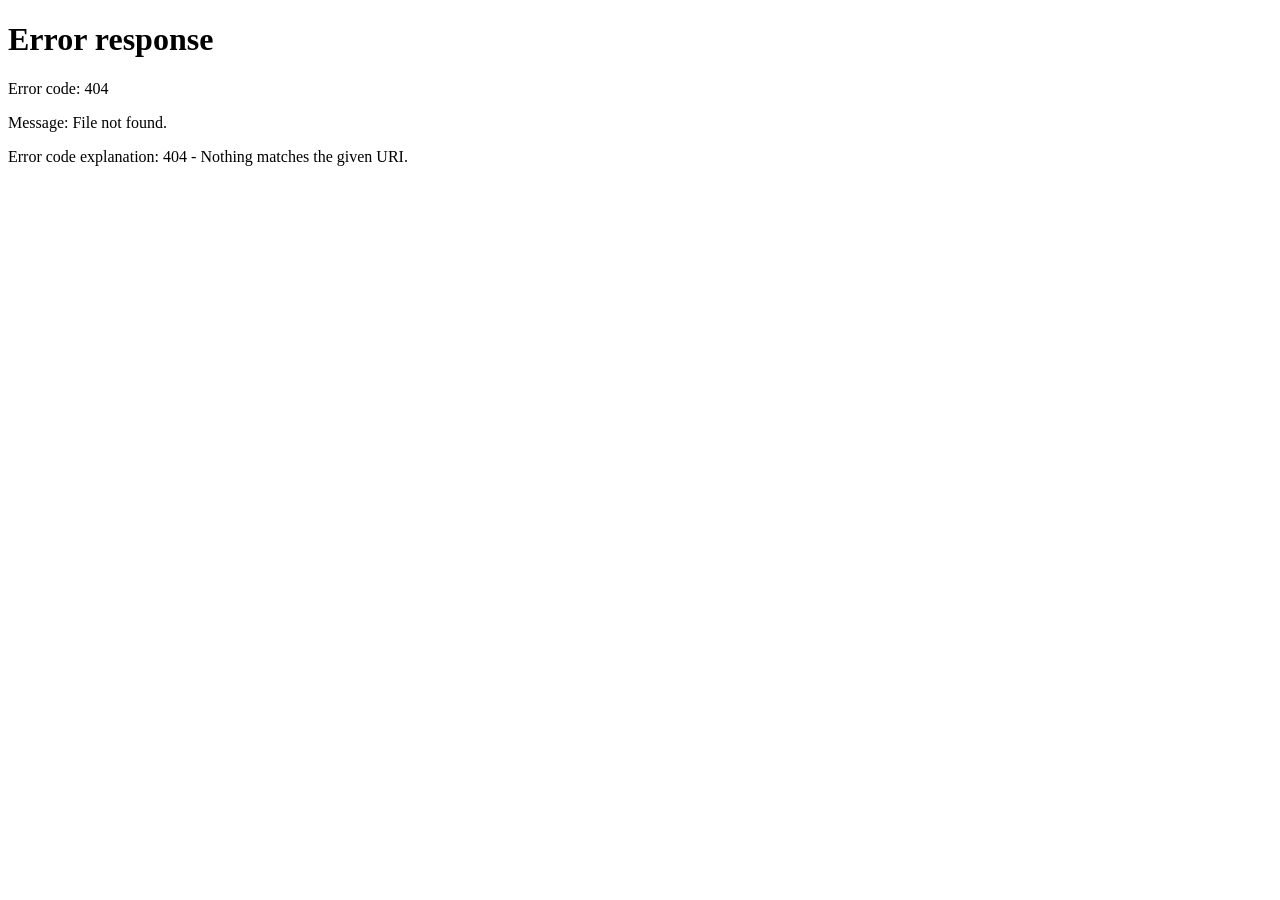
==== index.html @ bc697026 "1231" ====
﻿<!DOCTYPE html>
<html>
  <head>
    <title>index</title>
    <meta http-equiv="X-UA-Compatible" content="IE=edge"/>
    <meta http-equiv="content-type" content="text/html; charset=utf-8"/>
    <meta name="viewport" content="width=device-width,initial-scale=1.0, minimum-scale=1.0, maximum-scale=1.0, user-scalable=no"/>
    <link href="resources/css/axure_rp_page.css" type="text/css" rel="stylesheet"/>
    <link href="data/styles.css" type="text/css" rel="stylesheet"/>
    <link href="files/index/styles.css" type="text/css" rel="stylesheet"/>
    <script src="resources/scripts/jquery-3.2.1.min.js"></script>
    <script src="resources/scripts/axure/axQuery.js"></script>
    <script src="resources/scripts/axure/globals.js"></script>
    <script src="resources/scripts/axutils.js"></script>
    <script src="resources/scripts/axure/annotation.js"></script>
    <script src="resources/scripts/axure/axQuery.std.js"></script>
    <script src="resources/scripts/axure/doc.js"></script>
    <script src="resources/scripts/messagecenter.js"></script>
    <script src="resources/scripts/axure/events.js"></script>
    <script src="resources/scripts/axure/recording.js"></script>
    <script src="resources/scripts/axure/action.js"></script>
    <script src="resources/scripts/axure/expr.js"></script>
    <script src="resources/scripts/axure/geometry.js"></script>
    <script src="resources/scripts/axure/flyout.js"></script>
    <script src="resources/scripts/axure/model.js"></script>
    <script src="resources/scripts/axure/repeater.js"></script>
    <script src="resources/scripts/axure/sto.js"></script>
    <script src="resources/scripts/axure/utils.temp.js"></script>
    <script src="resources/scripts/axure/variables.js"></script>
    <script src="resources/scripts/axure/drag.js"></script>
    <script src="resources/scripts/axure/move.js"></script>
    <script src="resources/scripts/axure/visibility.js"></script>
    <script src="resources/scripts/axure/style.js"></script>
    <script src="resources/scripts/axure/adaptive.js"></script>
    <script src="resources/scripts/axure/tree.js"></script>
    <script src="resources/scripts/axure/init.temp.js"></script>
    <script src="resources/scripts/axure/legacy.js"></script>
    <script src="resources/scripts/axure/viewer.js"></script>
    <script src="resources/scripts/axure/math.js"></script>
    <script src="resources/scripts/axure/jquery.nicescroll.min.js"></script>
    <script src="data/document.js"></script>
    <script src="files/index/data.js"></script>
    <script type="text/javascript">
      $axure.utils.getTransparentGifPath = function() { return 'resources/images/transparent.gif'; };
      $axure.utils.getOtherPath = function() { return 'resources/Other.html'; };
      $axure.utils.getReloadPath = function() { return 'resources/reload.html'; };
    </script>
  </head>
  <body>
    <div id="base" class="">

      <!-- 背景面板 (动态面板) -->
      <div id="u0" class="ax_default" data-label="背景面板">
        <div id="u0_state0" class="panel_state" data-label="State1" style="">
          <div id="u0_state0_content" class="panel_state_content">

            <!-- Unnamed (图片 ) -->
            <div id="u1" class="ax_default _图片_">
              <img id="u1_img" class="img " src="images/index/u1.png"/>
              <div id="u1_text" class="text " style="display:none; visibility: hidden">
                <p></p>
              </div>
            </div>

            <!-- Unnamed (图片 ) -->
            <div id="u2" class="ax_default _图片_">
              <img id="u2_img" class="img " src="images/index/u2.png"/>
              <div id="u2_text" class="text " style="display:none; visibility: hidden">
                <p></p>
              </div>
            </div>

            <!-- Unnamed (图片 ) -->
            <div id="u3" class="ax_default _图片_">
              <img id="u3_img" class="img " src="images/index/u3.png"/>
              <div id="u3_text" class="text " style="display:none; visibility: hidden">
                <p></p>
              </div>
            </div>

            <!-- 智慧教育 (热区) -->
            <div id="u4" class="ax_default" data-label="智慧教育">
            </div>

            <!-- 缴付通 (热区) -->
            <div id="u5" class="ax_default" data-label="缴付通">
            </div>

            <!-- 校园智享 (热区) -->
            <div id="u6" class="ax_default" data-label="校园智享">
            </div>

            <!-- 高考专题 (热区) -->
            <div id="u7" class="ax_default" data-label="高考专题">
            </div>

            <!-- 近视防控 (热区) -->
            <div id="u8" class="ax_default" data-label="近视防控">
            </div>

            <!-- 课后服务 (热区) -->
            <div id="u9" class="ax_default" data-label="课后服务">
            </div>

            <!-- 桂康码 (热区) -->
            <div id="u10" class="ax_default" data-label="桂康码">
            </div>

            <!-- 桂众安 (热区) -->
            <div id="u11" class="ax_default" data-label="桂众安">
            </div>

            <!-- 桂原测 (热区) -->
            <div id="u12" class="ax_default" data-label="桂原测">
            </div>

            <!-- 疫情动态 (热区) -->
            <div id="u13" class="ax_default" data-label="疫情动态">
            </div>

            <!-- 桂核酸 (热区) -->
            <div id="u14" class="ax_default" data-label="桂核酸">
            </div>

            <!-- 考试服务 (热区) -->
            <div id="u15" class="ax_default" data-label="考试服务">
            </div>

            <!-- 惠民商城 (热区) -->
            <div id="u16" class="ax_default" data-label="惠民商城">
            </div>

            <!-- 广西人才网 (热区) -->
            <div id="u17" class="ax_default" data-label="广西人才网">
            </div>

            <!-- 桂原测 (热区) -->
            <div id="u18" class="ax_default" data-label="桂原测">
            </div>

            <!-- 食药商街 (热区) -->
            <div id="u19" class="ax_default" data-label="食药商街">
            </div>
          </div>
        </div>
      </div>

      <!-- banner (动态面板) -->
      <div id="u20" class="ax_default" data-label="banner">
        <div id="u20_state0" class="panel_state" data-label="State3" style="">
          <div id="u20_state0_content" class="panel_state_content">

            <!-- Unnamed (图片 ) -->
            <div id="u21" class="ax_default _图片_">
              <img id="u21_img" class="img " src="images/index/u21.png"/>
              <div id="u21_text" class="text " style="display:none; visibility: hidden">
                <p></p>
              </div>
            </div>

            <!-- 罗城文化馆 (热区) -->
            <div id="u22" class="ax_default" data-label="罗城文化馆">
            </div>

            <!-- 罗城图书馆 (热区) -->
            <div id="u23" class="ax_default" data-label="罗城图书馆">
            </div>

            <!-- 梧州市图书馆 (热区) -->
            <div id="u24" class="ax_default" data-label="梧州市图书馆">
            </div>
          </div>
        </div>
        <div id="u20_state1" class="panel_state" data-label="State1" style="visibility: hidden;">
          <div id="u20_state1_content" class="panel_state_content">

            <!-- Unnamed (组合) -->
            <div id="u25" class="ax_default" data-left="0" data-top="0" data-width="500" data-height="362">

              <!-- Unnamed (矩形) -->
              <div id="u26" class="ax_default box_1">
                <div id="u26_div" class=""></div>
                <div id="u26_text" class="text " style="display:none; visibility: hidden">
                  <p></p>
                </div>
              </div>

              <!-- Unnamed (图片 ) -->
              <div id="u27" class="ax_default _图片_">
                <img id="u27_img" class="img " src="images/index/u27.png"/>
                <div id="u27_text" class="text " style="display:none; visibility: hidden">
                  <p></p>
                </div>
              </div>

              <!-- 柳州教育学区查询 (热区) -->
              <div id="u28" class="ax_default" data-label="柳州教育学区查询">
              </div>

              <!-- 防城港市图书馆 (热区) -->
              <div id="u29" class="ax_default" data-label="防城港市图书馆">
              </div>
            </div>
          </div>
        </div>
      </div>
    </div>
    <script src="resources/scripts/axure/ios.js"></script>
  </body>
</html>
---- resources/css/axure_rp_page.css ----
﻿/* so the window resize fires within a frame in IE7 */
html, body {
    height: 100%;
}

.mobileFrameCursor div * {
    cursor: inherit !important;
}

a {
    color: inherit;
}

p {
    margin: 0px;
    text-rendering: optimizeLegibility;
    font-feature-settings: "kern" 1;
    -webkit-font-feature-settings: "kern";
    -moz-font-feature-settings: "kern";
    -moz-font-feature-settings: "kern=1";
    font-kerning: normal;
}

ul {
    margin:0px;
}

iframe {
    background: #FFFFFF;
}

/* to match IE with C, FF */
input {
    padding: 1px 0px 1px 0px;
    box-sizing: border-box;
    -moz-box-sizing: border-box;
}

input[type=text]::-ms-clear {
    width: 0;
    height: 0;
    display: none;
}

textarea {
    margin: 0px;
    box-sizing: border-box;
    -moz-box-sizing: border-box;
}

.focused:focus, .selectedFocused:focus {
    outline: none;
}

div.intcases {
    font-family: arial; 
    font-size: 12px;
    text-align:left; 
    border:1px solid #AAA; 
    background:#FFF none repeat scroll 0% 0%; 
    z-index:9999; 
    visibility:hidden; 
    position:absolute;
    padding: 0px;
    border-radius: 3px;
    white-space: nowrap;
}

div.intcaselink {
    cursor: pointer;
    padding: 3px 8px 3px 8px;
    margin: 5px;
    background:#EEE none repeat scroll 0% 0%; 
    border:1px solid #AAA;
    border-radius: 3px;
}

div.refpageimage {
    position: absolute;
    left: 0px;
    top: 0px;
    font-size: 0px;
    width: 16px;
    height: 16px;
    cursor: pointer;
    background-image: url(images/newwindow.gif);
    background-repeat: no-repeat;
}

div.annnoteimage {
    position: absolute;
    left: 0px;
    top: 0px;
    font-size: 0px;
    /*width: 16px;
    height: 12px;*/
    cursor: help;
    /*background-image: url(images/note.gif);*/
    /*background-repeat: no-repeat;*/
    width: 13px;
    height: 12px;
    padding-top: 1px;
    text-align: center;
    background-color: #138CDD;
    -moz-box-shadow: 1px 1px 3px #aaa;
    -webkit-box-shadow: 1px 1px 3px #aaa;
    box-shadow: 1px 1px 3px #aaa;
}

div.annnoteline {
    display: inline-block;
    width: 9px;
    height: 1px;
    border-bottom: 1px solid white;
    margin-top: 1px;
}

div.annnotelabel {
    /*position: absolute;
    left: 0px;
    top: 0px;*/
    font-family: Helvetica,Arial;
    white-space: nowrap;
    
    padding-top: 1px;
    background-color: #fff849;
    font-size: 10px;
    font-weight: bold;
    line-height: 14px;
    margin-right: 3px;
    padding: 0px 4px;
    color: #000;

    -moz-box-shadow: 1px 1px 3px #aaa;
    -webkit-box-shadow: 1px 1px 3px #aaa;
    box-shadow: 1px 1px 3px #aaa;
}

div.annnote {
    display: flex;
    position: absolute;
    cursor: help;
    line-height: 14px;
}

.annotation {
    font-size: 12px;
    padding-left: 2px;
    margin-bottom: 5px;
}

.annotationName {
    /*font-size: 13px;
    font-weight: bold;
    margin-bottom: 3px;
    white-space: nowrap;*/

    font-family: 'Trebuchet MS';
    font-size: 14px;
    font-weight: bold;
    margin-bottom: 5px;
    white-space: nowrap;
}

.annotationValue {
    font-family: Arial, Helvetica, Sans-Serif;
    font-size: 12px;
    color: #4a4a4a;
    line-height: 21px;
    margin-bottom: 20px;
}

.noteLink {
    text-decoration: inherit;
    color: inherit;
}

.noteLink:hover {
    background-color: white;
}

/* this is a fix for the issue where dialogs jump around and takes the text-align from the body */
.dialogFix {
    position:absolute;
    text-align:left;
    border: 1px solid #8f949a;
}


@keyframes pulsate {
  from {
    box-shadow: 0 0 10px #15d6ba;
  }
  to {
    box-shadow: 0 0 20px #15d6ba;
  }
}

@-webkit-keyframes pulsate {
  from {
    -webkit-box-shadow: 0 0 10px #15d6ba;
    box-shadow: 0 0 10px #15d6ba;
  }
  to {
    -webkit-box-shadow: 0 0 20px #15d6ba;
    box-shadow: 0 0 20px #15d6ba;
  }
}
 
@-moz-keyframes pulsate {
  from {
    -moz-box-shadow: 0 0 10px #15d6ba;
    box-shadow: 0 0 10px #15d6ba;
  }
  to {
    -moz-box-shadow: 0 0 20px #15d6ba;
    box-shadow: 0 0 20px #15d6ba;
  }
}

.legacyPulsateBorder {
    /*border: 5px solid #15d6ba;
    margin: -5px;*/
    -moz-box-shadow: 0 0 10px 3px #15d6ba;
    box-shadow: 0 0 10px 3px #15d6ba;
}

.pulsateBorder {
  animation-name: pulsate;
  animation-timing-function: ease-in-out;
  animation-duration: 0.9s;
  animation-iteration-count: infinite;
  animation-direction: alternate;
  
  -webkit-animation-name: pulsate;
  -webkit-animation-timing-function: ease-in-out;
  -webkit-animation-duration: 0.9s;
  -webkit-animation-iteration-count: infinite;
  -webkit-animation-direction: alternate;

  -moz-animation-name: pulsate;
  -moz-animation-timing-function: ease-in-out;
  -moz-animation-duration: 0.9s;
  -moz-animation-iteration-count: infinite;
  -moz-animation-direction: alternate;
}

.ax_default_hidden, .ax_default_unplaced{
    display: none;
    visibility: hidden;
}

.widgetNoteSelected {
    -moz-box-shadow: 0 0 10px 3px #138CDD;
    box-shadow: 0 0 10px 3px #138CDD;
    /*-moz-box-shadow: 0 0 20px #3915d6;
    box-shadow: 0 0 20px #3915d6;*/
    /*border: 3px solid #3915d6;*/
    /*margin: -3px;*/
}


.singleImg {
    display: none;
    visibility: hidden;
}

#ios-safari {
    overflow: auto;
    -webkit-overflow-scrolling: touch;
}

#ios-safari-html {
    display: block;
    overflow: auto;
    -webkit-overflow-scrolling: touch;
    position: absolute;
    top: 0;
    left: 0;
    right: 0;
    bottom: 0;
}

#ios-safari-fixed {
    position: absolute;
    pointer-events: none;
    width: initial;
}

#ios-safari-fixed div {
    pointer-events: auto;
}
---- data/styles.css ----
﻿.ax_default {
  font-family:'ArialMT', 'Arial', sans-serif;
  font-weight:400;
  font-style:normal;
  font-size:13px;
  letter-spacing:normal;
  color:#333333;
  vertical-align:none;
  text-align:center;
  line-height:normal;
  text-transform:none;
}
.box_1 {
}
.box_3 {
}
._图片_ {
}
.primary_button {
  color:#FFFFFF;
}
._一级标题 {
  font-family:'ArialMT', 'Arial', sans-serif;
  font-weight:bold;
  font-style:normal;
  font-size:32px;
  text-align:left;
}
._二级标题 {
  font-family:'ArialMT', 'Arial', sans-serif;
  font-weight:bold;
  font-style:normal;
  font-size:24px;
  text-align:left;
}
._三级标题 {
  font-family:'ArialMT', 'Arial', sans-serif;
  font-weight:bold;
  font-style:normal;
  font-size:18px;
  text-align:left;
}
._四级标题 {
  font-family:'ArialMT', 'Arial', sans-serif;
  font-weight:bold;
  font-style:normal;
  font-size:14px;
  text-align:left;
}
._五级标题 {
  font-family:'ArialMT', 'Arial', sans-serif;
  font-weight:bold;
  font-style:normal;
  text-align:left;
}
._六级标题 {
  font-family:'ArialMT', 'Arial', sans-serif;
  font-weight:bold;
  font-style:normal;
  font-size:10px;
  text-align:left;
}
._文本段落 {
  text-align:left;
}
._表单提示 {
  color:#999999;
}
._表单禁用 {
}
textarea, select, input, button { outline: none; }
---- files/index/styles.css ----
﻿body {
  margin:0px;
  background-image:none;
  position:relative;
  left:0px;
  width:500px;
  margin-left:auto;
  margin-right:auto;
  text-align:left;
}
.form_sketch {
  border-color:transparent;
  background-color:transparent;
}
#base {
  position:absolute;
  z-index:0;
}
#u0 {
  border-width:0px;
  position:absolute;
  left:0px;
  top:0px;
  width:500px;
  height:2443px;
}
#u0_state0 {
  border-width:0px;
  position:absolute;
  left:0px;
  top:0px;
  width:500px;
  height:2443px;
  -ms-overflow-x:hidden;
  overflow-x:hidden;
  -ms-overflow-y:hidden;
  overflow-y:hidden;
  background-image:none;
  border:none;
  border-radius:0px;
  -moz-box-shadow:none;
  -webkit-box-shadow:none;
  box-shadow:none;
}
#u0_state0_content {
  border-width:0px;
  position:absolute;
  left:0px;
  top:0px;
  width:1px;
  height:1px;
}
#u1_img {
  border-width:0px;
  position:absolute;
  left:0px;
  top:0px;
  width:500px;
  height:817px;
}
#u1 {
  border-width:0px;
  position:absolute;
  left:0px;
  top:0px;
  width:500px;
  height:817px;
  display:flex;
}
#u1 .text {
  position:absolute;
  align-self:center;
  padding:2px 2px 2px 2px;
  box-sizing:border-box;
  width:100%;
}
#u1_text {
  border-width:0px;
  word-wrap:break-word;
  text-transform:none;
  visibility:hidden;
}
#u2_img {
  border-width:0px;
  position:absolute;
  left:0px;
  top:0px;
  width:500px;
  height:560px;
}
#u2 {
  border-width:0px;
  position:absolute;
  left:0px;
  top:817px;
  width:500px;
  height:560px;
  display:flex;
}
#u2 .text {
  position:absolute;
  align-self:center;
  padding:2px 2px 2px 2px;
  box-sizing:border-box;
  width:100%;
}
#u2_text {
  border-width:0px;
  word-wrap:break-word;
  text-transform:none;
  visibility:hidden;
}
#u3_img {
  border-width:0px;
  position:absolute;
  left:0px;
  top:0px;
  width:500px;
  height:713px;
}
#u3 {
  border-width:0px;
  position:absolute;
  left:0px;
  top:1730px;
  width:500px;
  height:713px;
  display:flex;
}
#u3 .text {
  position:absolute;
  align-self:center;
  padding:2px 2px 2px 2px;
  box-sizing:border-box;
  width:100%;
}
#u3_text {
  border-width:0px;
  word-wrap:break-word;
  text-transform:none;
  visibility:hidden;
}
#u4 {
  border-width:0px;
  position:absolute;
  left:19px;
  top:394px;
  width:144px;
  height:70px;
  overflow:hidden;
  background-image:url('../../resources/images/transparent.gif');
}
#u5 {
  border-width:0px;
  position:absolute;
  left:183px;
  top:393px;
  width:144px;
  height:70px;
  overflow:hidden;
  background-image:url('../../resources/images/transparent.gif');
}
#u6 {
  border-width:0px;
  position:absolute;
  left:337px;
  top:393px;
  width:144px;
  height:70px;
  overflow:hidden;
  background-image:url('../../resources/images/transparent.gif');
}
#u7 {
  border-width:0px;
  position:absolute;
  left:14px;
  top:474px;
  width:144px;
  height:70px;
  overflow:hidden;
  background-image:url('../../resources/images/transparent.gif');
}
#u8 {
  border-width:0px;
  position:absolute;
  left:176px;
  top:472px;
  width:144px;
  height:70px;
  overflow:hidden;
  background-image:url('../../resources/images/transparent.gif');
}
#u9 {
  border-width:0px;
  position:absolute;
  left:337px;
  top:472px;
  width:144px;
  height:70px;
  overflow:hidden;
  background-image:url('../../resources/images/transparent.gif');
}
#u10 {
  border-width:0px;
  position:absolute;
  left:20px;
  top:696px;
  width:88px;
  height:104px;
  overflow:hidden;
  background-image:url('../../resources/images/transparent.gif');
}
#u11 {
  border-width:0px;
  position:absolute;
  left:114px;
  top:696px;
  width:88px;
  height:104px;
  overflow:hidden;
  background-image:url('../../resources/images/transparent.gif');
}
#u12 {
  border-width:0px;
  position:absolute;
  left:207px;
  top:696px;
  width:88px;
  height:104px;
  overflow:hidden;
  background-image:url('../../resources/images/transparent.gif');
}
#u13 {
  border-width:0px;
  position:absolute;
  left:301px;
  top:696px;
  width:88px;
  height:104px;
  overflow:hidden;
  background-image:url('../../resources/images/transparent.gif');
}
#u14 {
  border-width:0px;
  position:absolute;
  left:394px;
  top:696px;
  width:88px;
  height:104px;
  overflow:hidden;
  background-image:url('../../resources/images/transparent.gif');
}
#u15 {
  border-width:0px;
  position:absolute;
  left:0px;
  top:832px;
  width:500px;
  height:497px;
  overflow:hidden;
  background-image:url('../../resources/images/transparent.gif');
}
#u16 {
  border-width:0px;
  position:absolute;
  left:14px;
  top:1782px;
  width:467px;
  height:158px;
  overflow:hidden;
  background-image:url('../../resources/images/transparent.gif');
}
#u17 {
  border-width:0px;
  position:absolute;
  left:14px;
  top:1940px;
  width:233px;
  height:325px;
  overflow:hidden;
  background-image:url('../../resources/images/transparent.gif');
}
#u18 {
  border-width:0px;
  position:absolute;
  left:255px;
  top:1940px;
  width:226px;
  height:325px;
  overflow:hidden;
  background-image:url('../../resources/images/transparent.gif');
}
#u19 {
  border-width:0px;
  position:absolute;
  left:14px;
  top:2265px;
  width:467px;
  height:168px;
  overflow:hidden;
  background-image:url('../../resources/images/transparent.gif');
}
#u20 {
  border-width:0px;
  position:absolute;
  left:0px;
  top:1370px;
  width:500px;
  height:362px;
  touch-action:pan-y;
}
#u20_state0 {
  border-width:0px;
  position:absolute;
  left:0px;
  top:0px;
  width:500px;
  height:362px;
  overflow:auto;
  -webkit-overflow-scrolling:touch;
  -ms-overflow-y:hidden;
  overflow-y:hidden;
  background-image:none;
  border:none;
  border-radius:0px;
  -moz-box-shadow:none;
  -webkit-box-shadow:none;
  box-shadow:none;
}
#u20_state0_content {
  border-width:0px;
  position:absolute;
  left:0px;
  top:0px;
  width:1px;
  height:1px;
}
#u21_img {
  border-width:0px;
  position:absolute;
  left:0px;
  top:0px;
  width:500px;
  height:362px;
}
#u21 {
  border-width:0px;
  position:absolute;
  left:0px;
  top:0px;
  width:500px;
  height:362px;
  display:flex;
}
#u21 .text {
  position:absolute;
  align-self:center;
  padding:2px 2px 2px 2px;
  box-sizing:border-box;
  width:100%;
}
#u21_text {
  border-width:0px;
  word-wrap:break-word;
  text-transform:none;
  visibility:hidden;
}
#u22 {
  border-width:0px;
  position:absolute;
  left:28px;
  top:9px;
  width:444px;
  height:102px;
  overflow:hidden;
  background-image:url('../../resources/images/transparent.gif');
}
#u23 {
  border-width:0px;
  position:absolute;
  left:20px;
  top:135px;
  width:444px;
  height:102px;
  overflow:hidden;
  background-image:url('../../resources/images/transparent.gif');
}
#u24 {
  border-width:0px;
  position:absolute;
  left:20px;
  top:249px;
  width:444px;
  height:102px;
  overflow:hidden;
  background-image:url('../../resources/images/transparent.gif');
}
#u20_state1 {
  border-width:0px;
  position:absolute;
  left:0px;
  top:0px;
  width:500px;
  height:362px;
  overflow:auto;
  -webkit-overflow-scrolling:touch;
  -ms-overflow-y:hidden;
  overflow-y:hidden;
  background-image:none;
  border:none;
  border-radius:0px;
  -moz-box-shadow:none;
  -webkit-box-shadow:none;
  box-shadow:none;
  visibility:hidden;
}
#u20_state1_content {
  border-width:0px;
  position:absolute;
  left:0px;
  top:0px;
  width:1px;
  height:1px;
}
#u25 {
  border-width:0px;
  position:absolute;
  left:0px;
  top:0px;
  width:0px;
  height:0px;
}
#u26_div {
  border-width:0px;
  position:absolute;
  left:0px;
  top:0px;
  width:500px;
  height:362px;
  background:inherit;
  background-color:rgba(244, 245, 249, 1);
  border:none;
  border-radius:0px;
  -moz-box-shadow:none;
  -webkit-box-shadow:none;
  box-shadow:none;
}
#u26 {
  border-width:0px;
  position:absolute;
  left:0px;
  top:0px;
  width:500px;
  height:362px;
  display:flex;
}
#u26 .text {
  position:absolute;
  align-self:center;
  padding:2px 2px 2px 2px;
  box-sizing:border-box;
  width:100%;
}
#u26_text {
  border-width:0px;
  word-wrap:break-word;
  text-transform:none;
  visibility:hidden;
}
#u27_img {
  border-width:0px;
  position:absolute;
  left:0px;
  top:0px;
  width:500px;
  height:247px;
}
#u27 {
  border-width:0px;
  position:absolute;
  left:0px;
  top:0px;
  width:500px;
  height:247px;
  display:flex;
}
#u27 .text {
  position:absolute;
  align-self:center;
  padding:2px 2px 2px 2px;
  box-sizing:border-box;
  width:100%;
}
#u27_text {
  border-width:0px;
  word-wrap:break-word;
  text-transform:none;
  visibility:hidden;
}
#u28 {
  border-width:0px;
  position:absolute;
  left:21px;
  top:11px;
  width:458px;
  height:100px;
  overflow:hidden;
  background-image:url('../../resources/images/transparent.gif');
}
#u29 {
  border-width:0px;
  position:absolute;
  left:21px;
  top:131px;
  width:458px;
  height:100px;
  overflow:hidden;
  background-image:url('../../resources/images/transparent.gif');
}
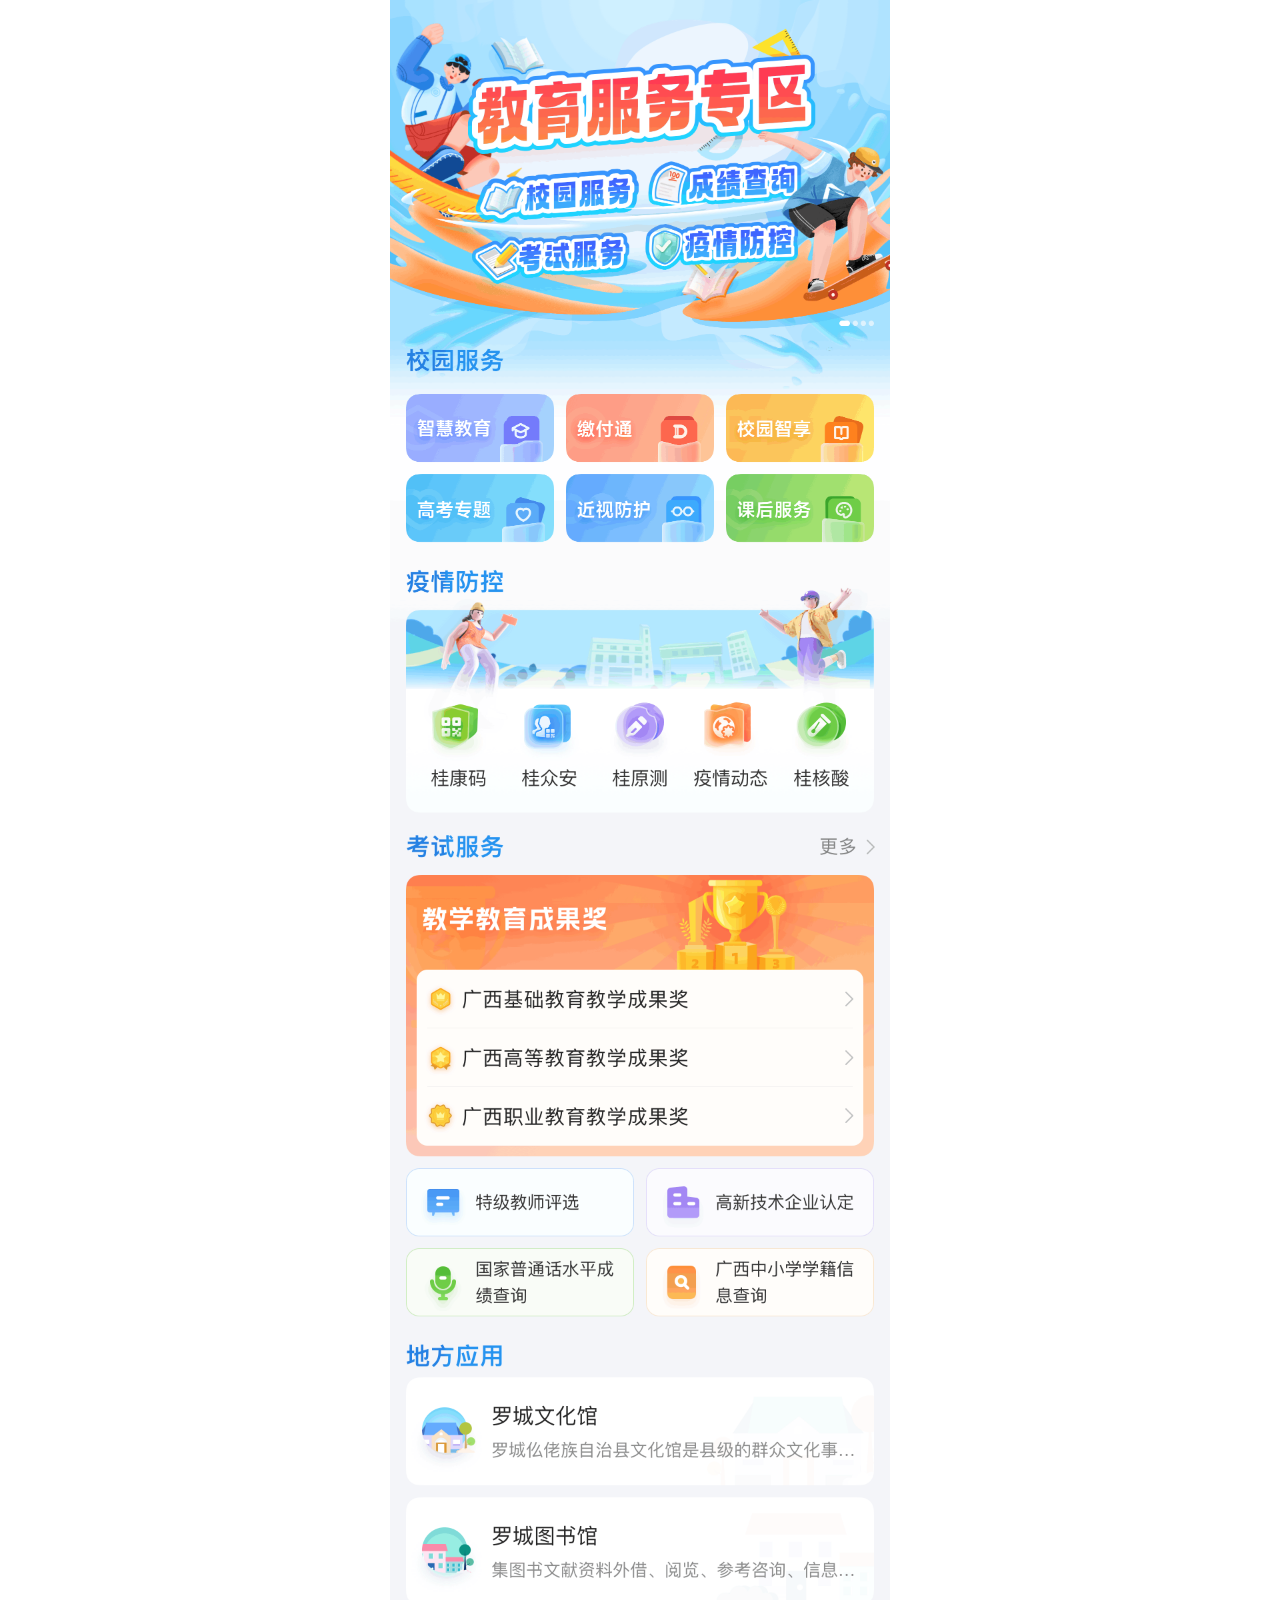
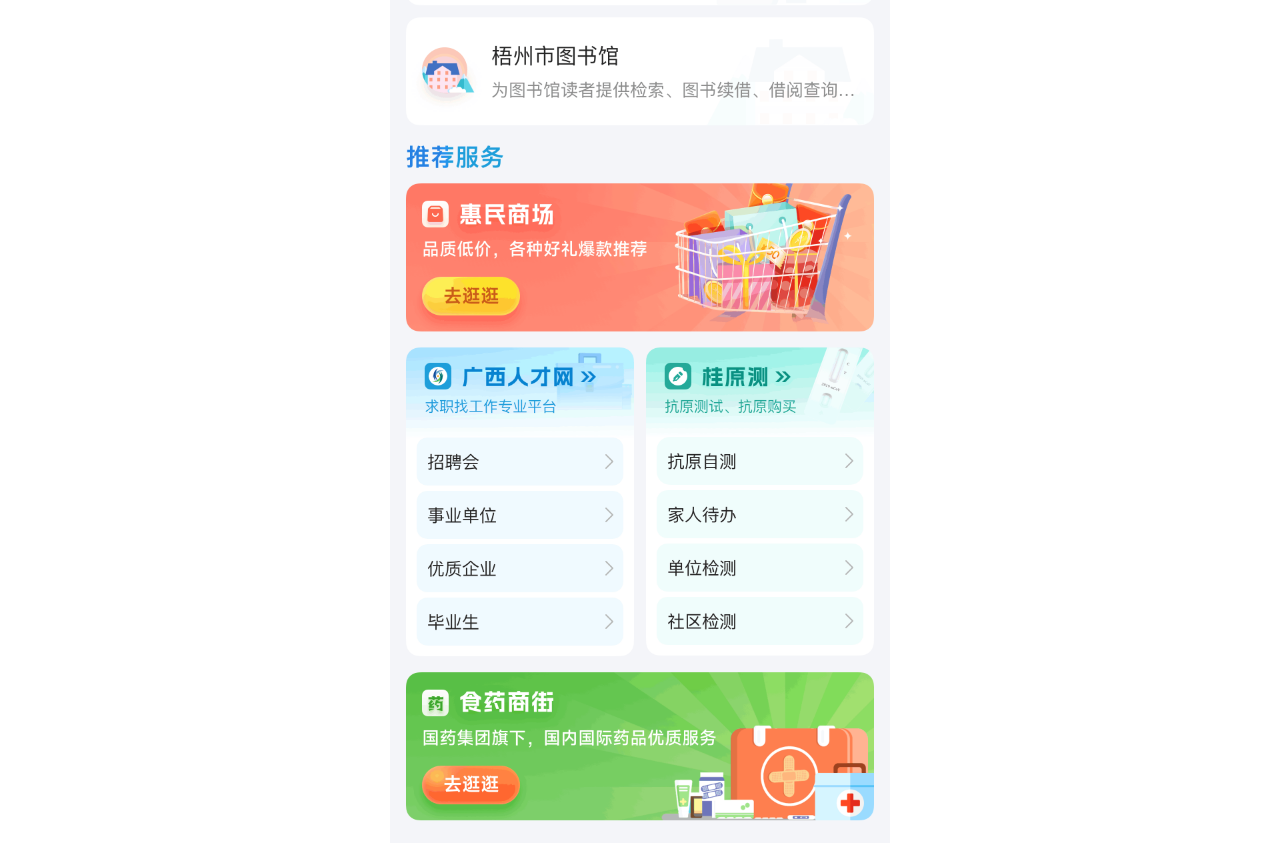
==== commit 8be4dc53: "11" ====
--- a/index.html
+++ b/index.html
@@ -4,7 +4,6 @@
     <title>index</title>
     <meta http-equiv="X-UA-Compatible" content="IE=edge"/>
     <meta http-equiv="content-type" content="text/html; charset=utf-8"/>
-    <meta name="viewport" content="width=device-width,initial-scale=1.0, minimum-scale=1.0, maximum-scale=1.0, user-scalable=no"/>
     <link href="resources/css/axure_rp_page.css" type="text/css" rel="stylesheet"/>
     <link href="data/styles.css" type="text/css" rel="stylesheet"/>
     <link href="files/index/styles.css" type="text/css" rel="stylesheet"/>
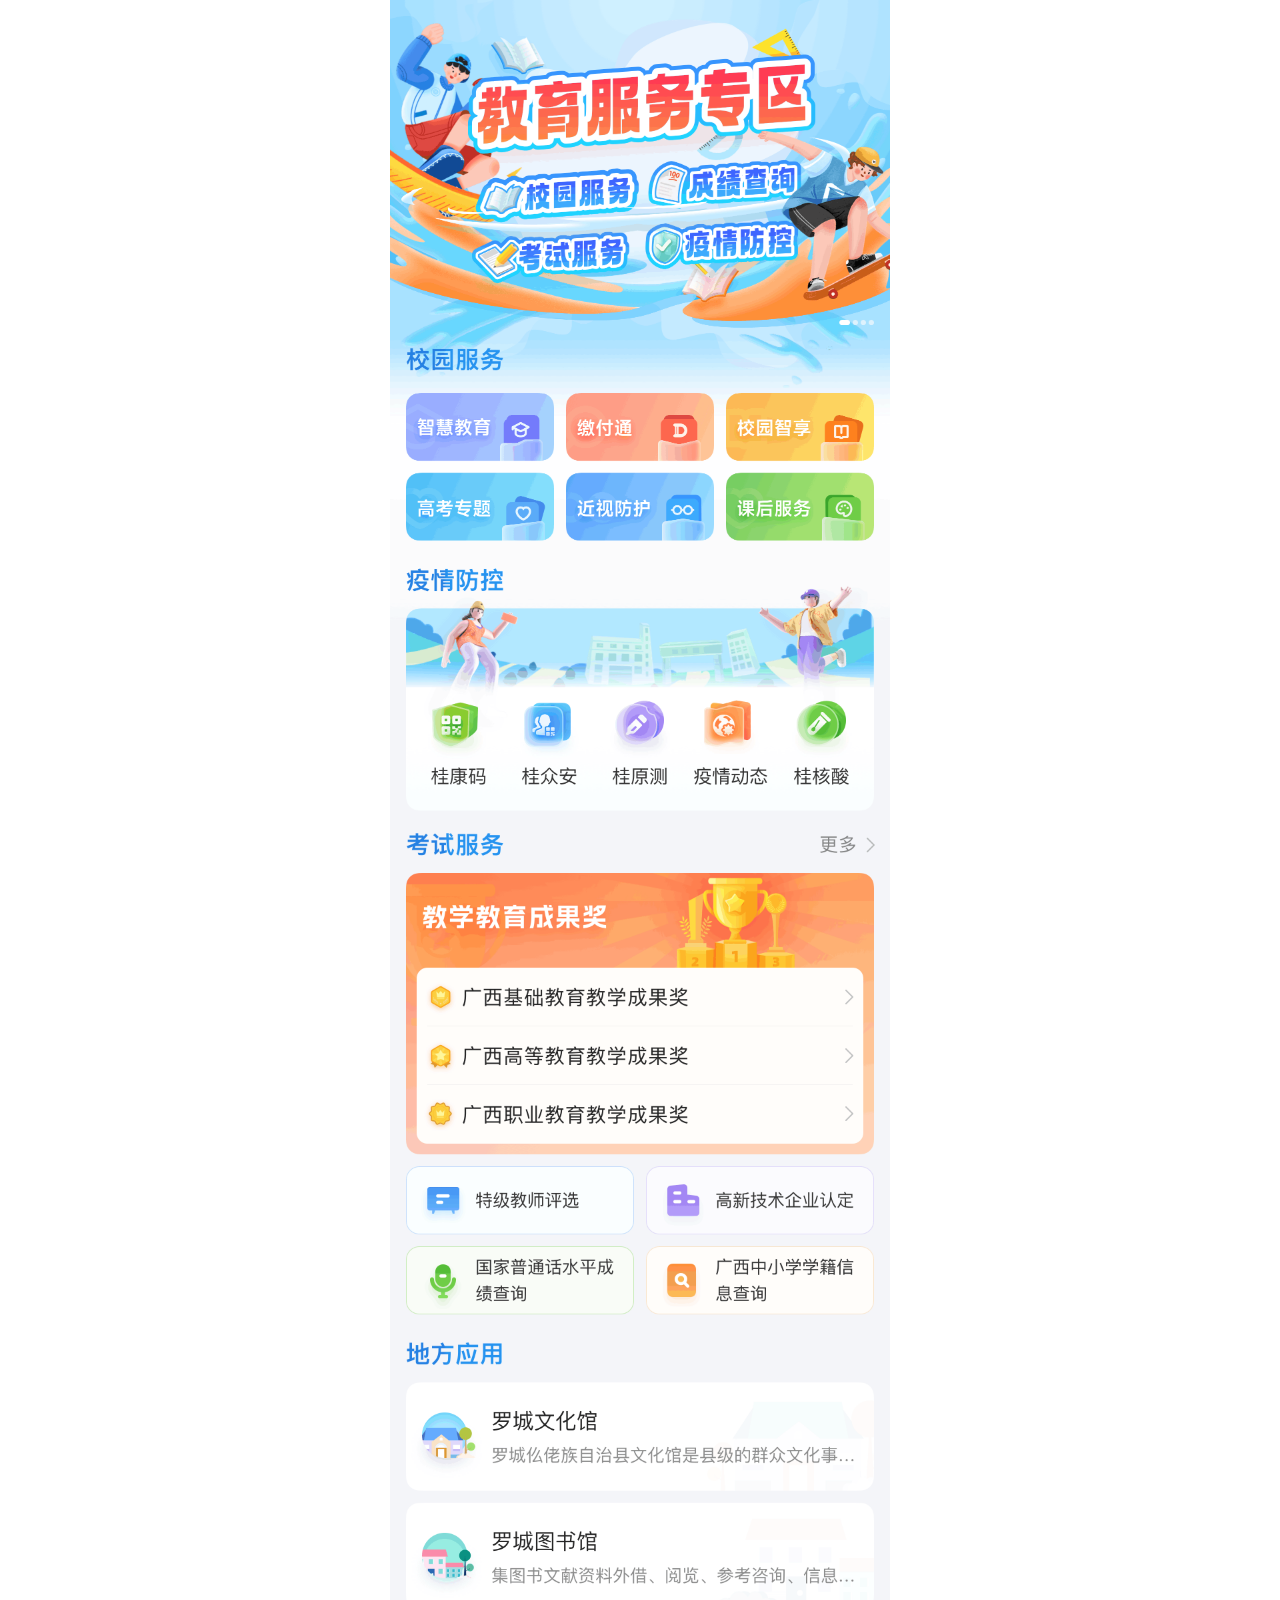
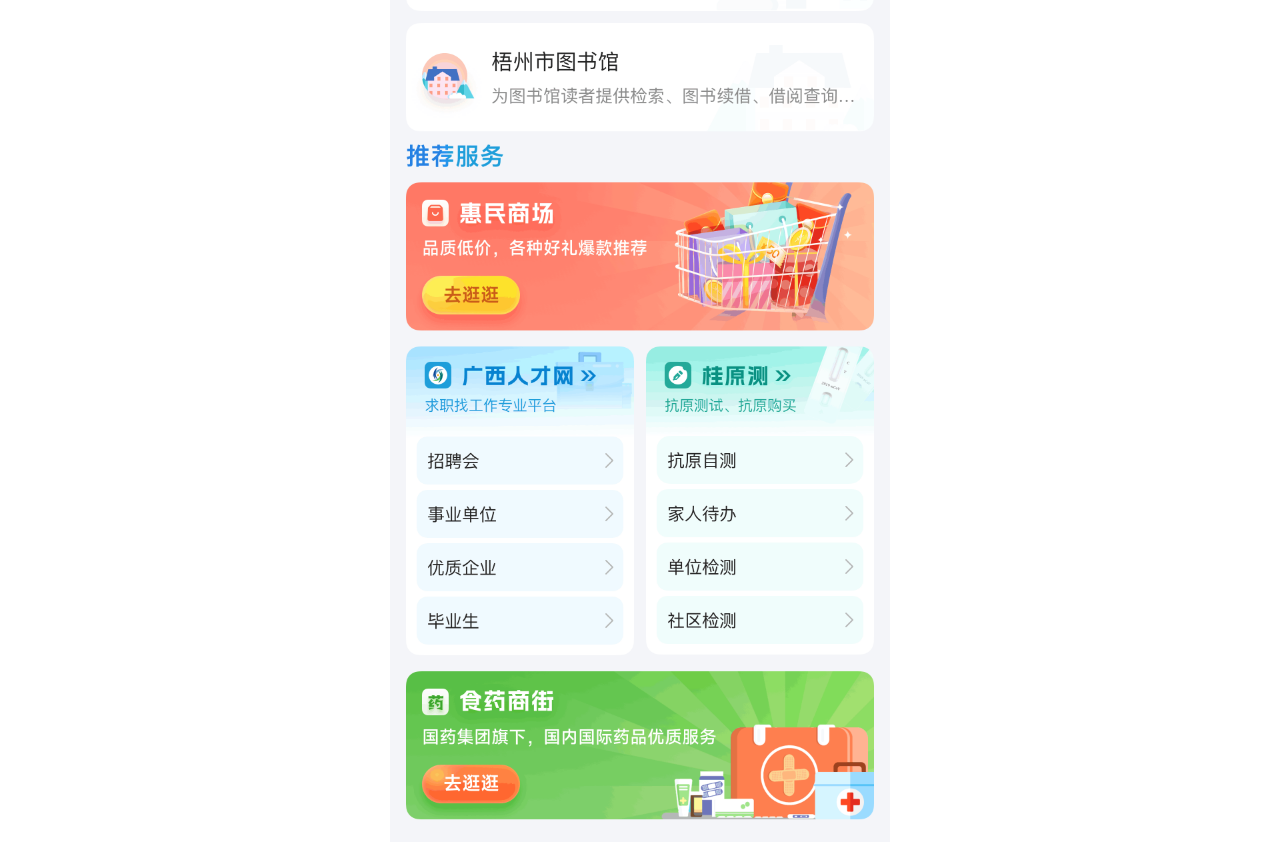
==== commit 07e3d7fd: "11" ====
--- a/index.html
+++ b/index.html
@@ -48,156 +48,312 @@
   <body>
     <div id="base" class="">
 
-      <!-- 背景面板 (动态面板) -->
-      <div id="u0" class="ax_default" data-label="背景面板">
-        <div id="u0_state0" class="panel_state" data-label="State1" style="">
-          <div id="u0_state0_content" class="panel_state_content">
-
-            <!-- Unnamed (图片 ) -->
-            <div id="u1" class="ax_default _图片_">
-              <img id="u1_img" class="img " src="images/index/u1.png"/>
-              <div id="u1_text" class="text " style="display:none; visibility: hidden">
-                <p></p>
+      <!-- Unnamed (组合) -->
+      <div id="u0" class="ax_default" data-left="0" data-top="0" data-width="500" data-height="2442">
+
+        <!-- Unnamed (图片 ) -->
+        <div id="u1" class="ax_default _图片_">
+          <img id="u1_img" class="img " src="images/index/u1.png"/>
+          <div id="u1_text" class="text " style="display:none; visibility: hidden">
+            <p></p>
+          </div>
+        </div>
+
+        <!-- Unnamed (图片 ) -->
+        <div id="u2" class="ax_default _图片_">
+          <img id="u2_img" class="img " src="images/index/u2.png"/>
+          <div id="u2_text" class="text " style="display:none; visibility: hidden">
+            <p></p>
+          </div>
+        </div>
+
+        <!-- Unnamed (图片 ) -->
+        <div id="u3" class="ax_default _图片_">
+          <img id="u3_img" class="img " src="images/index/u3.png"/>
+          <div id="u3_text" class="text " style="display:none; visibility: hidden">
+            <p></p>
+          </div>
+        </div>
+
+        <!-- 智慧教育 (热区) -->
+        <div id="u4" class="ax_default" data-label="智慧教育">
+        </div>
+
+        <!-- 缴付通 (热区) -->
+        <div id="u5" class="ax_default" data-label="缴付通">
+        </div>
+
+        <!-- 校园智享 (热区) -->
+        <div id="u6" class="ax_default" data-label="校园智享">
+        </div>
+
+        <!-- 高考专题 (热区) -->
+        <div id="u7" class="ax_default" data-label="高考专题">
+        </div>
+
+        <!-- 近视防控 (热区) -->
+        <div id="u8" class="ax_default" data-label="近视防控">
+        </div>
+
+        <!-- 课后服务 (热区) -->
+        <div id="u9" class="ax_default" data-label="课后服务">
+        </div>
+
+        <!-- 桂康码 (热区) -->
+        <div id="u10" class="ax_default" data-label="桂康码">
+        </div>
+
+        <!-- 桂众安 (热区) -->
+        <div id="u11" class="ax_default" data-label="桂众安">
+        </div>
+
+        <!-- 桂原测 (热区) -->
+        <div id="u12" class="ax_default" data-label="桂原测">
+        </div>
+
+        <!-- 疫情动态 (热区) -->
+        <div id="u13" class="ax_default" data-label="疫情动态">
+        </div>
+
+        <!-- 桂核酸 (热区) -->
+        <div id="u14" class="ax_default" data-label="桂核酸">
+        </div>
+
+        <!-- 考试服务 (热区) -->
+        <div id="u15" class="ax_default" data-label="考试服务">
+        </div>
+
+        <!-- 惠民商城 (热区) -->
+        <div id="u16" class="ax_default" data-label="惠民商城">
+        </div>
+
+        <!-- 广西人才网 (热区) -->
+        <div id="u17" class="ax_default" data-label="广西人才网">
+        </div>
+
+        <!-- 桂原测 (热区) -->
+        <div id="u18" class="ax_default" data-label="桂原测">
+        </div>
+
+        <!-- 食药商街 (热区) -->
+        <div id="u19" class="ax_default" data-label="食药商街">
+        </div>
+
+        <!-- banner (动态面板) -->
+        <div id="u20" class="ax_default" data-label="banner">
+          <div id="u20_state0" class="panel_state" data-label="State1" style="">
+            <div id="u20_state0_content" class="panel_state_content">
+
+              <!-- Unnamed (组合) -->
+              <div id="u21" class="ax_default" data-left="0" data-top="0" data-width="500" data-height="363">
+
+                <!-- Unnamed (图片 ) -->
+                <div id="u22" class="ax_default _图片_">
+                  <img id="u22_img" class="img " src="images/index/u22.png"/>
+                  <div id="u22_text" class="text " style="display:none; visibility: hidden">
+                    <p></p>
+                  </div>
+                </div>
+
+                <!-- 罗城文化馆 (热区) -->
+                <div id="u23" class="ax_default" data-label="罗城文化馆">
+                </div>
+
+                <!-- 罗城图书馆 (热区) -->
+                <div id="u24" class="ax_default" data-label="罗城图书馆">
+                </div>
+
+                <!-- 梧州市图书馆 (热区) -->
+                <div id="u25" class="ax_default" data-label="梧州市图书馆">
+                </div>
               </div>
             </div>
-
-            <!-- Unnamed (图片 ) -->
-            <div id="u2" class="ax_default _图片_">
-              <img id="u2_img" class="img " src="images/index/u2.png"/>
-              <div id="u2_text" class="text " style="display:none; visibility: hidden">
-                <p></p>
+          </div>
+          <div id="u20_state1" class="panel_state" data-label="State2" style="visibility: hidden;">
+            <div id="u20_state1_content" class="panel_state_content">
+
+              <!-- Unnamed (组合) -->
+              <div id="u26" class="ax_default" data-left="0" data-top="0" data-width="500" data-height="363">
+
+                <!-- Unnamed (矩形) -->
+                <div id="u27" class="ax_default box_1">
+                  <div id="u27_div" class=""></div>
+                  <div id="u27_text" class="text " style="display:none; visibility: hidden">
+                    <p></p>
+                  </div>
+                </div>
+
+                <!-- Unnamed (图片 ) -->
+                <div id="u28" class="ax_default _图片_">
+                  <img id="u28_img" class="img " src="images/index/u28.png"/>
+                  <div id="u28_text" class="text " style="display:none; visibility: hidden">
+                    <p></p>
+                  </div>
+                </div>
+
+                <!-- 柳州教育学区查询 (热区) -->
+                <div id="u29" class="ax_default" data-label="柳州教育学区查询">
+                </div>
+
+                <!-- 防城港市图书馆 (热区) -->
+                <div id="u30" class="ax_default" data-label="防城港市图书馆">
+                </div>
               </div>
             </div>
-
-            <!-- Unnamed (图片 ) -->
-            <div id="u3" class="ax_default _图片_">
-              <img id="u3_img" class="img " src="images/index/u3.png"/>
-              <div id="u3_text" class="text " style="display:none; visibility: hidden">
-                <p></p>
+          </div>
+        </div>
+      </div>
+
+      <!-- Unnamed (组合) -->
+      <div id="u31" class="ax_default ax_default_unplaced" style="display:none; visibility: hidden" data-left="0" data-top="0" data-width="0" data-height="0">
+
+        <!-- Unnamed (图片 ) -->
+        <div id="u32" class="ax_default _图片_ ax_default_unplaced" style="display:none; visibility: hidden">
+          <img id="u32_img" class="img " src="resources/images/transparent.gif"/>
+          <div id="u32_text" class="text " style="display:none; visibility: hidden">
+            <p></p>
+          </div>
+        </div>
+
+        <!-- Unnamed (图片 ) -->
+        <div id="u33" class="ax_default _图片_ ax_default_unplaced" style="display:none; visibility: hidden">
+          <img id="u33_img" class="img " src="resources/images/transparent.gif"/>
+          <div id="u33_text" class="text " style="display:none; visibility: hidden">
+            <p></p>
+          </div>
+        </div>
+
+        <!-- Unnamed (图片 ) -->
+        <div id="u34" class="ax_default _图片_ ax_default_unplaced" style="display:none; visibility: hidden">
+          <img id="u34_img" class="img " src="resources/images/transparent.gif"/>
+          <div id="u34_text" class="text " style="display:none; visibility: hidden">
+            <p></p>
+          </div>
+        </div>
+
+        <!-- 智慧教育 (热区) -->
+        <div id="u35" class="ax_default ax_default_unplaced" data-label="智慧教育" style="display:none; visibility: hidden">
+        </div>
+
+        <!-- 缴付通 (热区) -->
+        <div id="u36" class="ax_default ax_default_unplaced" data-label="缴付通" style="display:none; visibility: hidden">
+        </div>
+
+        <!-- 校园智享 (热区) -->
+        <div id="u37" class="ax_default ax_default_unplaced" data-label="校园智享" style="display:none; visibility: hidden">
+        </div>
+
+        <!-- 高考专题 (热区) -->
+        <div id="u38" class="ax_default ax_default_unplaced" data-label="高考专题" style="display:none; visibility: hidden">
+        </div>
+
+        <!-- 近视防控 (热区) -->
+        <div id="u39" class="ax_default ax_default_unplaced" data-label="近视防控" style="display:none; visibility: hidden">
+        </div>
+
+        <!-- 课后服务 (热区) -->
+        <div id="u40" class="ax_default ax_default_unplaced" data-label="课后服务" style="display:none; visibility: hidden">
+        </div>
+
+        <!-- 桂康码 (热区) -->
+        <div id="u41" class="ax_default ax_default_unplaced" data-label="桂康码" style="display:none; visibility: hidden">
+        </div>
+
+        <!-- 桂众安 (热区) -->
+        <div id="u42" class="ax_default ax_default_unplaced" data-label="桂众安" style="display:none; visibility: hidden">
+        </div>
+
+        <!-- 桂原测 (热区) -->
+        <div id="u43" class="ax_default ax_default_unplaced" data-label="桂原测" style="display:none; visibility: hidden">
+        </div>
+
+        <!-- 疫情动态 (热区) -->
+        <div id="u44" class="ax_default ax_default_unplaced" data-label="疫情动态" style="display:none; visibility: hidden">
+        </div>
+
+        <!-- 桂核酸 (热区) -->
+        <div id="u45" class="ax_default ax_default_unplaced" data-label="桂核酸" style="display:none; visibility: hidden">
+        </div>
+
+        <!-- 考试服务 (热区) -->
+        <div id="u46" class="ax_default ax_default_unplaced" data-label="考试服务" style="display:none; visibility: hidden">
+        </div>
+
+        <!-- 惠民商城 (热区) -->
+        <div id="u47" class="ax_default ax_default_unplaced" data-label="惠民商城" style="display:none; visibility: hidden">
+        </div>
+
+        <!-- 广西人才网 (热区) -->
+        <div id="u48" class="ax_default ax_default_unplaced" data-label="广西人才网" style="display:none; visibility: hidden">
+        </div>
+
+        <!-- 桂原测 (热区) -->
+        <div id="u49" class="ax_default ax_default_unplaced" data-label="桂原测" style="display:none; visibility: hidden">
+        </div>
+
+        <!-- 食药商街 (热区) -->
+        <div id="u50" class="ax_default ax_default_unplaced" data-label="食药商街" style="display:none; visibility: hidden">
+        </div>
+
+        <!-- banner (动态面板) -->
+        <div id="u51" class="ax_default ax_default_unplaced" data-label="banner" style="display:none; visibility: hidden">
+          <div id="u51_state0" class="panel_state" data-label="State1" style="">
+            <div id="u51_state0_content" class="panel_state_content">
+
+              <!-- Unnamed (组合) -->
+              <div id="u52" class="ax_default" data-left="0" data-top="0" data-width="375" data-height="272">
+
+                <!-- Unnamed (图片 ) -->
+                <div id="u53" class="ax_default _图片_">
+                  <img id="u53_img" class="img " src="images/index/u22.png"/>
+                  <div id="u53_text" class="text " style="display:none; visibility: hidden">
+                    <p></p>
+                  </div>
+                </div>
+
+                <!-- 罗城文化馆 (热区) -->
+                <div id="u54" class="ax_default" data-label="罗城文化馆">
+                </div>
+
+                <!-- 罗城图书馆 (热区) -->
+                <div id="u55" class="ax_default" data-label="罗城图书馆">
+                </div>
+
+                <!-- 梧州市图书馆 (热区) -->
+                <div id="u56" class="ax_default" data-label="梧州市图书馆">
+                </div>
               </div>
             </div>
-
-            <!-- 智慧教育 (热区) -->
-            <div id="u4" class="ax_default" data-label="智慧教育">
-            </div>
-
-            <!-- 缴付通 (热区) -->
-            <div id="u5" class="ax_default" data-label="缴付通">
-            </div>
-
-            <!-- 校园智享 (热区) -->
-            <div id="u6" class="ax_default" data-label="校园智享">
-            </div>
-
-            <!-- 高考专题 (热区) -->
-            <div id="u7" class="ax_default" data-label="高考专题">
-            </div>
-
-            <!-- 近视防控 (热区) -->
-            <div id="u8" class="ax_default" data-label="近视防控">
-            </div>
-
-            <!-- 课后服务 (热区) -->
-            <div id="u9" class="ax_default" data-label="课后服务">
-            </div>
-
-            <!-- 桂康码 (热区) -->
-            <div id="u10" class="ax_default" data-label="桂康码">
-            </div>
-
-            <!-- 桂众安 (热区) -->
-            <div id="u11" class="ax_default" data-label="桂众安">
-            </div>
-
-            <!-- 桂原测 (热区) -->
-            <div id="u12" class="ax_default" data-label="桂原测">
-            </div>
-
-            <!-- 疫情动态 (热区) -->
-            <div id="u13" class="ax_default" data-label="疫情动态">
-            </div>
-
-            <!-- 桂核酸 (热区) -->
-            <div id="u14" class="ax_default" data-label="桂核酸">
-            </div>
-
-            <!-- 考试服务 (热区) -->
-            <div id="u15" class="ax_default" data-label="考试服务">
-            </div>
-
-            <!-- 惠民商城 (热区) -->
-            <div id="u16" class="ax_default" data-label="惠民商城">
-            </div>
-
-            <!-- 广西人才网 (热区) -->
-            <div id="u17" class="ax_default" data-label="广西人才网">
-            </div>
-
-            <!-- 桂原测 (热区) -->
-            <div id="u18" class="ax_default" data-label="桂原测">
-            </div>
-
-            <!-- 食药商街 (热区) -->
-            <div id="u19" class="ax_default" data-label="食药商街">
-            </div>
-          </div>
-        </div>
-      </div>
-
-      <!-- banner (动态面板) -->
-      <div id="u20" class="ax_default" data-label="banner">
-        <div id="u20_state0" class="panel_state" data-label="State3" style="">
-          <div id="u20_state0_content" class="panel_state_content">
-
-            <!-- Unnamed (图片 ) -->
-            <div id="u21" class="ax_default _图片_">
-              <img id="u21_img" class="img " src="images/index/u21.png"/>
-              <div id="u21_text" class="text " style="display:none; visibility: hidden">
-                <p></p>
-              </div>
-            </div>
-
-            <!-- 罗城文化馆 (热区) -->
-            <div id="u22" class="ax_default" data-label="罗城文化馆">
-            </div>
-
-            <!-- 罗城图书馆 (热区) -->
-            <div id="u23" class="ax_default" data-label="罗城图书馆">
-            </div>
-
-            <!-- 梧州市图书馆 (热区) -->
-            <div id="u24" class="ax_default" data-label="梧州市图书馆">
-            </div>
-          </div>
-        </div>
-        <div id="u20_state1" class="panel_state" data-label="State1" style="visibility: hidden;">
-          <div id="u20_state1_content" class="panel_state_content">
-
-            <!-- Unnamed (组合) -->
-            <div id="u25" class="ax_default" data-left="0" data-top="0" data-width="500" data-height="362">
-
-              <!-- Unnamed (矩形) -->
-              <div id="u26" class="ax_default box_1">
-                <div id="u26_div" class=""></div>
-                <div id="u26_text" class="text " style="display:none; visibility: hidden">
-                  <p></p>
-                </div>
-              </div>
-
-              <!-- Unnamed (图片 ) -->
-              <div id="u27" class="ax_default _图片_">
-                <img id="u27_img" class="img " src="images/index/u27.png"/>
-                <div id="u27_text" class="text " style="display:none; visibility: hidden">
-                  <p></p>
-                </div>
-              </div>
-
-              <!-- 柳州教育学区查询 (热区) -->
-              <div id="u28" class="ax_default" data-label="柳州教育学区查询">
-              </div>
-
-              <!-- 防城港市图书馆 (热区) -->
-              <div id="u29" class="ax_default" data-label="防城港市图书馆">
+          </div>
+          <div id="u51_state1" class="panel_state" data-label="State2" style="visibility: hidden;">
+            <div id="u51_state1_content" class="panel_state_content">
+
+              <!-- Unnamed (组合) -->
+              <div id="u57" class="ax_default" data-left="0" data-top="0" data-width="360" data-height="261">
+
+                <!-- Unnamed (矩形) -->
+                <div id="u58" class="ax_default box_1">
+                  <div id="u58_div" class=""></div>
+                  <div id="u58_text" class="text " style="display:none; visibility: hidden">
+                    <p></p>
+                  </div>
+                </div>
+
+                <!-- Unnamed (图片 ) -->
+                <div id="u59" class="ax_default _图片_">
+                  <img id="u59_img" class="img " src="images/index/u28.png"/>
+                  <div id="u59_text" class="text " style="display:none; visibility: hidden">
+                    <p></p>
+                  </div>
+                </div>
+
+                <!-- 柳州教育学区查询 (热区) -->
+                <div id="u60" class="ax_default" data-label="柳州教育学区查询">
+                </div>
+
+                <!-- 防城港市图书馆 (热区) -->
+                <div id="u61" class="ax_default" data-label="防城港市图书馆">
+                </div>
               </div>
             </div>
           </div>
--- a/files/index/styles.css
+++ b/files/index/styles.css
@@ -21,50 +21,24 @@
   position:absolute;
   left:0px;
   top:0px;
+  width:0px;
+  height:0px;
+}
+#u1_img {
+  border-width:0px;
+  position:absolute;
+  left:0px;
+  top:0px;
   width:500px;
-  height:2443px;
-}
-#u0_state0 {
+  height:815px;
+}
+#u1 {
   border-width:0px;
   position:absolute;
   left:0px;
   top:0px;
   width:500px;
-  height:2443px;
-  -ms-overflow-x:hidden;
-  overflow-x:hidden;
-  -ms-overflow-y:hidden;
-  overflow-y:hidden;
-  background-image:none;
-  border:none;
-  border-radius:0px;
-  -moz-box-shadow:none;
-  -webkit-box-shadow:none;
-  box-shadow:none;
-}
-#u0_state0_content {
-  border-width:0px;
-  position:absolute;
-  left:0px;
-  top:0px;
-  width:1px;
-  height:1px;
-}
-#u1_img {
-  border-width:0px;
-  position:absolute;
-  left:0px;
-  top:0px;
-  width:500px;
-  height:817px;
-}
-#u1 {
-  border-width:0px;
-  position:absolute;
-  left:0px;
-  top:0px;
-  width:500px;
-  height:817px;
+  height:815px;
   display:flex;
 }
 #u1 .text {
@@ -92,7 +66,7 @@
   border-width:0px;
   position:absolute;
   left:0px;
-  top:817px;
+  top:815px;
   width:500px;
   height:560px;
   display:flex;
@@ -122,7 +96,7 @@
   border-width:0px;
   position:absolute;
   left:0px;
-  top:1730px;
+  top:1729px;
   width:500px;
   height:713px;
   display:flex;
@@ -143,30 +117,30 @@
 #u4 {
   border-width:0px;
   position:absolute;
-  left:19px;
-  top:394px;
-  width:144px;
-  height:70px;
-  overflow:hidden;
-  background-image:url('../../resources/images/transparent.gif');
-}
-#u5 {
-  border-width:0px;
-  position:absolute;
-  left:183px;
+  left:18px;
   top:393px;
   width:144px;
-  height:70px;
+  height:71px;
+  overflow:hidden;
+  background-image:url('../../resources/images/transparent.gif');
+}
+#u5 {
+  border-width:0px;
+  position:absolute;
+  left:185px;
+  top:390px;
+  width:144px;
+  height:71px;
   overflow:hidden;
   background-image:url('../../resources/images/transparent.gif');
 }
 #u6 {
   border-width:0px;
   position:absolute;
-  left:337px;
-  top:393px;
-  width:144px;
-  height:70px;
+  left:338px;
+  top:390px;
+  width:143px;
+  height:71px;
   overflow:hidden;
   background-image:url('../../resources/images/transparent.gif');
 }
@@ -176,7 +150,7 @@
   left:14px;
   top:474px;
   width:144px;
-  height:70px;
+  height:71px;
   overflow:hidden;
   background-image:url('../../resources/images/transparent.gif');
 }
@@ -185,27 +159,27 @@
   position:absolute;
   left:176px;
   top:472px;
-  width:144px;
-  height:70px;
+  width:143px;
+  height:71px;
   overflow:hidden;
   background-image:url('../../resources/images/transparent.gif');
 }
 #u9 {
   border-width:0px;
   position:absolute;
-  left:337px;
+  left:338px;
   top:472px;
-  width:144px;
-  height:70px;
+  width:143px;
+  height:71px;
   overflow:hidden;
   background-image:url('../../resources/images/transparent.gif');
 }
 #u10 {
   border-width:0px;
   position:absolute;
-  left:20px;
+  left:19px;
   top:696px;
-  width:88px;
+  width:86px;
   height:104px;
   overflow:hidden;
   background-image:url('../../resources/images/transparent.gif');
@@ -215,7 +189,7 @@
   position:absolute;
   left:114px;
   top:696px;
-  width:88px;
+  width:86px;
   height:104px;
   overflow:hidden;
   background-image:url('../../resources/images/transparent.gif');
@@ -223,9 +197,9 @@
 #u12 {
   border-width:0px;
   position:absolute;
-  left:207px;
+  left:208px;
   top:696px;
-  width:88px;
+  width:86px;
   height:104px;
   overflow:hidden;
   background-image:url('../../resources/images/transparent.gif');
@@ -235,7 +209,7 @@
   position:absolute;
   left:301px;
   top:696px;
-  width:88px;
+  width:86px;
   height:104px;
   overflow:hidden;
   background-image:url('../../resources/images/transparent.gif');
@@ -243,9 +217,9 @@
 #u14 {
   border-width:0px;
   position:absolute;
-  left:394px;
+  left:393px;
   top:696px;
-  width:88px;
+  width:86px;
   height:104px;
   overflow:hidden;
   background-image:url('../../resources/images/transparent.gif');
@@ -256,7 +230,7 @@
   left:0px;
   top:832px;
   width:500px;
-  height:497px;
+  height:496px;
   overflow:hidden;
   background-image:url('../../resources/images/transparent.gif');
 }
@@ -264,9 +238,9 @@
   border-width:0px;
   position:absolute;
   left:14px;
-  top:1782px;
-  width:467px;
-  height:158px;
+  top:1783px;
+  width:468px;
+  height:160px;
   overflow:hidden;
   background-image:url('../../resources/images/transparent.gif');
 }
@@ -283,9 +257,9 @@
 #u18 {
   border-width:0px;
   position:absolute;
-  left:255px;
+  left:253px;
   top:1940px;
-  width:226px;
+  width:224px;
   height:325px;
   overflow:hidden;
   background-image:url('../../resources/images/transparent.gif');
@@ -294,9 +268,9 @@
   border-width:0px;
   position:absolute;
   left:14px;
-  top:2265px;
-  width:467px;
-  height:168px;
+  top:2263px;
+  width:468px;
+  height:169px;
   overflow:hidden;
   background-image:url('../../resources/images/transparent.gif');
 }
@@ -304,9 +278,9 @@
   border-width:0px;
   position:absolute;
   left:0px;
-  top:1370px;
+  top:1375px;
   width:500px;
-  height:362px;
+  height:363px;
   touch-action:pan-y;
 }
 #u20_state0 {
@@ -315,7 +289,7 @@
   left:0px;
   top:0px;
   width:500px;
-  height:362px;
+  height:363px;
   overflow:auto;
   -webkit-overflow-scrolling:touch;
   -ms-overflow-y:hidden;
@@ -335,63 +309,71 @@
   width:1px;
   height:1px;
 }
-#u21_img {
+#u21 {
+  border-width:0px;
+  position:absolute;
+  left:0px;
+  top:0px;
+  width:0px;
+  height:0px;
+}
+#u22_img {
   border-width:0px;
   position:absolute;
   left:0px;
   top:0px;
   width:500px;
-  height:362px;
-}
-#u21 {
+  height:363px;
+}
+#u22 {
   border-width:0px;
   position:absolute;
   left:0px;
   top:0px;
   width:500px;
-  height:362px;
+  height:363px;
   display:flex;
 }
-#u21 .text {
+#u22 .text {
   position:absolute;
   align-self:center;
   padding:2px 2px 2px 2px;
   box-sizing:border-box;
   width:100%;
 }
-#u21_text {
+#u22_text {
   border-width:0px;
   word-wrap:break-word;
   text-transform:none;
   visibility:hidden;
 }
-#u22 {
+#u23 {
   border-width:0px;
   position:absolute;
   left:28px;
-  top:9px;
-  width:444px;
-  height:102px;
-  overflow:hidden;
-  background-image:url('../../resources/images/transparent.gif');
-}
-#u23 {
-  border-width:0px;
-  position:absolute;
-  left:20px;
+  top:8px;
+  width:443px;
+  height:103px;
+  overflow:hidden;
+  background-image:url('../../resources/images/transparent.gif');
+}
+#u24 {
+  border-width:0px;
+  position:absolute;
+  left:18px;
   top:135px;
-  width:444px;
-  height:102px;
-  overflow:hidden;
-  background-image:url('../../resources/images/transparent.gif');
-}
-#u24 {
-  border-width:0px;
-  position:absolute;
-  left:20px;
-  top:249px;
-  width:444px;
-  height:102px;
+  width:443px;
+  height:103px;
+  overflow:hidden;
+  background-image:url('../../resources/images/transparent.gif');
+}
+#u25 {
+  border-width:0px;
+  position:absolute;
+  left:18px;
+  top:250px;
+  width:443px;
+  height:103px;
   overflow:hidden;
   background-image:url('../../resources/images/transparent.gif');
 }
@@ -401,7 +383,7 @@
   left:0px;
   top:0px;
   width:500px;
-  height:362px;
+  height:363px;
   overflow:auto;
   -webkit-overflow-scrolling:touch;
   -ms-overflow-y:hidden;
@@ -422,7 +404,7 @@
   width:1px;
   height:1px;
 }
-#u25 {
+#u26 {
   border-width:0px;
   position:absolute;
   left:0px;
@@ -430,13 +412,13 @@
   width:0px;
   height:0px;
 }
-#u26_div {
+#u27_div {
   border-width:0px;
   position:absolute;
   left:0px;
   top:0px;
   width:500px;
-  height:362px;
+  height:363px;
   background:inherit;
   background-color:rgba(244, 245, 249, 1);
   border:none;
@@ -445,75 +427,2871 @@
   -webkit-box-shadow:none;
   box-shadow:none;
 }
-#u26 {
+#u27 {
   border-width:0px;
   position:absolute;
   left:0px;
   top:0px;
   width:500px;
-  height:362px;
+  height:363px;
   display:flex;
 }
-#u26 .text {
+#u27 .text {
   position:absolute;
   align-self:center;
   padding:2px 2px 2px 2px;
   box-sizing:border-box;
   width:100%;
 }
-#u26_text {
+#u27_text {
   border-width:0px;
   word-wrap:break-word;
   text-transform:none;
   visibility:hidden;
 }
-#u27_img {
+#u28_img {
   border-width:0px;
   position:absolute;
   left:0px;
   top:0px;
   width:500px;
-  height:247px;
-}
-#u27 {
+  height:249px;
+}
+#u28 {
   border-width:0px;
   position:absolute;
   left:0px;
   top:0px;
   width:500px;
-  height:247px;
+  height:249px;
   display:flex;
 }
-#u27 .text {
+#u28 .text {
   position:absolute;
   align-self:center;
   padding:2px 2px 2px 2px;
   box-sizing:border-box;
   width:100%;
 }
-#u27_text {
+#u28_text {
   border-width:0px;
   word-wrap:break-word;
   text-transform:none;
   visibility:hidden;
 }
-#u28 {
-  border-width:0px;
-  position:absolute;
-  left:21px;
+#u29 {
+  border-width:0px;
+  position:absolute;
+  left:18px;
   top:11px;
   width:458px;
   height:100px;
   overflow:hidden;
   background-image:url('../../resources/images/transparent.gif');
 }
-#u29 {
-  border-width:0px;
-  position:absolute;
-  left:21px;
-  top:131px;
+#u30 {
+  border-width:0px;
+  position:absolute;
+  left:18px;
+  top:132px;
   width:458px;
   height:100px;
   overflow:hidden;
   background-image:url('../../resources/images/transparent.gif');
 }
+#u31 {
+  border-width:0px;
+  position:absolute;
+  left:0px;
+  top:0px;
+  width:0px;
+  height:0px;
+}
+#u32_img {
+  border-width:0px;
+  position:absolute;
+  left:0px;
+  top:0px;
+  width:375px;
+  height:611px;
+}
+#u32 {
+  border-width:0px;
+  position:absolute;
+  left:10px;
+  top:10px;
+  width:375px;
+  height:611px;
+  display:flex;
+}
+#u32 .text {
+  position:absolute;
+  align-self:center;
+  padding:2px 2px 2px 2px;
+  box-sizing:border-box;
+  width:100%;
+}
+#u32_text {
+  border-width:0px;
+  word-wrap:break-word;
+  text-transform:none;
+  visibility:hidden;
+}
+#u33_img {
+  border-width:0px;
+  position:absolute;
+  left:0px;
+  top:0px;
+  width:375px;
+  height:420px;
+}
+#u33 {
+  border-width:0px;
+  position:absolute;
+  left:10px;
+  top:621px;
+  width:375px;
+  height:420px;
+  display:flex;
+}
+#u33 .text {
+  position:absolute;
+  align-self:center;
+  padding:2px 2px 2px 2px;
+  box-sizing:border-box;
+  width:100%;
+}
+#u33_text {
+  border-width:0px;
+  word-wrap:break-word;
+  text-transform:none;
+  visibility:hidden;
+}
+#u34_img {
+  border-width:0px;
+  position:absolute;
+  left:0px;
+  top:0px;
+  width:375px;
+  height:534px;
+}
+#u34 {
+  border-width:0px;
+  position:absolute;
+  left:10px;
+  top:1307px;
+  width:375px;
+  height:534px;
+  display:flex;
+}
+#u34 .text {
+  position:absolute;
+  align-self:center;
+  padding:2px 2px 2px 2px;
+  box-sizing:border-box;
+  width:100%;
+}
+#u34_text {
+  border-width:0px;
+  word-wrap:break-word;
+  text-transform:none;
+  visibility:hidden;
+}
+#u35 {
+  border-width:0px;
+  position:absolute;
+  left:24px;
+  top:304px;
+  width:108px;
+  height:53px;
+  overflow:hidden;
+  background-image:url('../../resources/images/transparent.gif');
+}
+#u36 {
+  border-width:0px;
+  position:absolute;
+  left:149px;
+  top:303px;
+  width:108px;
+  height:53px;
+  overflow:hidden;
+  background-image:url('../../resources/images/transparent.gif');
+}
+#u37 {
+  border-width:0px;
+  position:absolute;
+  left:263px;
+  top:303px;
+  width:107px;
+  height:53px;
+  overflow:hidden;
+  background-image:url('../../resources/images/transparent.gif');
+}
+#u38 {
+  border-width:0px;
+  position:absolute;
+  left:20px;
+  top:365px;
+  width:108px;
+  height:53px;
+  overflow:hidden;
+  background-image:url('../../resources/images/transparent.gif');
+}
+#u39 {
+  border-width:0px;
+  position:absolute;
+  left:142px;
+  top:364px;
+  width:107px;
+  height:53px;
+  overflow:hidden;
+  background-image:url('../../resources/images/transparent.gif');
+}
+#u40 {
+  border-width:0px;
+  position:absolute;
+  left:263px;
+  top:364px;
+  width:107px;
+  height:53px;
+  overflow:hidden;
+  background-image:url('../../resources/images/transparent.gif');
+}
+#u41 {
+  border-width:0px;
+  position:absolute;
+  left:24px;
+  top:532px;
+  width:65px;
+  height:78px;
+  overflow:hidden;
+  background-image:url('../../resources/images/transparent.gif');
+}
+#u42 {
+  border-width:0px;
+  position:absolute;
+  left:95px;
+  top:532px;
+  width:65px;
+  height:78px;
+  overflow:hidden;
+  background-image:url('../../resources/images/transparent.gif');
+}
+#u43 {
+  border-width:0px;
+  position:absolute;
+  left:167px;
+  top:532px;
+  width:65px;
+  height:78px;
+  overflow:hidden;
+  background-image:url('../../resources/images/transparent.gif');
+}
+#u44 {
+  border-width:0px;
+  position:absolute;
+  left:236px;
+  top:532px;
+  width:65px;
+  height:78px;
+  overflow:hidden;
+  background-image:url('../../resources/images/transparent.gif');
+}
+#u45 {
+  border-width:0px;
+  position:absolute;
+  left:304px;
+  top:532px;
+  width:65px;
+  height:78px;
+  overflow:hidden;
+  background-image:url('../../resources/images/transparent.gif');
+}
+#u46 {
+  border-width:0px;
+  position:absolute;
+  left:10px;
+  top:634px;
+  width:375px;
+  height:372px;
+  overflow:hidden;
+  background-image:url('../../resources/images/transparent.gif');
+}
+#u47 {
+  border-width:0px;
+  position:absolute;
+  left:20px;
+  top:1348px;
+  width:351px;
+  height:120px;
+  overflow:hidden;
+  background-image:url('../../resources/images/transparent.gif');
+}
+#u48 {
+  border-width:0px;
+  position:absolute;
+  left:20px;
+  top:1465px;
+  width:175px;
+  height:244px;
+  overflow:hidden;
+  background-image:url('../../resources/images/transparent.gif');
+}
+#u49 {
+  border-width:0px;
+  position:absolute;
+  left:200px;
+  top:1465px;
+  width:168px;
+  height:244px;
+  overflow:hidden;
+  background-image:url('../../resources/images/transparent.gif');
+}
+#u50 {
+  border-width:0px;
+  position:absolute;
+  left:20px;
+  top:1707px;
+  width:351px;
+  height:127px;
+  overflow:hidden;
+  background-image:url('../../resources/images/transparent.gif');
+}
+#u51 {
+  border-width:0px;
+  position:absolute;
+  left:10px;
+  top:1042px;
+  width:375px;
+  height:272px;
+  touch-action:pan-y;
+}
+#u51_state0 {
+  border-width:0px;
+  position:absolute;
+  left:0px;
+  top:0px;
+  width:375px;
+  height:272px;
+  overflow:auto;
+  -webkit-overflow-scrolling:touch;
+  -ms-overflow-y:hidden;
+  overflow-y:hidden;
+  background-image:none;
+  border:none;
+  border-radius:0px;
+  -moz-box-shadow:none;
+  -webkit-box-shadow:none;
+  box-shadow:none;
+}
+#u51_state0_content {
+  border-width:0px;
+  position:absolute;
+  left:0px;
+  top:0px;
+  width:1px;
+  height:1px;
+}
+#u52 {
+  border-width:0px;
+  position:absolute;
+  left:0px;
+  top:0px;
+  width:0px;
+  height:0px;
+}
+#u53_img {
+  border-width:0px;
+  position:absolute;
+  left:0px;
+  top:0px;
+  width:375px;
+  height:272px;
+}
+#u53 {
+  border-width:0px;
+  position:absolute;
+  left:0px;
+  top:0px;
+  width:375px;
+  height:272px;
+  display:flex;
+}
+#u53 .text {
+  position:absolute;
+  align-self:center;
+  padding:2px 2px 2px 2px;
+  box-sizing:border-box;
+  width:100%;
+}
+#u53_text {
+  border-width:0px;
+  word-wrap:break-word;
+  text-transform:none;
+  visibility:hidden;
+}
+#u54 {
+  border-width:0px;
+  position:absolute;
+  left:21px;
+  top:6px;
+  width:332px;
+  height:77px;
+  overflow:hidden;
+  background-image:url('../../resources/images/transparent.gif');
+}
+#u55 {
+  border-width:0px;
+  position:absolute;
+  left:14px;
+  top:101px;
+  width:332px;
+  height:77px;
+  overflow:hidden;
+  background-image:url('../../resources/images/transparent.gif');
+}
+#u56 {
+  border-width:0px;
+  position:absolute;
+  left:14px;
+  top:188px;
+  width:332px;
+  height:77px;
+  overflow:hidden;
+  background-image:url('../../resources/images/transparent.gif');
+}
+#u51_state1 {
+  border-width:0px;
+  position:absolute;
+  left:0px;
+  top:0px;
+  width:375px;
+  height:272px;
+  overflow:auto;
+  -webkit-overflow-scrolling:touch;
+  -ms-overflow-y:hidden;
+  overflow-y:hidden;
+  background-image:none;
+  border:none;
+  border-radius:0px;
+  -moz-box-shadow:none;
+  -webkit-box-shadow:none;
+  box-shadow:none;
+  visibility:hidden;
+}
+#u51_state1_content {
+  border-width:0px;
+  position:absolute;
+  left:0px;
+  top:0px;
+  width:1px;
+  height:1px;
+}
+#u57 {
+  border-width:0px;
+  position:absolute;
+  left:0px;
+  top:0px;
+  width:0px;
+  height:0px;
+}
+#u58_div {
+  border-width:0px;
+  position:absolute;
+  left:0px;
+  top:0px;
+  width:360px;
+  height:261px;
+  background:inherit;
+  background-color:rgba(244, 245, 249, 1);
+  border:none;
+  border-radius:0px;
+  -moz-box-shadow:none;
+  -webkit-box-shadow:none;
+  box-shadow:none;
+}
+#u58 {
+  border-width:0px;
+  position:absolute;
+  left:0px;
+  top:0px;
+  width:360px;
+  height:261px;
+  display:flex;
+}
+#u58 .text {
+  position:absolute;
+  align-self:center;
+  padding:2px 2px 2px 2px;
+  box-sizing:border-box;
+  width:100%;
+}
+#u58_text {
+  border-width:0px;
+  word-wrap:break-word;
+  text-transform:none;
+  visibility:hidden;
+}
+#u59_img {
+  border-width:0px;
+  position:absolute;
+  left:0px;
+  top:0px;
+  width:360px;
+  height:180px;
+}
+#u59 {
+  border-width:0px;
+  position:absolute;
+  left:0px;
+  top:0px;
+  width:360px;
+  height:180px;
+  display:flex;
+}
+#u59 .text {
+  position:absolute;
+  align-self:center;
+  padding:2px 2px 2px 2px;
+  box-sizing:border-box;
+  width:100%;
+}
+#u59_text {
+  border-width:0px;
+  word-wrap:break-word;
+  text-transform:none;
+  visibility:hidden;
+}
+#u60 {
+  border-width:0px;
+  position:absolute;
+  left:13px;
+  top:8px;
+  width:330px;
+  height:72px;
+  overflow:hidden;
+  background-image:url('../../resources/images/transparent.gif');
+}
+#u61 {
+  border-width:0px;
+  position:absolute;
+  left:13px;
+  top:96px;
+  width:330px;
+  height:72px;
+  overflow:hidden;
+  background-image:url('../../resources/images/transparent.gif');
+}
+body.a {  background-color:rgba(255, 255, 255, 1);
+  background-image:none;
+  position:relative;
+  left:0px;
+  width:480px;
+  margin-left:auto;
+  margin-right:auto;
+  text-align:left;
+}
+#u1.a {
+  width:480px;
+  height:782px;
+}
+#u1_img.a {
+  width:480px;
+  height:782px;
+}
+#u1.a {
+  width:480px;
+  height:782px;
+}
+#u1_text.a {
+}
+#u1 .text.a {
+  align-self:center;
+  padding:2px 2px 2px 2px;
+}
+#u2.a {
+  top:782px;
+  width:480px;
+  height:538px;
+}
+#u2_img.a {
+  width:480px;
+  height:538px;
+}
+#u2.a {
+  top:782px;
+  width:480px;
+  height:538px;
+}
+#u2_text.a {
+}
+#u2 .text.a {
+  align-self:center;
+  padding:2px 2px 2px 2px;
+}
+#u3.a {
+  top:1660px;
+  width:480px;
+  height:684px;
+}
+#u3_img.a {
+  width:480px;
+  height:684px;
+}
+#u3.a {
+  top:1660px;
+  width:480px;
+  height:684px;
+}
+#u3_text.a {
+}
+#u3 .text.a {
+  align-self:center;
+  padding:2px 2px 2px 2px;
+}
+#u4.a {
+  left:17px;
+  top:377px;
+  width:138px;
+  height:68px;
+}
+#u5.a {
+  left:178px;
+  top:374px;
+  width:138px;
+  height:68px;
+}
+#u6.a {
+  left:324px;
+  top:374px;
+  width:137px;
+  height:68px;
+}
+#u7.a {
+  left:13px;
+  top:455px;
+  width:138px;
+  height:68px;
+}
+#u8.a {
+  left:169px;
+  top:453px;
+  width:137px;
+  height:68px;
+}
+#u9.a {
+  left:324px;
+  top:453px;
+  width:137px;
+  height:68px;
+}
+#u10.a {
+  left:18px;
+  top:668px;
+  width:83px;
+  height:100px;
+}
+#u11.a {
+  left:109px;
+  top:668px;
+  width:83px;
+  height:100px;
+}
+#u12.a {
+  left:200px;
+  top:668px;
+  width:83px;
+  height:100px;
+}
+#u13.a {
+  left:289px;
+  top:668px;
+  width:83px;
+  height:100px;
+}
+#u14.a {
+  left:377px;
+  top:668px;
+  width:83px;
+  height:100px;
+}
+#u15.a {
+  top:799px;
+  width:480px;
+  height:476px;
+}
+#u16.a {
+  left:13px;
+  top:1712px;
+  width:449px;
+  height:154px;
+}
+#u17.a {
+  left:13px;
+  top:1862px;
+  width:224px;
+  height:312px;
+}
+#u18.a {
+  left:243px;
+  top:1862px;
+  width:215px;
+  height:312px;
+}
+#u19.a {
+  left:13px;
+  top:2172px;
+  width:449px;
+  height:162px;
+}
+#u20.a {
+  border-width:0px;
+  position:absolute;
+  left:0px;
+  top:1320px;
+  width:480px;
+  height:348px;
+}
+#u22.a {
+  width:480px;
+  height:348px;
+}
+#u22_img.a {
+  width:480px;
+  height:348px;
+}
+#u22.a {
+  width:480px;
+  height:348px;
+}
+#u22_text.a {
+}
+#u22 .text.a {
+  align-self:center;
+  padding:2px 2px 2px 2px;
+}
+#u23.a {
+  left:27px;
+  width:425px;
+  height:99px;
+}
+#u24.a {
+  left:17px;
+  top:130px;
+  width:425px;
+  height:99px;
+}
+#u25.a {
+  left:17px;
+  top:240px;
+  width:425px;
+  height:99px;
+}
+#u27.a {
+  width:480px;
+  height:348px;
+}
+#u27_div.a {
+  border-width:0px;
+  position:absolute;
+  left:0px;
+  top:0px;
+  width:480px;
+  height:348px;
+  background:inherit;
+  background-color:rgba(244, 245, 249, 1);
+  border:none;
+  border-radius:0px;
+  -moz-box-shadow:none;
+  -webkit-box-shadow:none;
+  box-shadow:none;
+}
+#u27.a {
+  width:480px;
+  height:348px;
+}
+#u27_text.a {
+}
+#u27 .text.a {
+  align-self:center;
+  padding:2px 2px 2px 2px;
+}
+#u28.a {
+  width:480px;
+  height:239px;
+}
+#u28_img.a {
+  width:480px;
+  height:239px;
+}
+#u28.a {
+  width:480px;
+  height:239px;
+}
+#u28_text.a {
+}
+#u28 .text.a {
+  align-self:center;
+  padding:2px 2px 2px 2px;
+}
+#u29.a {
+  left:17px;
+  width:440px;
+  height:96px;
+}
+#u30.a {
+  left:17px;
+  top:127px;
+  width:440px;
+  height:96px;
+}
+#u20_state0.a {
+  width:480px;
+  height:348px;
+  background-color:rgba(244, 245, 249, 0);
+  background-image:none;
+  border:none;
+  border-radius:0px;
+  -moz-box-shadow:none;
+  -webkit-box-shadow:none;
+  box-shadow:none;
+}
+#u20_state1.a {
+  width:480px;
+  height:348px;
+  background-color:rgba(244, 245, 249, 0);
+  background-image:none;
+  border:none;
+  border-radius:0px;
+  -moz-box-shadow:none;
+  -webkit-box-shadow:none;
+  box-shadow:none;
+}
+#u32.a {
+}
+#u32_img.a {
+}
+#u32.a {
+}
+#u32_text.a {
+}
+#u32 .text.a {
+  align-self:center;
+  padding:2px 2px 2px 2px;
+}
+#u33.a {
+}
+#u33_img.a {
+}
+#u33.a {
+}
+#u33_text.a {
+}
+#u33 .text.a {
+  align-self:center;
+  padding:2px 2px 2px 2px;
+}
+#u34.a {
+}
+#u34_img.a {
+}
+#u34.a {
+}
+#u34_text.a {
+}
+#u34 .text.a {
+  align-self:center;
+  padding:2px 2px 2px 2px;
+}
+#u35.a {
+}
+#u36.a {
+}
+#u37.a {
+}
+#u38.a {
+}
+#u39.a {
+}
+#u40.a {
+}
+#u41.a {
+}
+#u42.a {
+}
+#u43.a {
+}
+#u44.a {
+}
+#u45.a {
+}
+#u46.a {
+}
+#u47.a {
+}
+#u48.a {
+}
+#u49.a {
+}
+#u50.a {
+}
+#u51.a {
+  border-width:0px;
+  position:absolute;
+  left:10px;
+  top:1042px;
+  width:375px;
+  height:272px;
+}
+#u53.a {
+}
+#u53_img.a {
+}
+#u53.a {
+}
+#u53_text.a {
+}
+#u53 .text.a {
+  align-self:center;
+  padding:2px 2px 2px 2px;
+}
+#u54.a {
+}
+#u55.a {
+}
+#u56.a {
+}
+#u58.a {
+}
+#u58_div.a {
+  border-width:0px;
+  position:absolute;
+  left:0px;
+  top:0px;
+  width:360px;
+  height:261px;
+  background:inherit;
+  background-color:rgba(244, 245, 249, 1);
+  border:none;
+  border-radius:0px;
+  -moz-box-shadow:none;
+  -webkit-box-shadow:none;
+  box-shadow:none;
+}
+#u58.a {
+}
+#u58_text.a {
+}
+#u58 .text.a {
+  align-self:center;
+  padding:2px 2px 2px 2px;
+}
+#u59.a {
+}
+#u59_img.a {
+}
+#u59.a {
+}
+#u59_text.a {
+}
+#u59 .text.a {
+  align-self:center;
+  padding:2px 2px 2px 2px;
+}
+#u60.a {
+}
+#u61.a {
+}
+#u51_state0.a {
+  background-color:rgba(244, 245, 249, 0);
+  background-image:none;
+  border:none;
+  border-radius:0px;
+  -moz-box-shadow:none;
+  -webkit-box-shadow:none;
+  box-shadow:none;
+}
+#u51_state1.a {
+  background-color:rgba(244, 245, 249, 0);
+  background-image:none;
+  border:none;
+  border-radius:0px;
+  -moz-box-shadow:none;
+  -webkit-box-shadow:none;
+  box-shadow:none;
+}
+body.b {  background-color:rgba(255, 255, 255, 1);
+  background-image:none;
+  position:relative;
+  left:0px;
+  width:414px;
+  margin-left:auto;
+  margin-right:auto;
+  text-align:left;
+}
+#u1.b {
+  width:414px;
+  height:674px;
+}
+#u1_img.b {
+  width:414px;
+  height:674px;
+}
+#u1.b {
+  width:414px;
+  height:674px;
+}
+#u1_text.b {
+}
+#u1 .text.b {
+  align-self:center;
+  padding:2px 2px 2px 2px;
+}
+#u2.b {
+  top:674px;
+  width:414px;
+  height:464px;
+}
+#u2_img.b {
+  width:414px;
+  height:464px;
+}
+#u2.b {
+  top:674px;
+  width:414px;
+  height:464px;
+}
+#u2_text.b {
+}
+#u2 .text.b {
+  align-self:center;
+  padding:2px 2px 2px 2px;
+}
+#u3.b {
+  top:1432px;
+  width:414px;
+  height:590px;
+}
+#u3_img.b {
+  width:414px;
+  height:590px;
+}
+#u3.b {
+  top:1432px;
+  width:414px;
+  height:590px;
+}
+#u3_text.b {
+}
+#u3 .text.b {
+  align-self:center;
+  padding:2px 2px 2px 2px;
+}
+#u4.b {
+  left:15px;
+  top:325px;
+  width:119px;
+  height:59px;
+}
+#u5.b {
+  left:154px;
+  top:323px;
+  width:119px;
+  height:59px;
+}
+#u6.b {
+  left:279px;
+  top:323px;
+  width:118px;
+  height:59px;
+}
+#u7.b {
+  left:11px;
+  top:392px;
+  width:119px;
+  height:59px;
+}
+#u8.b {
+  left:146px;
+  top:391px;
+  width:118px;
+  height:59px;
+}
+#u9.b {
+  left:279px;
+  top:391px;
+  width:118px;
+  height:59px;
+}
+#u10.b {
+  left:16px;
+  top:576px;
+  width:72px;
+  height:86px;
+}
+#u11.b {
+  left:94px;
+  top:576px;
+  width:72px;
+  height:86px;
+}
+#u12.b {
+  left:173px;
+  top:576px;
+  width:72px;
+  height:86px;
+}
+#u13.b {
+  left:249px;
+  top:576px;
+  width:72px;
+  height:86px;
+}
+#u14.b {
+  left:325px;
+  top:576px;
+  width:72px;
+  height:86px;
+}
+#u15.b {
+  top:689px;
+  width:414px;
+  height:411px;
+}
+#u16.b {
+  left:11px;
+  top:1477px;
+  width:387px;
+  height:133px;
+}
+#u17.b {
+  left:11px;
+  top:1606px;
+  width:193px;
+  height:269px;
+}
+#u18.b {
+  left:210px;
+  top:1606px;
+  width:185px;
+  height:269px;
+}
+#u19.b {
+  left:11px;
+  top:1873px;
+  width:387px;
+  height:140px;
+}
+#u20.b {
+  border-width:0px;
+  position:absolute;
+  left:0px;
+  top:1138px;
+  width:414px;
+  height:301px;
+}
+#u22.b {
+  width:414px;
+  height:300px;
+}
+#u22_img.b {
+  width:414px;
+  height:300px;
+}
+#u22.b {
+  width:414px;
+  height:300px;
+}
+#u22_text.b {
+}
+#u22 .text.b {
+  align-self:center;
+  padding:2px 2px 2px 2px;
+}
+#u23.b {
+  left:23px;
+  top:7px;
+  width:367px;
+  height:85px;
+}
+#u24.b {
+  left:15px;
+  top:112px;
+  width:367px;
+  height:85px;
+}
+#u25.b {
+  left:15px;
+  top:207px;
+  width:367px;
+  height:85px;
+}
+#u27.b {
+  width:414px;
+  height:300px;
+}
+#u27_div.b {
+  border-width:0px;
+  position:absolute;
+  left:0px;
+  top:0px;
+  width:414px;
+  height:300px;
+  background:inherit;
+  background-color:rgba(244, 245, 249, 1);
+  border:none;
+  border-radius:0px;
+  -moz-box-shadow:none;
+  -webkit-box-shadow:none;
+  box-shadow:none;
+}
+#u27.b {
+  width:414px;
+  height:300px;
+}
+#u27_text.b {
+}
+#u27 .text.b {
+  align-self:center;
+  padding:2px 2px 2px 2px;
+}
+#u28.b {
+  width:414px;
+  height:206px;
+}
+#u28_img.b {
+  width:414px;
+  height:206px;
+}
+#u28.b {
+  width:414px;
+  height:206px;
+}
+#u28_text.b {
+}
+#u28 .text.b {
+  align-self:center;
+  padding:2px 2px 2px 2px;
+}
+#u29.b {
+  left:15px;
+  top:9px;
+  width:380px;
+  height:83px;
+}
+#u30.b {
+  left:15px;
+  top:110px;
+  width:380px;
+  height:83px;
+}
+#u20_state0.b {
+  width:414px;
+  height:301px;
+  background-color:rgba(244, 245, 249, 0);
+  background-image:none;
+  border:none;
+  border-radius:0px;
+  -moz-box-shadow:none;
+  -webkit-box-shadow:none;
+  box-shadow:none;
+}
+#u20_state1.b {
+  width:414px;
+  height:301px;
+  background-color:rgba(244, 245, 249, 0);
+  background-image:none;
+  border:none;
+  border-radius:0px;
+  -moz-box-shadow:none;
+  -webkit-box-shadow:none;
+  box-shadow:none;
+}
+#u32.b {
+}
+#u32_img.b {
+}
+#u32.b {
+}
+#u32_text.b {
+}
+#u32 .text.b {
+  align-self:center;
+  padding:2px 2px 2px 2px;
+}
+#u33.b {
+}
+#u33_img.b {
+}
+#u33.b {
+}
+#u33_text.b {
+}
+#u33 .text.b {
+  align-self:center;
+  padding:2px 2px 2px 2px;
+}
+#u34.b {
+}
+#u34_img.b {
+}
+#u34.b {
+}
+#u34_text.b {
+}
+#u34 .text.b {
+  align-self:center;
+  padding:2px 2px 2px 2px;
+}
+#u35.b {
+}
+#u36.b {
+}
+#u37.b {
+}
+#u38.b {
+}
+#u39.b {
+}
+#u40.b {
+}
+#u41.b {
+}
+#u42.b {
+}
+#u43.b {
+}
+#u44.b {
+}
+#u45.b {
+}
+#u46.b {
+}
+#u47.b {
+}
+#u48.b {
+}
+#u49.b {
+}
+#u50.b {
+}
+#u51.b {
+  border-width:0px;
+  position:absolute;
+  left:10px;
+  top:1042px;
+  width:375px;
+  height:272px;
+}
+#u53.b {
+}
+#u53_img.b {
+}
+#u53.b {
+}
+#u53_text.b {
+}
+#u53 .text.b {
+  align-self:center;
+  padding:2px 2px 2px 2px;
+}
+#u54.b {
+}
+#u55.b {
+}
+#u56.b {
+}
+#u58.b {
+}
+#u58_div.b {
+  border-width:0px;
+  position:absolute;
+  left:0px;
+  top:0px;
+  width:360px;
+  height:261px;
+  background:inherit;
+  background-color:rgba(244, 245, 249, 1);
+  border:none;
+  border-radius:0px;
+  -moz-box-shadow:none;
+  -webkit-box-shadow:none;
+  box-shadow:none;
+}
+#u58.b {
+}
+#u58_text.b {
+}
+#u58 .text.b {
+  align-self:center;
+  padding:2px 2px 2px 2px;
+}
+#u59.b {
+}
+#u59_img.b {
+}
+#u59.b {
+}
+#u59_text.b {
+}
+#u59 .text.b {
+  align-self:center;
+  padding:2px 2px 2px 2px;
+}
+#u60.b {
+}
+#u61.b {
+}
+#u51_state0.b {
+  background-color:rgba(244, 245, 249, 0);
+  background-image:none;
+  border:none;
+  border-radius:0px;
+  -moz-box-shadow:none;
+  -webkit-box-shadow:none;
+  box-shadow:none;
+}
+#u51_state1.b {
+  background-color:rgba(244, 245, 249, 0);
+  background-image:none;
+  border:none;
+  border-radius:0px;
+  -moz-box-shadow:none;
+  -webkit-box-shadow:none;
+  box-shadow:none;
+}
+body.c {  background-color:rgba(255, 255, 255, 1);
+  background-image:none;
+  position:relative;
+  left:0px;
+  width:390px;
+  margin-left:auto;
+  margin-right:auto;
+  text-align:left;
+}
+#u1.c {
+  width:390px;
+  height:635px;
+}
+#u1_img.c {
+  width:390px;
+  height:635px;
+}
+#u1.c {
+  width:390px;
+  height:635px;
+}
+#u1_text.c {
+}
+#u1 .text.c {
+  align-self:center;
+  padding:2px 2px 2px 2px;
+}
+#u2.c {
+  top:635px;
+  width:390px;
+  height:437px;
+}
+#u2_img.c {
+  width:390px;
+  height:437px;
+}
+#u2.c {
+  top:635px;
+  width:390px;
+  height:437px;
+}
+#u2_text.c {
+}
+#u2 .text.c {
+  align-self:center;
+  padding:2px 2px 2px 2px;
+}
+#u3.c {
+  top:1349px;
+  width:390px;
+  height:556px;
+}
+#u3_img.c {
+  width:390px;
+  height:556px;
+}
+#u3.c {
+  top:1349px;
+  width:390px;
+  height:556px;
+}
+#u3_text.c {
+}
+#u3 .text.c {
+  align-self:center;
+  padding:2px 2px 2px 2px;
+}
+#u4.c {
+  left:14px;
+  top:306px;
+  width:112px;
+  height:56px;
+}
+#u5.c {
+  left:145px;
+  top:304px;
+  width:112px;
+  height:56px;
+}
+#u6.c {
+  left:263px;
+  top:304px;
+  width:111px;
+  height:56px;
+}
+#u7.c {
+  left:10px;
+  top:369px;
+  width:112px;
+  height:56px;
+}
+#u8.c {
+  left:138px;
+  top:368px;
+  width:111px;
+  height:56px;
+}
+#u9.c {
+  left:263px;
+  top:368px;
+  width:111px;
+  height:56px;
+}
+#u10.c {
+  left:15px;
+  top:543px;
+  width:68px;
+  height:81px;
+}
+#u11.c {
+  left:89px;
+  top:543px;
+  width:68px;
+  height:81px;
+}
+#u12.c {
+  left:163px;
+  top:543px;
+  width:68px;
+  height:81px;
+}
+#u13.c {
+  left:235px;
+  top:543px;
+  width:68px;
+  height:81px;
+}
+#u14.c {
+  left:306px;
+  top:543px;
+  width:68px;
+  height:81px;
+}
+#u15.c {
+  top:649px;
+  width:390px;
+  height:387px;
+}
+#u16.c {
+  left:10px;
+  top:1391px;
+  width:365px;
+  height:125px;
+}
+#u17.c {
+  left:10px;
+  top:1513px;
+  width:182px;
+  height:253px;
+}
+#u18.c {
+  left:198px;
+  top:1513px;
+  width:174px;
+  height:253px;
+}
+#u19.c {
+  left:10px;
+  top:1764px;
+  width:365px;
+  height:132px;
+}
+#u20.c {
+  border-width:0px;
+  position:absolute;
+  left:0px;
+  top:1072px;
+  width:390px;
+  height:284px;
+}
+#u22.c {
+  width:390px;
+  height:283px;
+}
+#u22_img.c {
+  width:390px;
+  height:283px;
+}
+#u22.c {
+  width:390px;
+  height:283px;
+}
+#u22_text.c {
+}
+#u22 .text.c {
+  align-self:center;
+  padding:2px 2px 2px 2px;
+}
+#u23.c {
+  left:22px;
+  top:7px;
+  width:346px;
+  height:80px;
+}
+#u24.c {
+  left:14px;
+  top:106px;
+  width:346px;
+  height:80px;
+}
+#u25.c {
+  left:14px;
+  top:195px;
+  width:346px;
+  height:80px;
+}
+#u27.c {
+  width:390px;
+  height:283px;
+}
+#u27_div.c {
+  border-width:0px;
+  position:absolute;
+  left:0px;
+  top:0px;
+  width:390px;
+  height:283px;
+  background:inherit;
+  background-color:rgba(244, 245, 249, 1);
+  border:none;
+  border-radius:0px;
+  -moz-box-shadow:none;
+  -webkit-box-shadow:none;
+  box-shadow:none;
+}
+#u27.c {
+  width:390px;
+  height:283px;
+}
+#u27_text.c {
+}
+#u27 .text.c {
+  align-self:center;
+  padding:2px 2px 2px 2px;
+}
+#u28.c {
+  width:390px;
+  height:194px;
+}
+#u28_img.c {
+  width:390px;
+  height:194px;
+}
+#u28.c {
+  width:390px;
+  height:194px;
+}
+#u28_text.c {
+}
+#u28 .text.c {
+  align-self:center;
+  padding:2px 2px 2px 2px;
+}
+#u29.c {
+  left:14px;
+  top:8px;
+  width:358px;
+  height:78px;
+}
+#u30.c {
+  left:14px;
+  top:104px;
+  width:358px;
+  height:78px;
+}
+#u20_state0.c {
+  width:390px;
+  height:284px;
+  background-color:rgba(244, 245, 249, 0);
+  background-image:none;
+  border:none;
+  border-radius:0px;
+  -moz-box-shadow:none;
+  -webkit-box-shadow:none;
+  box-shadow:none;
+}
+#u20_state1.c {
+  width:390px;
+  height:284px;
+  background-color:rgba(244, 245, 249, 0);
+  background-image:none;
+  border:none;
+  border-radius:0px;
+  -moz-box-shadow:none;
+  -webkit-box-shadow:none;
+  box-shadow:none;
+}
+#u32.c {
+}
+#u32_img.c {
+}
+#u32.c {
+}
+#u32_text.c {
+}
+#u32 .text.c {
+  align-self:center;
+  padding:2px 2px 2px 2px;
+}
+#u33.c {
+}
+#u33_img.c {
+}
+#u33.c {
+}
+#u33_text.c {
+}
+#u33 .text.c {
+  align-self:center;
+  padding:2px 2px 2px 2px;
+}
+#u34.c {
+}
+#u34_img.c {
+}
+#u34.c {
+}
+#u34_text.c {
+}
+#u34 .text.c {
+  align-self:center;
+  padding:2px 2px 2px 2px;
+}
+#u35.c {
+}
+#u36.c {
+}
+#u37.c {
+}
+#u38.c {
+}
+#u39.c {
+}
+#u40.c {
+}
+#u41.c {
+}
+#u42.c {
+}
+#u43.c {
+}
+#u44.c {
+}
+#u45.c {
+}
+#u46.c {
+}
+#u47.c {
+}
+#u48.c {
+}
+#u49.c {
+}
+#u50.c {
+}
+#u51.c {
+  border-width:0px;
+  position:absolute;
+  left:10px;
+  top:1042px;
+  width:375px;
+  height:272px;
+}
+#u53.c {
+}
+#u53_img.c {
+}
+#u53.c {
+}
+#u53_text.c {
+}
+#u53 .text.c {
+  align-self:center;
+  padding:2px 2px 2px 2px;
+}
+#u54.c {
+}
+#u55.c {
+}
+#u56.c {
+}
+#u58.c {
+}
+#u58_div.c {
+  border-width:0px;
+  position:absolute;
+  left:0px;
+  top:0px;
+  width:360px;
+  height:261px;
+  background:inherit;
+  background-color:rgba(244, 245, 249, 1);
+  border:none;
+  border-radius:0px;
+  -moz-box-shadow:none;
+  -webkit-box-shadow:none;
+  box-shadow:none;
+}
+#u58.c {
+}
+#u58_text.c {
+}
+#u58 .text.c {
+  align-self:center;
+  padding:2px 2px 2px 2px;
+}
+#u59.c {
+}
+#u59_img.c {
+}
+#u59.c {
+}
+#u59_text.c {
+}
+#u59 .text.c {
+  align-self:center;
+  padding:2px 2px 2px 2px;
+}
+#u60.c {
+}
+#u61.c {
+}
+#u51_state0.c {
+  background-color:rgba(244, 245, 249, 0);
+  background-image:none;
+  border:none;
+  border-radius:0px;
+  -moz-box-shadow:none;
+  -webkit-box-shadow:none;
+  box-shadow:none;
+}
+#u51_state1.c {
+  background-color:rgba(244, 245, 249, 0);
+  background-image:none;
+  border:none;
+  border-radius:0px;
+  -moz-box-shadow:none;
+  -webkit-box-shadow:none;
+  box-shadow:none;
+}
+body.d {  background-color:rgba(255, 255, 255, 1);
+  background-image:none;
+  position:relative;
+  left:0px;
+  width:375px;
+  margin-left:auto;
+  margin-right:auto;
+  text-align:left;
+}
+#u1.d {
+  width:375px;
+  height:611px;
+}
+#u1_img.d {
+  width:375px;
+  height:611px;
+}
+#u1.d {
+  width:375px;
+  height:611px;
+}
+#u1_text.d {
+}
+#u1 .text.d {
+  align-self:center;
+  padding:2px 2px 2px 2px;
+}
+#u2.d {
+  top:611px;
+  width:375px;
+  height:420px;
+}
+#u2_img.d {
+  width:375px;
+  height:420px;
+}
+#u2.d {
+  top:611px;
+  width:375px;
+  height:420px;
+}
+#u2_text.d {
+}
+#u2 .text.d {
+  align-self:center;
+  padding:2px 2px 2px 2px;
+}
+#u3.d {
+  top:1297px;
+  width:375px;
+  height:534px;
+}
+#u3_img.d {
+  width:375px;
+  height:534px;
+}
+#u3.d {
+  top:1297px;
+  width:375px;
+  height:534px;
+}
+#u3_text.d {
+}
+#u3 .text.d {
+  align-self:center;
+  padding:2px 2px 2px 2px;
+}
+#u4.d {
+  left:14px;
+  top:294px;
+  width:108px;
+  height:53px;
+}
+#u5.d {
+  left:139px;
+  top:293px;
+  width:108px;
+  height:53px;
+}
+#u6.d {
+  left:253px;
+  top:293px;
+  width:107px;
+  height:53px;
+}
+#u7.d {
+  left:10px;
+  top:355px;
+  width:108px;
+  height:53px;
+}
+#u8.d {
+  left:132px;
+  top:354px;
+  width:107px;
+  height:53px;
+}
+#u9.d {
+  left:253px;
+  top:354px;
+  width:107px;
+  height:53px;
+}
+#u10.d {
+  left:14px;
+  top:522px;
+  width:65px;
+  height:78px;
+}
+#u11.d {
+  left:85px;
+  top:522px;
+  width:65px;
+  height:78px;
+}
+#u12.d {
+  left:157px;
+  top:522px;
+  width:65px;
+  height:78px;
+}
+#u13.d {
+  left:226px;
+  top:522px;
+  width:65px;
+  height:78px;
+}
+#u14.d {
+  left:294px;
+  top:522px;
+  width:65px;
+  height:78px;
+}
+#u15.d {
+  top:624px;
+  width:375px;
+  height:372px;
+}
+#u16.d {
+  left:10px;
+  top:1338px;
+  width:351px;
+  height:120px;
+}
+#u17.d {
+  left:10px;
+  top:1455px;
+  width:175px;
+  height:244px;
+}
+#u18.d {
+  left:190px;
+  top:1455px;
+  width:168px;
+  height:244px;
+}
+#u19.d {
+  left:10px;
+  top:1697px;
+  width:351px;
+  height:127px;
+}
+#u20.d {
+  border-width:0px;
+  position:absolute;
+  left:0px;
+  top:1031px;
+  width:375px;
+  height:273px;
+}
+#u22.d {
+  width:375px;
+  height:272px;
+}
+#u22_img.d {
+  width:375px;
+  height:272px;
+}
+#u22.d {
+  width:375px;
+  height:272px;
+}
+#u22_text.d {
+}
+#u22 .text.d {
+  align-self:center;
+  padding:2px 2px 2px 2px;
+}
+#u23.d {
+  left:21px;
+  top:6px;
+  width:332px;
+  height:77px;
+}
+#u24.d {
+  left:14px;
+  top:101px;
+  width:332px;
+  height:77px;
+}
+#u25.d {
+  left:14px;
+  top:188px;
+  width:332px;
+  height:77px;
+}
+#u27.d {
+  width:375px;
+  height:272px;
+}
+#u27_div.d {
+  border-width:0px;
+  position:absolute;
+  left:0px;
+  top:0px;
+  width:375px;
+  height:272px;
+  background:inherit;
+  background-color:rgba(244, 245, 249, 1);
+  border:none;
+  border-radius:0px;
+  -moz-box-shadow:none;
+  -webkit-box-shadow:none;
+  box-shadow:none;
+}
+#u27.d {
+  width:375px;
+  height:272px;
+}
+#u27_text.d {
+}
+#u27 .text.d {
+  align-self:center;
+  padding:2px 2px 2px 2px;
+}
+#u28.d {
+  width:375px;
+  height:187px;
+}
+#u28_img.d {
+  width:375px;
+  height:187px;
+}
+#u28.d {
+  width:375px;
+  height:187px;
+}
+#u28_text.d {
+}
+#u28 .text.d {
+  align-self:center;
+  padding:2px 2px 2px 2px;
+}
+#u29.d {
+  left:14px;
+  top:8px;
+  width:344px;
+  height:75px;
+}
+#u30.d {
+  left:14px;
+  top:100px;
+  width:344px;
+  height:75px;
+}
+#u20_state0.d {
+  width:375px;
+  height:273px;
+  background-color:rgba(244, 245, 249, 0);
+  background-image:none;
+  border:none;
+  border-radius:0px;
+  -moz-box-shadow:none;
+  -webkit-box-shadow:none;
+  box-shadow:none;
+}
+#u20_state1.d {
+  width:375px;
+  height:273px;
+  background-color:rgba(244, 245, 249, 0);
+  background-image:none;
+  border:none;
+  border-radius:0px;
+  -moz-box-shadow:none;
+  -webkit-box-shadow:none;
+  box-shadow:none;
+}
+#u32.d {
+}
+#u32_img.d {
+}
+#u32.d {
+}
+#u32_text.d {
+}
+#u32 .text.d {
+  align-self:center;
+  padding:2px 2px 2px 2px;
+}
+#u33.d {
+}
+#u33_img.d {
+}
+#u33.d {
+}
+#u33_text.d {
+}
+#u33 .text.d {
+  align-self:center;
+  padding:2px 2px 2px 2px;
+}
+#u34.d {
+}
+#u34_img.d {
+}
+#u34.d {
+}
+#u34_text.d {
+}
+#u34 .text.d {
+  align-self:center;
+  padding:2px 2px 2px 2px;
+}
+#u35.d {
+}
+#u36.d {
+}
+#u37.d {
+}
+#u38.d {
+}
+#u39.d {
+}
+#u40.d {
+}
+#u41.d {
+}
+#u42.d {
+}
+#u43.d {
+}
+#u44.d {
+}
+#u45.d {
+}
+#u46.d {
+}
+#u47.d {
+}
+#u48.d {
+}
+#u49.d {
+}
+#u50.d {
+}
+#u51.d {
+  border-width:0px;
+  position:absolute;
+  left:10px;
+  top:1042px;
+  width:375px;
+  height:272px;
+}
+#u53.d {
+}
+#u53_img.d {
+}
+#u53.d {
+}
+#u53_text.d {
+}
+#u53 .text.d {
+  align-self:center;
+  padding:2px 2px 2px 2px;
+}
+#u54.d {
+}
+#u55.d {
+}
+#u56.d {
+}
+#u58.d {
+}
+#u58_div.d {
+  border-width:0px;
+  position:absolute;
+  left:0px;
+  top:0px;
+  width:360px;
+  height:261px;
+  background:inherit;
+  background-color:rgba(244, 245, 249, 1);
+  border:none;
+  border-radius:0px;
+  -moz-box-shadow:none;
+  -webkit-box-shadow:none;
+  box-shadow:none;
+}
+#u58.d {
+}
+#u58_text.d {
+}
+#u58 .text.d {
+  align-self:center;
+  padding:2px 2px 2px 2px;
+}
+#u59.d {
+}
+#u59_img.d {
+}
+#u59.d {
+}
+#u59_text.d {
+}
+#u59 .text.d {
+  align-self:center;
+  padding:2px 2px 2px 2px;
+}
+#u60.d {
+}
+#u61.d {
+}
+#u51_state0.d {
+  background-color:rgba(244, 245, 249, 0);
+  background-image:none;
+  border:none;
+  border-radius:0px;
+  -moz-box-shadow:none;
+  -webkit-box-shadow:none;
+  box-shadow:none;
+}
+#u51_state1.d {
+  background-color:rgba(244, 245, 249, 0);
+  background-image:none;
+  border:none;
+  border-radius:0px;
+  -moz-box-shadow:none;
+  -webkit-box-shadow:none;
+  box-shadow:none;
+}
+body.e {  background-color:rgba(255, 255, 255, 1);
+  background-image:none;
+  position:relative;
+  left:0px;
+  width:360px;
+  margin-left:auto;
+  margin-right:auto;
+  text-align:left;
+}
+#u1.e {
+  width:360px;
+  height:587px;
+}
+#u1_img.e {
+  width:360px;
+  height:587px;
+}
+#u1.e {
+  width:360px;
+  height:587px;
+}
+#u1_text.e {
+}
+#u1 .text.e {
+  align-self:center;
+  padding:2px 2px 2px 2px;
+}
+#u2.e {
+  top:587px;
+  width:360px;
+  height:403px;
+}
+#u2_img.e {
+  width:360px;
+  height:403px;
+}
+#u2.e {
+  top:587px;
+  width:360px;
+  height:403px;
+}
+#u2_text.e {
+}
+#u2 .text.e {
+  align-self:center;
+  padding:2px 2px 2px 2px;
+}
+#u3.e {
+  top:1245px;
+  width:360px;
+  height:513px;
+}
+#u3_img.e {
+  width:360px;
+  height:513px;
+}
+#u3.e {
+  top:1245px;
+  width:360px;
+  height:513px;
+}
+#u3_text.e {
+}
+#u3 .text.e {
+  align-self:center;
+  padding:2px 2px 2px 2px;
+}
+#u4.e {
+  left:14px;
+  top:294px;
+  width:108px;
+  height:53px;
+}
+#u5.e {
+  left:139px;
+  top:293px;
+  width:108px;
+  height:53px;
+}
+#u6.e {
+  left:253px;
+  top:293px;
+  width:107px;
+  height:53px;
+}
+#u7.e {
+  left:10px;
+  top:355px;
+  width:108px;
+  height:53px;
+}
+#u8.e {
+  left:132px;
+  top:354px;
+  width:107px;
+  height:53px;
+}
+#u9.e {
+  left:253px;
+  top:354px;
+  width:107px;
+  height:53px;
+}
+#u10.e {
+  left:14px;
+  top:522px;
+  width:65px;
+  height:78px;
+}
+#u11.e {
+  left:85px;
+  top:522px;
+  width:65px;
+  height:78px;
+}
+#u12.e {
+  left:157px;
+  top:522px;
+  width:65px;
+  height:78px;
+}
+#u13.e {
+  left:226px;
+  top:522px;
+  width:65px;
+  height:78px;
+}
+#u14.e {
+  left:294px;
+  top:522px;
+  width:65px;
+  height:78px;
+}
+#u15.e {
+  top:624px;
+  width:375px;
+  height:372px;
+}
+#u16.e {
+  left:10px;
+  top:1338px;
+  width:351px;
+  height:120px;
+}
+#u17.e {
+  left:10px;
+  top:1455px;
+  width:175px;
+  height:244px;
+}
+#u18.e {
+  left:190px;
+  top:1455px;
+  width:168px;
+  height:244px;
+}
+#u19.e {
+  left:10px;
+  top:1697px;
+  width:351px;
+  height:127px;
+}
+#u20.e {
+  border-width:0px;
+  position:absolute;
+  left:0px;
+  top:1031px;
+  width:375px;
+  height:273px;
+}
+#u22.e {
+  width:360px;
+  height:261px;
+}
+#u22_img.e {
+  width:360px;
+  height:261px;
+}
+#u22.e {
+  width:360px;
+  height:261px;
+}
+#u22_text.e {
+}
+#u22 .text.e {
+  align-self:center;
+  padding:2px 2px 2px 2px;
+}
+#u23.e {
+  left:21px;
+  top:6px;
+  width:332px;
+  height:77px;
+}
+#u24.e {
+  left:14px;
+  top:101px;
+  width:332px;
+  height:77px;
+}
+#u25.e {
+  left:14px;
+  top:188px;
+  width:332px;
+  height:77px;
+}
+#u27.e {
+  width:360px;
+  height:261px;
+}
+#u27_div.e {
+  border-width:0px;
+  position:absolute;
+  left:0px;
+  top:0px;
+  width:360px;
+  height:261px;
+  background:inherit;
+  background-color:rgba(244, 245, 249, 1);
+  border:none;
+  border-radius:0px;
+  -moz-box-shadow:none;
+  -webkit-box-shadow:none;
+  box-shadow:none;
+}
+#u27.e {
+  width:360px;
+  height:261px;
+}
+#u27_text.e {
+}
+#u27 .text.e {
+  align-self:center;
+  padding:2px 2px 2px 2px;
+}
+#u28.e {
+  width:360px;
+  height:179px;
+}
+#u28_img.e {
+  width:360px;
+  height:179px;
+}
+#u28.e {
+  width:360px;
+  height:179px;
+}
+#u28_text.e {
+}
+#u28 .text.e {
+  align-self:center;
+  padding:2px 2px 2px 2px;
+}
+#u29.e {
+  left:14px;
+  top:8px;
+  width:344px;
+  height:75px;
+}
+#u30.e {
+  left:14px;
+  top:100px;
+  width:344px;
+  height:75px;
+}
+#u20_state0.e {
+  width:375px;
+  height:273px;
+  background-color:rgba(244, 245, 249, 0);
+  background-image:none;
+  border:none;
+  border-radius:0px;
+  -moz-box-shadow:none;
+  -webkit-box-shadow:none;
+  box-shadow:none;
+}
+#u20_state1.e {
+  width:375px;
+  height:273px;
+  background-color:rgba(244, 245, 249, 0);
+  background-image:none;
+  border:none;
+  border-radius:0px;
+  -moz-box-shadow:none;
+  -webkit-box-shadow:none;
+  box-shadow:none;
+}
+#u32.e {
+  left:0px;
+  top:0px;
+  width:360px;
+  height:587px;
+}
+#u32_img.e {
+  width:360px;
+  height:587px;
+}
+#u32.e {
+  left:0px;
+  top:0px;
+  width:360px;
+  height:587px;
+}
+#u32_text.e {
+}
+#u32 .text.e {
+  align-self:center;
+  padding:2px 2px 2px 2px;
+}
+#u33.e {
+  left:0px;
+  top:587px;
+  width:360px;
+  height:403px;
+}
+#u33_img.e {
+  width:360px;
+  height:403px;
+}
+#u33.e {
+  left:0px;
+  top:587px;
+  width:360px;
+  height:403px;
+}
+#u33_text.e {
+}
+#u33 .text.e {
+  align-self:center;
+  padding:2px 2px 2px 2px;
+}
+#u34.e {
+  left:0px;
+  top:1245px;
+  width:360px;
+  height:513px;
+}
+#u34_img.e {
+  width:360px;
+  height:513px;
+}
+#u34.e {
+  left:0px;
+  top:1245px;
+  width:360px;
+  height:513px;
+}
+#u34_text.e {
+}
+#u34 .text.e {
+  align-self:center;
+  padding:2px 2px 2px 2px;
+}
+#u35.e {
+  left:13px;
+  top:282px;
+  width:104px;
+  height:51px;
+}
+#u36.e {
+  left:133px;
+  top:281px;
+  width:104px;
+  height:51px;
+}
+#u37.e {
+  left:243px;
+  top:281px;
+  width:103px;
+  height:51px;
+}
+#u38.e {
+  left:10px;
+  top:341px;
+  width:104px;
+  height:51px;
+}
+#u39.e {
+  left:127px;
+  top:340px;
+  width:103px;
+  height:51px;
+}
+#u40.e {
+  left:243px;
+  top:340px;
+  width:103px;
+  height:51px;
+}
+#u41.e {
+  left:13px;
+  top:501px;
+  width:62px;
+  height:75px;
+}
+#u42.e {
+  left:82px;
+  top:501px;
+  width:62px;
+  height:75px;
+}
+#u43.e {
+  left:151px;
+  top:501px;
+  width:62px;
+  height:75px;
+}
+#u44.e {
+  left:217px;
+  top:501px;
+  width:62px;
+  height:75px;
+}
+#u45.e {
+  left:282px;
+  top:501px;
+  width:62px;
+  height:75px;
+}
+#u46.e {
+  left:0px;
+  top:599px;
+  width:360px;
+  height:357px;
+}
+#u47.e {
+  left:10px;
+  top:1284px;
+  width:337px;
+  height:115px;
+}
+#u48.e {
+  left:10px;
+  top:1397px;
+  width:168px;
+  height:234px;
+}
+#u49.e {
+  left:182px;
+  top:1397px;
+  width:161px;
+  height:234px;
+}
+#u50.e {
+  left:10px;
+  top:1629px;
+  width:337px;
+  height:122px;
+}
+#u51.e {
+  border-width:0px;
+  position:absolute;
+  left:0px;
+  top:990px;
+  width:360px;
+  height:262px;
+}
+#u53.e {
+  width:360px;
+  height:261px;
+}
+#u53_img.e {
+  width:360px;
+  height:261px;
+}
+#u53.e {
+  width:360px;
+  height:261px;
+}
+#u53_text.e {
+}
+#u53 .text.e {
+  align-self:center;
+  padding:2px 2px 2px 2px;
+}
+#u54.e {
+  left:20px;
+  width:319px;
+  height:74px;
+}
+#u55.e {
+  left:13px;
+  top:97px;
+  width:319px;
+  height:74px;
+}
+#u56.e {
+  left:13px;
+  top:180px;
+  width:319px;
+  height:74px;
+}
+#u58.e {
+}
+#u58_div.e {
+  border-width:0px;
+  position:absolute;
+  left:0px;
+  top:0px;
+  width:360px;
+  height:261px;
+  background:inherit;
+  background-color:rgba(244, 245, 249, 1);
+  border:none;
+  border-radius:0px;
+  -moz-box-shadow:none;
+  -webkit-box-shadow:none;
+  box-shadow:none;
+}
+#u58.e {
+}
+#u58_text.e {
+}
+#u58 .text.e {
+  align-self:center;
+  padding:2px 2px 2px 2px;
+}
+#u59.e {
+}
+#u59_img.e {
+}
+#u59.e {
+}
+#u59_text.e {
+}
+#u59 .text.e {
+  align-self:center;
+  padding:2px 2px 2px 2px;
+}
+#u60.e {
+}
+#u61.e {
+}
+#u51_state0.e {
+  width:360px;
+  height:262px;
+  background-color:rgba(244, 245, 249, 0);
+  background-image:none;
+  border:none;
+  border-radius:0px;
+  -moz-box-shadow:none;
+  -webkit-box-shadow:none;
+  box-shadow:none;
+}
+#u51_state1.e {
+  width:360px;
+  height:262px;
+  background-color:rgba(244, 245, 249, 0);
+  background-image:none;
+  border:none;
+  border-radius:0px;
+  -moz-box-shadow:none;
+  -webkit-box-shadow:none;
+  box-shadow:none;
+}
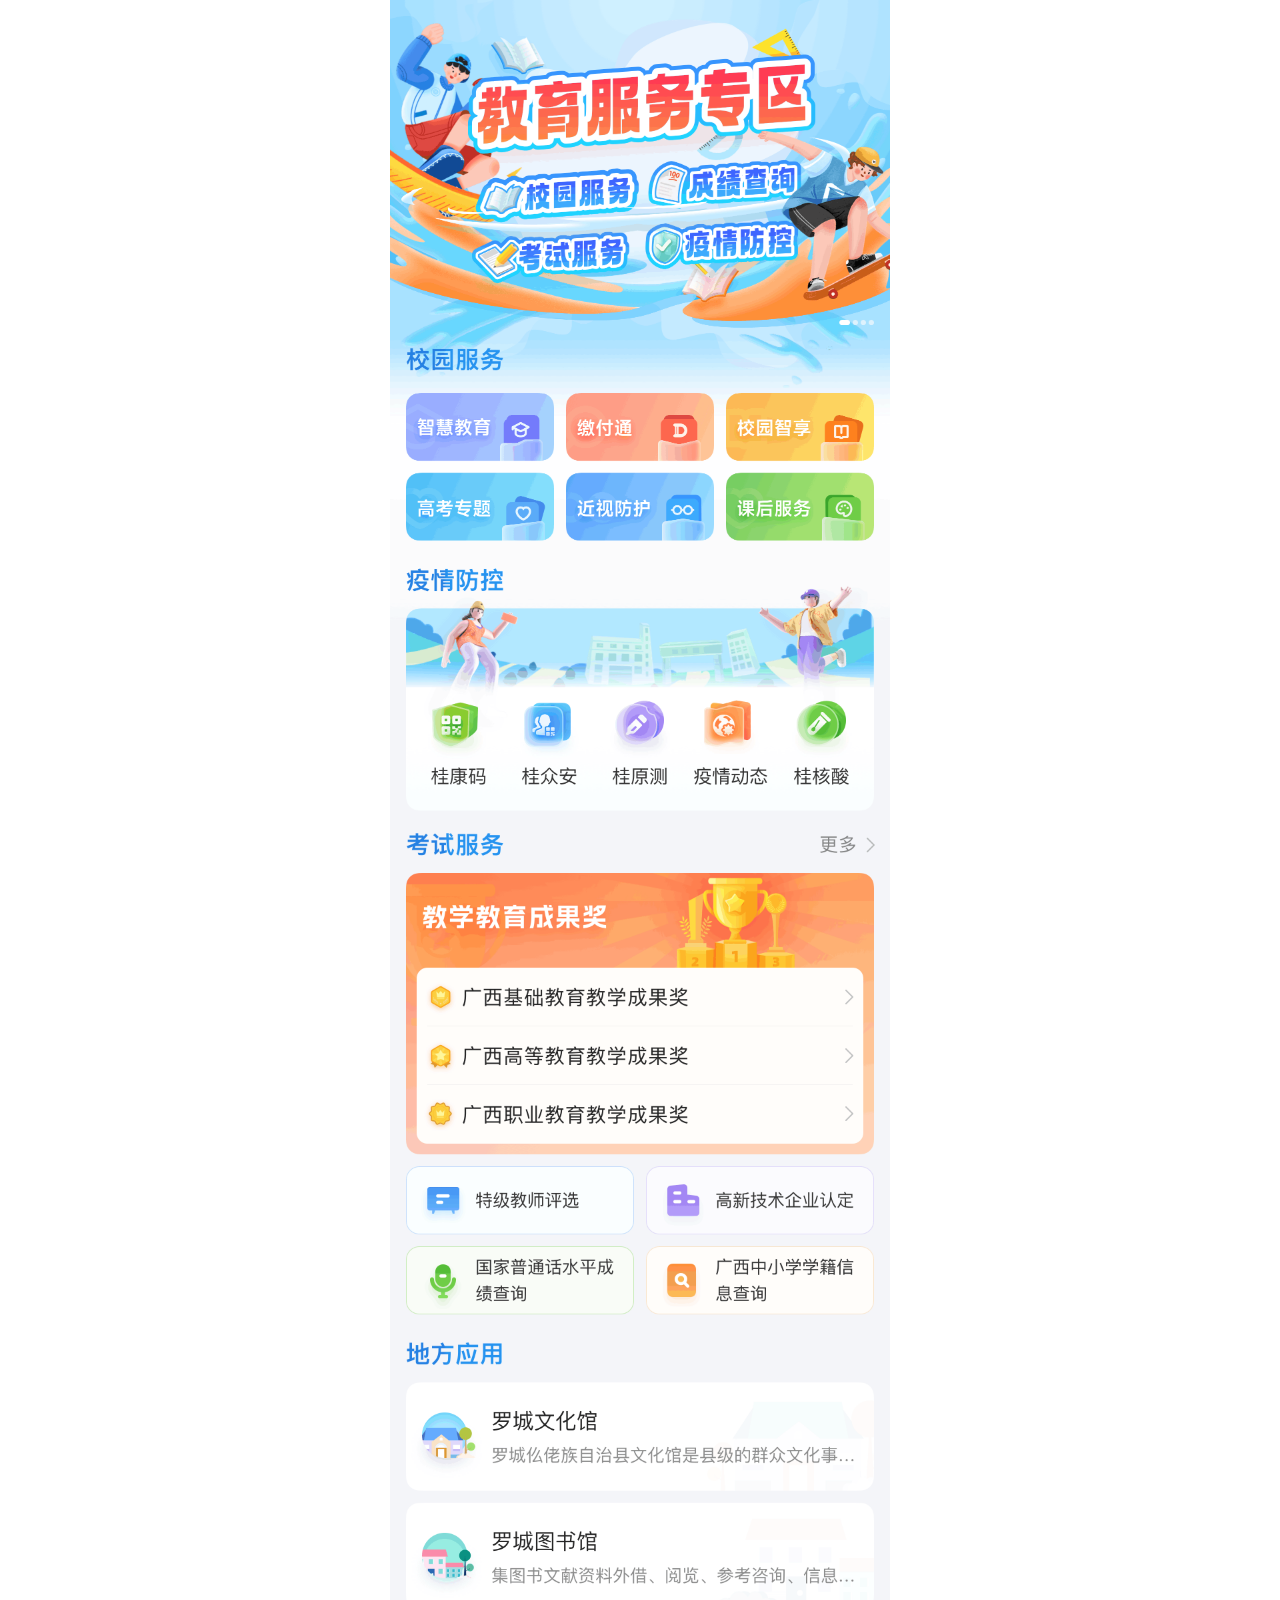
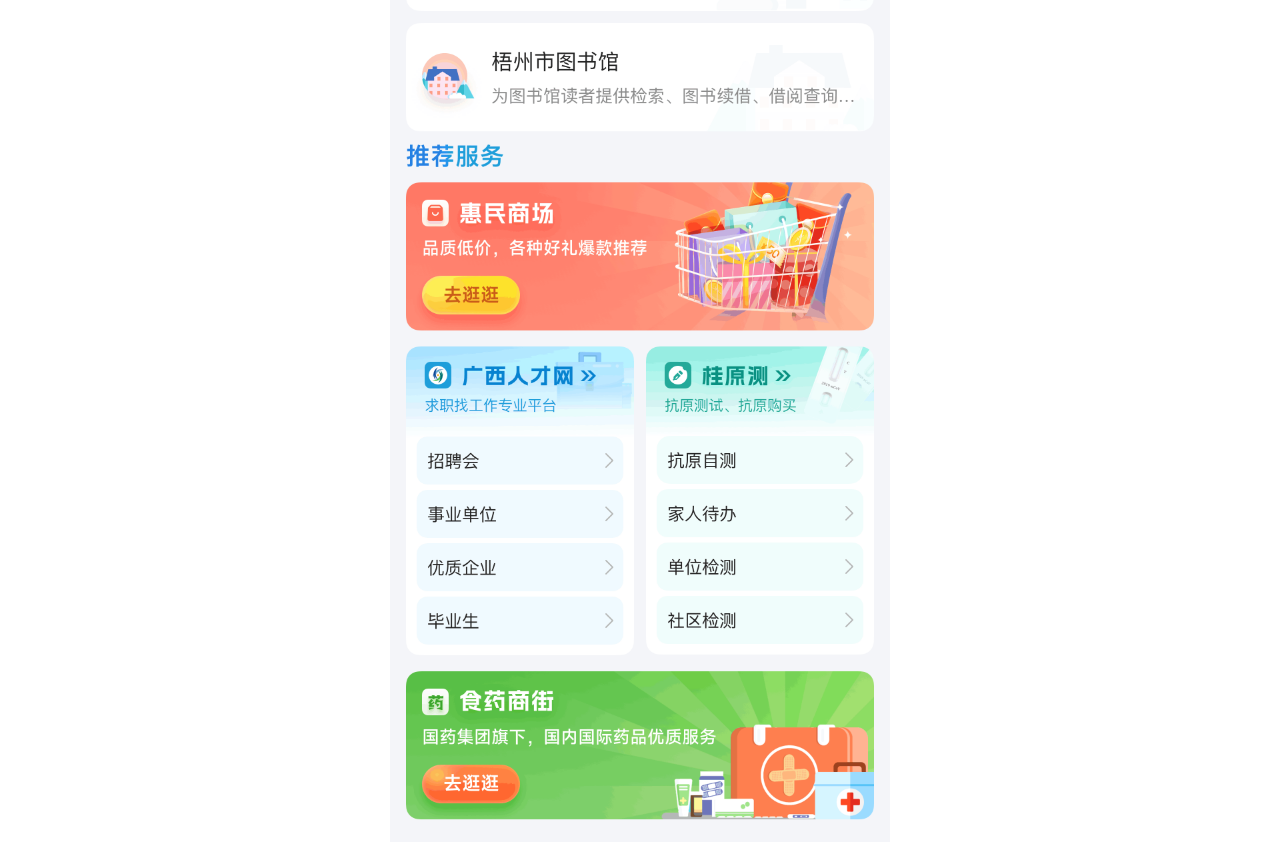
==== commit 112dcfec: "11221" ====
--- a/index.html
+++ b/index.html
@@ -2,6 +2,7 @@
 <html>
   <head>
     <title>index</title>
+    <meta name="viewport" content="width=device-width,initial-scale=1.0, minimum-scale=1.0, maximum-scale=1.0, user-scalable=no"/>
     <meta http-equiv="X-UA-Compatible" content="IE=edge"/>
     <meta http-equiv="content-type" content="text/html; charset=utf-8"/>
     <link href="resources/css/axure_rp_page.css" type="text/css" rel="stylesheet"/>
@@ -48,311 +49,163 @@
   <body>
     <div id="base" class="">
 
-      <!-- Unnamed (组合) -->
-      <div id="u0" class="ax_default" data-left="0" data-top="0" data-width="500" data-height="2442">
-
-        <!-- Unnamed (图片 ) -->
-        <div id="u1" class="ax_default _图片_">
-          <img id="u1_img" class="img " src="images/index/u1.png"/>
-          <div id="u1_text" class="text " style="display:none; visibility: hidden">
-            <p></p>
-          </div>
-        </div>
-
-        <!-- Unnamed (图片 ) -->
-        <div id="u2" class="ax_default _图片_">
-          <img id="u2_img" class="img " src="images/index/u2.png"/>
-          <div id="u2_text" class="text " style="display:none; visibility: hidden">
-            <p></p>
-          </div>
-        </div>
-
-        <!-- Unnamed (图片 ) -->
-        <div id="u3" class="ax_default _图片_">
-          <img id="u3_img" class="img " src="images/index/u3.png"/>
-          <div id="u3_text" class="text " style="display:none; visibility: hidden">
-            <p></p>
-          </div>
-        </div>
-
-        <!-- 智慧教育 (热区) -->
-        <div id="u4" class="ax_default" data-label="智慧教育">
-        </div>
-
-        <!-- 缴付通 (热区) -->
-        <div id="u5" class="ax_default" data-label="缴付通">
-        </div>
-
-        <!-- 校园智享 (热区) -->
-        <div id="u6" class="ax_default" data-label="校园智享">
-        </div>
-
-        <!-- 高考专题 (热区) -->
-        <div id="u7" class="ax_default" data-label="高考专题">
-        </div>
-
-        <!-- 近视防控 (热区) -->
-        <div id="u8" class="ax_default" data-label="近视防控">
-        </div>
-
-        <!-- 课后服务 (热区) -->
-        <div id="u9" class="ax_default" data-label="课后服务">
-        </div>
-
-        <!-- 桂康码 (热区) -->
-        <div id="u10" class="ax_default" data-label="桂康码">
-        </div>
-
-        <!-- 桂众安 (热区) -->
-        <div id="u11" class="ax_default" data-label="桂众安">
-        </div>
-
-        <!-- 桂原测 (热区) -->
-        <div id="u12" class="ax_default" data-label="桂原测">
-        </div>
-
-        <!-- 疫情动态 (热区) -->
-        <div id="u13" class="ax_default" data-label="疫情动态">
-        </div>
-
-        <!-- 桂核酸 (热区) -->
-        <div id="u14" class="ax_default" data-label="桂核酸">
-        </div>
-
-        <!-- 考试服务 (热区) -->
-        <div id="u15" class="ax_default" data-label="考试服务">
-        </div>
-
-        <!-- 惠民商城 (热区) -->
-        <div id="u16" class="ax_default" data-label="惠民商城">
-        </div>
-
-        <!-- 广西人才网 (热区) -->
-        <div id="u17" class="ax_default" data-label="广西人才网">
-        </div>
-
-        <!-- 桂原测 (热区) -->
-        <div id="u18" class="ax_default" data-label="桂原测">
-        </div>
-
-        <!-- 食药商街 (热区) -->
-        <div id="u19" class="ax_default" data-label="食药商街">
-        </div>
-
-        <!-- banner (动态面板) -->
-        <div id="u20" class="ax_default" data-label="banner">
-          <div id="u20_state0" class="panel_state" data-label="State1" style="">
-            <div id="u20_state0_content" class="panel_state_content">
-
-              <!-- Unnamed (组合) -->
-              <div id="u21" class="ax_default" data-left="0" data-top="0" data-width="500" data-height="363">
-
-                <!-- Unnamed (图片 ) -->
-                <div id="u22" class="ax_default _图片_">
-                  <img id="u22_img" class="img " src="images/index/u22.png"/>
-                  <div id="u22_text" class="text " style="display:none; visibility: hidden">
-                    <p></p>
+      <!-- 背景面板 (动态面板) -->
+      <div id="u0" class="ax_default" data-label="背景面板">
+        <div id="u0_state0" class="panel_state" data-label="State1" style="">
+          <div id="u0_state0_content" class="panel_state_content">
+
+            <!-- Unnamed (组合) -->
+            <div id="u1" class="ax_default" data-left="0" data-top="0" data-width="500" data-height="2442">
+
+              <!-- Unnamed (图片 ) -->
+              <div id="u2" class="ax_default _图片_">
+                <img id="u2_img" class="img " src="images/index/u2.png"/>
+                <div id="u2_text" class="text " style="display:none; visibility: hidden">
+                  <p></p>
+                </div>
+              </div>
+
+              <!-- Unnamed (图片 ) -->
+              <div id="u3" class="ax_default _图片_">
+                <img id="u3_img" class="img " src="images/index/u3.png"/>
+                <div id="u3_text" class="text " style="display:none; visibility: hidden">
+                  <p></p>
+                </div>
+              </div>
+
+              <!-- Unnamed (图片 ) -->
+              <div id="u4" class="ax_default _图片_">
+                <img id="u4_img" class="img " src="images/index/u4.png"/>
+                <div id="u4_text" class="text " style="display:none; visibility: hidden">
+                  <p></p>
+                </div>
+              </div>
+
+              <!-- 智慧教育 (热区) -->
+              <div id="u5" class="ax_default" data-label="智慧教育">
+              </div>
+
+              <!-- 缴付通 (热区) -->
+              <div id="u6" class="ax_default" data-label="缴付通">
+              </div>
+
+              <!-- 校园智享 (热区) -->
+              <div id="u7" class="ax_default" data-label="校园智享">
+              </div>
+
+              <!-- 高考专题 (热区) -->
+              <div id="u8" class="ax_default" data-label="高考专题">
+              </div>
+
+              <!-- 近视防控 (热区) -->
+              <div id="u9" class="ax_default" data-label="近视防控">
+              </div>
+
+              <!-- 课后服务 (热区) -->
+              <div id="u10" class="ax_default" data-label="课后服务">
+              </div>
+
+              <!-- 桂康码 (热区) -->
+              <div id="u11" class="ax_default" data-label="桂康码">
+              </div>
+
+              <!-- 桂众安 (热区) -->
+              <div id="u12" class="ax_default" data-label="桂众安">
+              </div>
+
+              <!-- 桂原测 (热区) -->
+              <div id="u13" class="ax_default" data-label="桂原测">
+              </div>
+
+              <!-- 疫情动态 (热区) -->
+              <div id="u14" class="ax_default" data-label="疫情动态">
+              </div>
+
+              <!-- 桂核酸 (热区) -->
+              <div id="u15" class="ax_default" data-label="桂核酸">
+              </div>
+
+              <!-- 考试服务 (热区) -->
+              <div id="u16" class="ax_default" data-label="考试服务">
+              </div>
+
+              <!-- 惠民商城 (热区) -->
+              <div id="u17" class="ax_default" data-label="惠民商城">
+              </div>
+
+              <!-- 广西人才网 (热区) -->
+              <div id="u18" class="ax_default" data-label="广西人才网">
+              </div>
+
+              <!-- 桂原测 (热区) -->
+              <div id="u19" class="ax_default" data-label="桂原测">
+              </div>
+
+              <!-- 食药商街 (热区) -->
+              <div id="u20" class="ax_default" data-label="食药商街">
+              </div>
+
+              <!-- banner (动态面板) -->
+              <div id="u21" class="ax_default" data-label="banner">
+                <div id="u21_state0" class="panel_state" data-label="State1" style="">
+                  <div id="u21_state0_content" class="panel_state_content">
+
+                    <!-- Unnamed (组合) -->
+                    <div id="u22" class="ax_default" data-left="0" data-top="0" data-width="500" data-height="363">
+
+                      <!-- Unnamed (图片 ) -->
+                      <div id="u23" class="ax_default _图片_">
+                        <img id="u23_img" class="img " src="images/index/u23.png"/>
+                        <div id="u23_text" class="text " style="display:none; visibility: hidden">
+                          <p></p>
+                        </div>
+                      </div>
+
+                      <!-- 罗城文化馆 (热区) -->
+                      <div id="u24" class="ax_default" data-label="罗城文化馆">
+                      </div>
+
+                      <!-- 罗城图书馆 (热区) -->
+                      <div id="u25" class="ax_default" data-label="罗城图书馆">
+                      </div>
+
+                      <!-- 梧州市图书馆 (热区) -->
+                      <div id="u26" class="ax_default" data-label="梧州市图书馆">
+                      </div>
+                    </div>
                   </div>
                 </div>
-
-                <!-- 罗城文化馆 (热区) -->
-                <div id="u23" class="ax_default" data-label="罗城文化馆">
-                </div>
-
-                <!-- 罗城图书馆 (热区) -->
-                <div id="u24" class="ax_default" data-label="罗城图书馆">
-                </div>
-
-                <!-- 梧州市图书馆 (热区) -->
-                <div id="u25" class="ax_default" data-label="梧州市图书馆">
-                </div>
-              </div>
-            </div>
-          </div>
-          <div id="u20_state1" class="panel_state" data-label="State2" style="visibility: hidden;">
-            <div id="u20_state1_content" class="panel_state_content">
-
-              <!-- Unnamed (组合) -->
-              <div id="u26" class="ax_default" data-left="0" data-top="0" data-width="500" data-height="363">
-
-                <!-- Unnamed (矩形) -->
-                <div id="u27" class="ax_default box_1">
-                  <div id="u27_div" class=""></div>
-                  <div id="u27_text" class="text " style="display:none; visibility: hidden">
-                    <p></p>
+                <div id="u21_state1" class="panel_state" data-label="State2" style="visibility: hidden;">
+                  <div id="u21_state1_content" class="panel_state_content">
+
+                    <!-- Unnamed (组合) -->
+                    <div id="u27" class="ax_default" data-left="0" data-top="0" data-width="500" data-height="363">
+
+                      <!-- Unnamed (矩形) -->
+                      <div id="u28" class="ax_default box_1">
+                        <div id="u28_div" class=""></div>
+                        <div id="u28_text" class="text " style="display:none; visibility: hidden">
+                          <p></p>
+                        </div>
+                      </div>
+
+                      <!-- Unnamed (图片 ) -->
+                      <div id="u29" class="ax_default _图片_">
+                        <img id="u29_img" class="img " src="images/index/u29.png"/>
+                        <div id="u29_text" class="text " style="display:none; visibility: hidden">
+                          <p></p>
+                        </div>
+                      </div>
+
+                      <!-- 柳州教育学区查询 (热区) -->
+                      <div id="u30" class="ax_default" data-label="柳州教育学区查询">
+                      </div>
+
+                      <!-- 防城港市图书馆 (热区) -->
+                      <div id="u31" class="ax_default" data-label="防城港市图书馆">
+                      </div>
+                    </div>
                   </div>
-                </div>
-
-                <!-- Unnamed (图片 ) -->
-                <div id="u28" class="ax_default _图片_">
-                  <img id="u28_img" class="img " src="images/index/u28.png"/>
-                  <div id="u28_text" class="text " style="display:none; visibility: hidden">
-                    <p></p>
-                  </div>
-                </div>
-
-                <!-- 柳州教育学区查询 (热区) -->
-                <div id="u29" class="ax_default" data-label="柳州教育学区查询">
-                </div>
-
-                <!-- 防城港市图书馆 (热区) -->
-                <div id="u30" class="ax_default" data-label="防城港市图书馆">
-                </div>
-              </div>
-            </div>
-          </div>
-        </div>
-      </div>
-
-      <!-- Unnamed (组合) -->
-      <div id="u31" class="ax_default ax_default_unplaced" style="display:none; visibility: hidden" data-left="0" data-top="0" data-width="0" data-height="0">
-
-        <!-- Unnamed (图片 ) -->
-        <div id="u32" class="ax_default _图片_ ax_default_unplaced" style="display:none; visibility: hidden">
-          <img id="u32_img" class="img " src="resources/images/transparent.gif"/>
-          <div id="u32_text" class="text " style="display:none; visibility: hidden">
-            <p></p>
-          </div>
-        </div>
-
-        <!-- Unnamed (图片 ) -->
-        <div id="u33" class="ax_default _图片_ ax_default_unplaced" style="display:none; visibility: hidden">
-          <img id="u33_img" class="img " src="resources/images/transparent.gif"/>
-          <div id="u33_text" class="text " style="display:none; visibility: hidden">
-            <p></p>
-          </div>
-        </div>
-
-        <!-- Unnamed (图片 ) -->
-        <div id="u34" class="ax_default _图片_ ax_default_unplaced" style="display:none; visibility: hidden">
-          <img id="u34_img" class="img " src="resources/images/transparent.gif"/>
-          <div id="u34_text" class="text " style="display:none; visibility: hidden">
-            <p></p>
-          </div>
-        </div>
-
-        <!-- 智慧教育 (热区) -->
-        <div id="u35" class="ax_default ax_default_unplaced" data-label="智慧教育" style="display:none; visibility: hidden">
-        </div>
-
-        <!-- 缴付通 (热区) -->
-        <div id="u36" class="ax_default ax_default_unplaced" data-label="缴付通" style="display:none; visibility: hidden">
-        </div>
-
-        <!-- 校园智享 (热区) -->
-        <div id="u37" class="ax_default ax_default_unplaced" data-label="校园智享" style="display:none; visibility: hidden">
-        </div>
-
-        <!-- 高考专题 (热区) -->
-        <div id="u38" class="ax_default ax_default_unplaced" data-label="高考专题" style="display:none; visibility: hidden">
-        </div>
-
-        <!-- 近视防控 (热区) -->
-        <div id="u39" class="ax_default ax_default_unplaced" data-label="近视防控" style="display:none; visibility: hidden">
-        </div>
-
-        <!-- 课后服务 (热区) -->
-        <div id="u40" class="ax_default ax_default_unplaced" data-label="课后服务" style="display:none; visibility: hidden">
-        </div>
-
-        <!-- 桂康码 (热区) -->
-        <div id="u41" class="ax_default ax_default_unplaced" data-label="桂康码" style="display:none; visibility: hidden">
-        </div>
-
-        <!-- 桂众安 (热区) -->
-        <div id="u42" class="ax_default ax_default_unplaced" data-label="桂众安" style="display:none; visibility: hidden">
-        </div>
-
-        <!-- 桂原测 (热区) -->
-        <div id="u43" class="ax_default ax_default_unplaced" data-label="桂原测" style="display:none; visibility: hidden">
-        </div>
-
-        <!-- 疫情动态 (热区) -->
-        <div id="u44" class="ax_default ax_default_unplaced" data-label="疫情动态" style="display:none; visibility: hidden">
-        </div>
-
-        <!-- 桂核酸 (热区) -->
-        <div id="u45" class="ax_default ax_default_unplaced" data-label="桂核酸" style="display:none; visibility: hidden">
-        </div>
-
-        <!-- 考试服务 (热区) -->
-        <div id="u46" class="ax_default ax_default_unplaced" data-label="考试服务" style="display:none; visibility: hidden">
-        </div>
-
-        <!-- 惠民商城 (热区) -->
-        <div id="u47" class="ax_default ax_default_unplaced" data-label="惠民商城" style="display:none; visibility: hidden">
-        </div>
-
-        <!-- 广西人才网 (热区) -->
-        <div id="u48" class="ax_default ax_default_unplaced" data-label="广西人才网" style="display:none; visibility: hidden">
-        </div>
-
-        <!-- 桂原测 (热区) -->
-        <div id="u49" class="ax_default ax_default_unplaced" data-label="桂原测" style="display:none; visibility: hidden">
-        </div>
-
-        <!-- 食药商街 (热区) -->
-        <div id="u50" class="ax_default ax_default_unplaced" data-label="食药商街" style="display:none; visibility: hidden">
-        </div>
-
-        <!-- banner (动态面板) -->
-        <div id="u51" class="ax_default ax_default_unplaced" data-label="banner" style="display:none; visibility: hidden">
-          <div id="u51_state0" class="panel_state" data-label="State1" style="">
-            <div id="u51_state0_content" class="panel_state_content">
-
-              <!-- Unnamed (组合) -->
-              <div id="u52" class="ax_default" data-left="0" data-top="0" data-width="375" data-height="272">
-
-                <!-- Unnamed (图片 ) -->
-                <div id="u53" class="ax_default _图片_">
-                  <img id="u53_img" class="img " src="images/index/u22.png"/>
-                  <div id="u53_text" class="text " style="display:none; visibility: hidden">
-                    <p></p>
-                  </div>
-                </div>
-
-                <!-- 罗城文化馆 (热区) -->
-                <div id="u54" class="ax_default" data-label="罗城文化馆">
-                </div>
-
-                <!-- 罗城图书馆 (热区) -->
-                <div id="u55" class="ax_default" data-label="罗城图书馆">
-                </div>
-
-                <!-- 梧州市图书馆 (热区) -->
-                <div id="u56" class="ax_default" data-label="梧州市图书馆">
-                </div>
-              </div>
-            </div>
-          </div>
-          <div id="u51_state1" class="panel_state" data-label="State2" style="visibility: hidden;">
-            <div id="u51_state1_content" class="panel_state_content">
-
-              <!-- Unnamed (组合) -->
-              <div id="u57" class="ax_default" data-left="0" data-top="0" data-width="360" data-height="261">
-
-                <!-- Unnamed (矩形) -->
-                <div id="u58" class="ax_default box_1">
-                  <div id="u58_div" class=""></div>
-                  <div id="u58_text" class="text " style="display:none; visibility: hidden">
-                    <p></p>
-                  </div>
-                </div>
-
-                <!-- Unnamed (图片 ) -->
-                <div id="u59" class="ax_default _图片_">
-                  <img id="u59_img" class="img " src="images/index/u28.png"/>
-                  <div id="u59_text" class="text " style="display:none; visibility: hidden">
-                    <p></p>
-                  </div>
-                </div>
-
-                <!-- 柳州教育学区查询 (热区) -->
-                <div id="u60" class="ax_default" data-label="柳州教育学区查询">
-                </div>
-
-                <!-- 防城港市图书馆 (热区) -->
-                <div id="u61" class="ax_default" data-label="防城港市图书馆">
                 </div>
               </div>
             </div>
--- a/files/index/styles.css
+++ b/files/index/styles.css
@@ -21,10 +21,44 @@
   position:absolute;
   left:0px;
   top:0px;
+  width:500px;
+  height:2453px;
+}
+#u0_state0 {
+  border-width:0px;
+  position:absolute;
+  left:0px;
+  top:0px;
+  width:500px;
+  height:2453px;
+  -ms-overflow-x:hidden;
+  overflow-x:hidden;
+  -ms-overflow-y:hidden;
+  overflow-y:hidden;
+  background-image:none;
+  border:none;
+  border-radius:0px;
+  -moz-box-shadow:none;
+  -webkit-box-shadow:none;
+  box-shadow:none;
+}
+#u0_state0_content {
+  border-width:0px;
+  position:absolute;
+  left:0px;
+  top:0px;
+  width:1px;
+  height:1px;
+}
+#u1 {
+  border-width:0px;
+  position:absolute;
+  left:0px;
+  top:0px;
   width:0px;
   height:0px;
 }
-#u1_img {
+#u2_img {
   border-width:0px;
   position:absolute;
   left:0px;
@@ -32,7 +66,7 @@
   width:500px;
   height:815px;
 }
-#u1 {
+#u2 {
   border-width:0px;
   position:absolute;
   left:0px;
@@ -41,20 +75,20 @@
   height:815px;
   display:flex;
 }
-#u1 .text {
+#u2 .text {
   position:absolute;
   align-self:center;
   padding:2px 2px 2px 2px;
   box-sizing:border-box;
   width:100%;
 }
-#u1_text {
+#u2_text {
   border-width:0px;
   word-wrap:break-word;
   text-transform:none;
   visibility:hidden;
 }
-#u2_img {
+#u3_img {
   border-width:0px;
   position:absolute;
   left:0px;
@@ -62,7 +96,7 @@
   width:500px;
   height:560px;
 }
-#u2 {
+#u3 {
   border-width:0px;
   position:absolute;
   left:0px;
@@ -71,20 +105,20 @@
   height:560px;
   display:flex;
 }
-#u2 .text {
+#u3 .text {
   position:absolute;
   align-self:center;
   padding:2px 2px 2px 2px;
   box-sizing:border-box;
   width:100%;
 }
-#u2_text {
+#u3_text {
   border-width:0px;
   word-wrap:break-word;
   text-transform:none;
   visibility:hidden;
 }
-#u3_img {
+#u4_img {
   border-width:0px;
   position:absolute;
   left:0px;
@@ -92,7 +126,7 @@
   width:500px;
   height:713px;
 }
-#u3 {
+#u4 {
   border-width:0px;
   position:absolute;
   left:0px;
@@ -101,20 +135,20 @@
   height:713px;
   display:flex;
 }
-#u3 .text {
+#u4 .text {
   position:absolute;
   align-self:center;
   padding:2px 2px 2px 2px;
   box-sizing:border-box;
   width:100%;
 }
-#u3_text {
+#u4_text {
   border-width:0px;
   word-wrap:break-word;
   text-transform:none;
   visibility:hidden;
 }
-#u4 {
+#u5 {
   border-width:0px;
   position:absolute;
   left:18px;
@@ -124,7 +158,7 @@
   overflow:hidden;
   background-image:url('../../resources/images/transparent.gif');
 }
-#u5 {
+#u6 {
   border-width:0px;
   position:absolute;
   left:185px;
@@ -134,7 +168,7 @@
   overflow:hidden;
   background-image:url('../../resources/images/transparent.gif');
 }
-#u6 {
+#u7 {
   border-width:0px;
   position:absolute;
   left:338px;
@@ -144,7 +178,7 @@
   overflow:hidden;
   background-image:url('../../resources/images/transparent.gif');
 }
-#u7 {
+#u8 {
   border-width:0px;
   position:absolute;
   left:14px;
@@ -154,7 +188,7 @@
   overflow:hidden;
   background-image:url('../../resources/images/transparent.gif');
 }
-#u8 {
+#u9 {
   border-width:0px;
   position:absolute;
   left:176px;
@@ -164,7 +198,7 @@
   overflow:hidden;
   background-image:url('../../resources/images/transparent.gif');
 }
-#u9 {
+#u10 {
   border-width:0px;
   position:absolute;
   left:338px;
@@ -174,7 +208,7 @@
   overflow:hidden;
   background-image:url('../../resources/images/transparent.gif');
 }
-#u10 {
+#u11 {
   border-width:0px;
   position:absolute;
   left:19px;
@@ -184,7 +218,7 @@
   overflow:hidden;
   background-image:url('../../resources/images/transparent.gif');
 }
-#u11 {
+#u12 {
   border-width:0px;
   position:absolute;
   left:114px;
@@ -194,7 +228,7 @@
   overflow:hidden;
   background-image:url('../../resources/images/transparent.gif');
 }
-#u12 {
+#u13 {
   border-width:0px;
   position:absolute;
   left:208px;
@@ -204,7 +238,7 @@
   overflow:hidden;
   background-image:url('../../resources/images/transparent.gif');
 }
-#u13 {
+#u14 {
   border-width:0px;
   position:absolute;
   left:301px;
@@ -214,7 +248,7 @@
   overflow:hidden;
   background-image:url('../../resources/images/transparent.gif');
 }
-#u14 {
+#u15 {
   border-width:0px;
   position:absolute;
   left:393px;
@@ -224,7 +258,7 @@
   overflow:hidden;
   background-image:url('../../resources/images/transparent.gif');
 }
-#u15 {
+#u16 {
   border-width:0px;
   position:absolute;
   left:0px;
@@ -234,7 +268,7 @@
   overflow:hidden;
   background-image:url('../../resources/images/transparent.gif');
 }
-#u16 {
+#u17 {
   border-width:0px;
   position:absolute;
   left:14px;
@@ -244,7 +278,7 @@
   overflow:hidden;
   background-image:url('../../resources/images/transparent.gif');
 }
-#u17 {
+#u18 {
   border-width:0px;
   position:absolute;
   left:14px;
@@ -254,7 +288,7 @@
   overflow:hidden;
   background-image:url('../../resources/images/transparent.gif');
 }
-#u18 {
+#u19 {
   border-width:0px;
   position:absolute;
   left:253px;
@@ -264,7 +298,7 @@
   overflow:hidden;
   background-image:url('../../resources/images/transparent.gif');
 }
-#u19 {
+#u20 {
   border-width:0px;
   position:absolute;
   left:14px;
@@ -274,7 +308,7 @@
   overflow:hidden;
   background-image:url('../../resources/images/transparent.gif');
 }
-#u20 {
+#u21 {
   border-width:0px;
   position:absolute;
   left:0px;
@@ -283,7 +317,7 @@
   height:363px;
   touch-action:pan-y;
 }
-#u20_state0 {
+#u21_state0 {
   border-width:0px;
   position:absolute;
   left:0px;
@@ -301,7 +335,7 @@
   -webkit-box-shadow:none;
   box-shadow:none;
 }
-#u20_state0_content {
+#u21_state0_content {
   border-width:0px;
   position:absolute;
   left:0px;
@@ -309,7 +343,7 @@
   width:1px;
   height:1px;
 }
-#u21 {
+#u22 {
   border-width:0px;
   position:absolute;
   left:0px;
@@ -317,15 +351,15 @@
   width:0px;
   height:0px;
 }
-#u22_img {
-  border-width:0px;
-  position:absolute;
-  left:0px;
-  top:0px;
-  width:500px;
-  height:363px;
-}
-#u22 {
+#u23_img {
+  border-width:0px;
+  position:absolute;
+  left:0px;
+  top:0px;
+  width:500px;
+  height:363px;
+}
+#u23 {
   border-width:0px;
   position:absolute;
   left:0px;
@@ -334,20 +368,20 @@
   height:363px;
   display:flex;
 }
-#u22 .text {
+#u23 .text {
   position:absolute;
   align-self:center;
   padding:2px 2px 2px 2px;
   box-sizing:border-box;
   width:100%;
 }
-#u22_text {
+#u23_text {
   border-width:0px;
   word-wrap:break-word;
   text-transform:none;
   visibility:hidden;
 }
-#u23 {
+#u24 {
   border-width:0px;
   position:absolute;
   left:28px;
@@ -357,7 +391,7 @@
   overflow:hidden;
   background-image:url('../../resources/images/transparent.gif');
 }
-#u24 {
+#u25 {
   border-width:0px;
   position:absolute;
   left:18px;
@@ -367,7 +401,7 @@
   overflow:hidden;
   background-image:url('../../resources/images/transparent.gif');
 }
-#u25 {
+#u26 {
   border-width:0px;
   position:absolute;
   left:18px;
@@ -377,7 +411,7 @@
   overflow:hidden;
   background-image:url('../../resources/images/transparent.gif');
 }
-#u20_state1 {
+#u21_state1 {
   border-width:0px;
   position:absolute;
   left:0px;
@@ -396,7 +430,7 @@
   box-shadow:none;
   visibility:hidden;
 }
-#u20_state1_content {
+#u21_state1_content {
   border-width:0px;
   position:absolute;
   left:0px;
@@ -404,7 +438,7 @@
   width:1px;
   height:1px;
 }
-#u26 {
+#u27 {
   border-width:0px;
   position:absolute;
   left:0px;
@@ -412,7 +446,7 @@
   width:0px;
   height:0px;
 }
-#u27_div {
+#u28_div {
   border-width:0px;
   position:absolute;
   left:0px;
@@ -427,7 +461,7 @@
   -webkit-box-shadow:none;
   box-shadow:none;
 }
-#u27 {
+#u28 {
   border-width:0px;
   position:absolute;
   left:0px;
@@ -436,20 +470,20 @@
   height:363px;
   display:flex;
 }
-#u27 .text {
+#u28 .text {
   position:absolute;
   align-self:center;
   padding:2px 2px 2px 2px;
   box-sizing:border-box;
   width:100%;
 }
-#u27_text {
+#u28_text {
   border-width:0px;
   word-wrap:break-word;
   text-transform:none;
   visibility:hidden;
 }
-#u28_img {
+#u29_img {
   border-width:0px;
   position:absolute;
   left:0px;
@@ -457,7 +491,7 @@
   width:500px;
   height:249px;
 }
-#u28 {
+#u29 {
   border-width:0px;
   position:absolute;
   left:0px;
@@ -466,20 +500,20 @@
   height:249px;
   display:flex;
 }
-#u28 .text {
+#u29 .text {
   position:absolute;
   align-self:center;
   padding:2px 2px 2px 2px;
   box-sizing:border-box;
   width:100%;
 }
-#u28_text {
+#u29_text {
   border-width:0px;
   word-wrap:break-word;
   text-transform:none;
   visibility:hidden;
 }
-#u29 {
+#u30 {
   border-width:0px;
   position:absolute;
   left:18px;
@@ -489,7 +523,7 @@
   overflow:hidden;
   background-image:url('../../resources/images/transparent.gif');
 }
-#u30 {
+#u31 {
   border-width:0px;
   position:absolute;
   left:18px;
@@ -499,2799 +533,3 @@
   overflow:hidden;
   background-image:url('../../resources/images/transparent.gif');
 }
-#u31 {
-  border-width:0px;
-  position:absolute;
-  left:0px;
-  top:0px;
-  width:0px;
-  height:0px;
-}
-#u32_img {
-  border-width:0px;
-  position:absolute;
-  left:0px;
-  top:0px;
-  width:375px;
-  height:611px;
-}
-#u32 {
-  border-width:0px;
-  position:absolute;
-  left:10px;
-  top:10px;
-  width:375px;
-  height:611px;
-  display:flex;
-}
-#u32 .text {
-  position:absolute;
-  align-self:center;
-  padding:2px 2px 2px 2px;
-  box-sizing:border-box;
-  width:100%;
-}
-#u32_text {
-  border-width:0px;
-  word-wrap:break-word;
-  text-transform:none;
-  visibility:hidden;
-}
-#u33_img {
-  border-width:0px;
-  position:absolute;
-  left:0px;
-  top:0px;
-  width:375px;
-  height:420px;
-}
-#u33 {
-  border-width:0px;
-  position:absolute;
-  left:10px;
-  top:621px;
-  width:375px;
-  height:420px;
-  display:flex;
-}
-#u33 .text {
-  position:absolute;
-  align-self:center;
-  padding:2px 2px 2px 2px;
-  box-sizing:border-box;
-  width:100%;
-}
-#u33_text {
-  border-width:0px;
-  word-wrap:break-word;
-  text-transform:none;
-  visibility:hidden;
-}
-#u34_img {
-  border-width:0px;
-  position:absolute;
-  left:0px;
-  top:0px;
-  width:375px;
-  height:534px;
-}
-#u34 {
-  border-width:0px;
-  position:absolute;
-  left:10px;
-  top:1307px;
-  width:375px;
-  height:534px;
-  display:flex;
-}
-#u34 .text {
-  position:absolute;
-  align-self:center;
-  padding:2px 2px 2px 2px;
-  box-sizing:border-box;
-  width:100%;
-}
-#u34_text {
-  border-width:0px;
-  word-wrap:break-word;
-  text-transform:none;
-  visibility:hidden;
-}
-#u35 {
-  border-width:0px;
-  position:absolute;
-  left:24px;
-  top:304px;
-  width:108px;
-  height:53px;
-  overflow:hidden;
-  background-image:url('../../resources/images/transparent.gif');
-}
-#u36 {
-  border-width:0px;
-  position:absolute;
-  left:149px;
-  top:303px;
-  width:108px;
-  height:53px;
-  overflow:hidden;
-  background-image:url('../../resources/images/transparent.gif');
-}
-#u37 {
-  border-width:0px;
-  position:absolute;
-  left:263px;
-  top:303px;
-  width:107px;
-  height:53px;
-  overflow:hidden;
-  background-image:url('../../resources/images/transparent.gif');
-}
-#u38 {
-  border-width:0px;
-  position:absolute;
-  left:20px;
-  top:365px;
-  width:108px;
-  height:53px;
-  overflow:hidden;
-  background-image:url('../../resources/images/transparent.gif');
-}
-#u39 {
-  border-width:0px;
-  position:absolute;
-  left:142px;
-  top:364px;
-  width:107px;
-  height:53px;
-  overflow:hidden;
-  background-image:url('../../resources/images/transparent.gif');
-}
-#u40 {
-  border-width:0px;
-  position:absolute;
-  left:263px;
-  top:364px;
-  width:107px;
-  height:53px;
-  overflow:hidden;
-  background-image:url('../../resources/images/transparent.gif');
-}
-#u41 {
-  border-width:0px;
-  position:absolute;
-  left:24px;
-  top:532px;
-  width:65px;
-  height:78px;
-  overflow:hidden;
-  background-image:url('../../resources/images/transparent.gif');
-}
-#u42 {
-  border-width:0px;
-  position:absolute;
-  left:95px;
-  top:532px;
-  width:65px;
-  height:78px;
-  overflow:hidden;
-  background-image:url('../../resources/images/transparent.gif');
-}
-#u43 {
-  border-width:0px;
-  position:absolute;
-  left:167px;
-  top:532px;
-  width:65px;
-  height:78px;
-  overflow:hidden;
-  background-image:url('../../resources/images/transparent.gif');
-}
-#u44 {
-  border-width:0px;
-  position:absolute;
-  left:236px;
-  top:532px;
-  width:65px;
-  height:78px;
-  overflow:hidden;
-  background-image:url('../../resources/images/transparent.gif');
-}
-#u45 {
-  border-width:0px;
-  position:absolute;
-  left:304px;
-  top:532px;
-  width:65px;
-  height:78px;
-  overflow:hidden;
-  background-image:url('../../resources/images/transparent.gif');
-}
-#u46 {
-  border-width:0px;
-  position:absolute;
-  left:10px;
-  top:634px;
-  width:375px;
-  height:372px;
-  overflow:hidden;
-  background-image:url('../../resources/images/transparent.gif');
-}
-#u47 {
-  border-width:0px;
-  position:absolute;
-  left:20px;
-  top:1348px;
-  width:351px;
-  height:120px;
-  overflow:hidden;
-  background-image:url('../../resources/images/transparent.gif');
-}
-#u48 {
-  border-width:0px;
-  position:absolute;
-  left:20px;
-  top:1465px;
-  width:175px;
-  height:244px;
-  overflow:hidden;
-  background-image:url('../../resources/images/transparent.gif');
-}
-#u49 {
-  border-width:0px;
-  position:absolute;
-  left:200px;
-  top:1465px;
-  width:168px;
-  height:244px;
-  overflow:hidden;
-  background-image:url('../../resources/images/transparent.gif');
-}
-#u50 {
-  border-width:0px;
-  position:absolute;
-  left:20px;
-  top:1707px;
-  width:351px;
-  height:127px;
-  overflow:hidden;
-  background-image:url('../../resources/images/transparent.gif');
-}
-#u51 {
-  border-width:0px;
-  position:absolute;
-  left:10px;
-  top:1042px;
-  width:375px;
-  height:272px;
-  touch-action:pan-y;
-}
-#u51_state0 {
-  border-width:0px;
-  position:absolute;
-  left:0px;
-  top:0px;
-  width:375px;
-  height:272px;
-  overflow:auto;
-  -webkit-overflow-scrolling:touch;
-  -ms-overflow-y:hidden;
-  overflow-y:hidden;
-  background-image:none;
-  border:none;
-  border-radius:0px;
-  -moz-box-shadow:none;
-  -webkit-box-shadow:none;
-  box-shadow:none;
-}
-#u51_state0_content {
-  border-width:0px;
-  position:absolute;
-  left:0px;
-  top:0px;
-  width:1px;
-  height:1px;
-}
-#u52 {
-  border-width:0px;
-  position:absolute;
-  left:0px;
-  top:0px;
-  width:0px;
-  height:0px;
-}
-#u53_img {
-  border-width:0px;
-  position:absolute;
-  left:0px;
-  top:0px;
-  width:375px;
-  height:272px;
-}
-#u53 {
-  border-width:0px;
-  position:absolute;
-  left:0px;
-  top:0px;
-  width:375px;
-  height:272px;
-  display:flex;
-}
-#u53 .text {
-  position:absolute;
-  align-self:center;
-  padding:2px 2px 2px 2px;
-  box-sizing:border-box;
-  width:100%;
-}
-#u53_text {
-  border-width:0px;
-  word-wrap:break-word;
-  text-transform:none;
-  visibility:hidden;
-}
-#u54 {
-  border-width:0px;
-  position:absolute;
-  left:21px;
-  top:6px;
-  width:332px;
-  height:77px;
-  overflow:hidden;
-  background-image:url('../../resources/images/transparent.gif');
-}
-#u55 {
-  border-width:0px;
-  position:absolute;
-  left:14px;
-  top:101px;
-  width:332px;
-  height:77px;
-  overflow:hidden;
-  background-image:url('../../resources/images/transparent.gif');
-}
-#u56 {
-  border-width:0px;
-  position:absolute;
-  left:14px;
-  top:188px;
-  width:332px;
-  height:77px;
-  overflow:hidden;
-  background-image:url('../../resources/images/transparent.gif');
-}
-#u51_state1 {
-  border-width:0px;
-  position:absolute;
-  left:0px;
-  top:0px;
-  width:375px;
-  height:272px;
-  overflow:auto;
-  -webkit-overflow-scrolling:touch;
-  -ms-overflow-y:hidden;
-  overflow-y:hidden;
-  background-image:none;
-  border:none;
-  border-radius:0px;
-  -moz-box-shadow:none;
-  -webkit-box-shadow:none;
-  box-shadow:none;
-  visibility:hidden;
-}
-#u51_state1_content {
-  border-width:0px;
-  position:absolute;
-  left:0px;
-  top:0px;
-  width:1px;
-  height:1px;
-}
-#u57 {
-  border-width:0px;
-  position:absolute;
-  left:0px;
-  top:0px;
-  width:0px;
-  height:0px;
-}
-#u58_div {
-  border-width:0px;
-  position:absolute;
-  left:0px;
-  top:0px;
-  width:360px;
-  height:261px;
-  background:inherit;
-  background-color:rgba(244, 245, 249, 1);
-  border:none;
-  border-radius:0px;
-  -moz-box-shadow:none;
-  -webkit-box-shadow:none;
-  box-shadow:none;
-}
-#u58 {
-  border-width:0px;
-  position:absolute;
-  left:0px;
-  top:0px;
-  width:360px;
-  height:261px;
-  display:flex;
-}
-#u58 .text {
-  position:absolute;
-  align-self:center;
-  padding:2px 2px 2px 2px;
-  box-sizing:border-box;
-  width:100%;
-}
-#u58_text {
-  border-width:0px;
-  word-wrap:break-word;
-  text-transform:none;
-  visibility:hidden;
-}
-#u59_img {
-  border-width:0px;
-  position:absolute;
-  left:0px;
-  top:0px;
-  width:360px;
-  height:180px;
-}
-#u59 {
-  border-width:0px;
-  position:absolute;
-  left:0px;
-  top:0px;
-  width:360px;
-  height:180px;
-  display:flex;
-}
-#u59 .text {
-  position:absolute;
-  align-self:center;
-  padding:2px 2px 2px 2px;
-  box-sizing:border-box;
-  width:100%;
-}
-#u59_text {
-  border-width:0px;
-  word-wrap:break-word;
-  text-transform:none;
-  visibility:hidden;
-}
-#u60 {
-  border-width:0px;
-  position:absolute;
-  left:13px;
-  top:8px;
-  width:330px;
-  height:72px;
-  overflow:hidden;
-  background-image:url('../../resources/images/transparent.gif');
-}
-#u61 {
-  border-width:0px;
-  position:absolute;
-  left:13px;
-  top:96px;
-  width:330px;
-  height:72px;
-  overflow:hidden;
-  background-image:url('../../resources/images/transparent.gif');
-}
-body.a {  background-color:rgba(255, 255, 255, 1);
-  background-image:none;
-  position:relative;
-  left:0px;
-  width:480px;
-  margin-left:auto;
-  margin-right:auto;
-  text-align:left;
-}
-#u1.a {
-  width:480px;
-  height:782px;
-}
-#u1_img.a {
-  width:480px;
-  height:782px;
-}
-#u1.a {
-  width:480px;
-  height:782px;
-}
-#u1_text.a {
-}
-#u1 .text.a {
-  align-self:center;
-  padding:2px 2px 2px 2px;
-}
-#u2.a {
-  top:782px;
-  width:480px;
-  height:538px;
-}
-#u2_img.a {
-  width:480px;
-  height:538px;
-}
-#u2.a {
-  top:782px;
-  width:480px;
-  height:538px;
-}
-#u2_text.a {
-}
-#u2 .text.a {
-  align-self:center;
-  padding:2px 2px 2px 2px;
-}
-#u3.a {
-  top:1660px;
-  width:480px;
-  height:684px;
-}
-#u3_img.a {
-  width:480px;
-  height:684px;
-}
-#u3.a {
-  top:1660px;
-  width:480px;
-  height:684px;
-}
-#u3_text.a {
-}
-#u3 .text.a {
-  align-self:center;
-  padding:2px 2px 2px 2px;
-}
-#u4.a {
-  left:17px;
-  top:377px;
-  width:138px;
-  height:68px;
-}
-#u5.a {
-  left:178px;
-  top:374px;
-  width:138px;
-  height:68px;
-}
-#u6.a {
-  left:324px;
-  top:374px;
-  width:137px;
-  height:68px;
-}
-#u7.a {
-  left:13px;
-  top:455px;
-  width:138px;
-  height:68px;
-}
-#u8.a {
-  left:169px;
-  top:453px;
-  width:137px;
-  height:68px;
-}
-#u9.a {
-  left:324px;
-  top:453px;
-  width:137px;
-  height:68px;
-}
-#u10.a {
-  left:18px;
-  top:668px;
-  width:83px;
-  height:100px;
-}
-#u11.a {
-  left:109px;
-  top:668px;
-  width:83px;
-  height:100px;
-}
-#u12.a {
-  left:200px;
-  top:668px;
-  width:83px;
-  height:100px;
-}
-#u13.a {
-  left:289px;
-  top:668px;
-  width:83px;
-  height:100px;
-}
-#u14.a {
-  left:377px;
-  top:668px;
-  width:83px;
-  height:100px;
-}
-#u15.a {
-  top:799px;
-  width:480px;
-  height:476px;
-}
-#u16.a {
-  left:13px;
-  top:1712px;
-  width:449px;
-  height:154px;
-}
-#u17.a {
-  left:13px;
-  top:1862px;
-  width:224px;
-  height:312px;
-}
-#u18.a {
-  left:243px;
-  top:1862px;
-  width:215px;
-  height:312px;
-}
-#u19.a {
-  left:13px;
-  top:2172px;
-  width:449px;
-  height:162px;
-}
-#u20.a {
-  border-width:0px;
-  position:absolute;
-  left:0px;
-  top:1320px;
-  width:480px;
-  height:348px;
-}
-#u22.a {
-  width:480px;
-  height:348px;
-}
-#u22_img.a {
-  width:480px;
-  height:348px;
-}
-#u22.a {
-  width:480px;
-  height:348px;
-}
-#u22_text.a {
-}
-#u22 .text.a {
-  align-self:center;
-  padding:2px 2px 2px 2px;
-}
-#u23.a {
-  left:27px;
-  width:425px;
-  height:99px;
-}
-#u24.a {
-  left:17px;
-  top:130px;
-  width:425px;
-  height:99px;
-}
-#u25.a {
-  left:17px;
-  top:240px;
-  width:425px;
-  height:99px;
-}
-#u27.a {
-  width:480px;
-  height:348px;
-}
-#u27_div.a {
-  border-width:0px;
-  position:absolute;
-  left:0px;
-  top:0px;
-  width:480px;
-  height:348px;
-  background:inherit;
-  background-color:rgba(244, 245, 249, 1);
-  border:none;
-  border-radius:0px;
-  -moz-box-shadow:none;
-  -webkit-box-shadow:none;
-  box-shadow:none;
-}
-#u27.a {
-  width:480px;
-  height:348px;
-}
-#u27_text.a {
-}
-#u27 .text.a {
-  align-self:center;
-  padding:2px 2px 2px 2px;
-}
-#u28.a {
-  width:480px;
-  height:239px;
-}
-#u28_img.a {
-  width:480px;
-  height:239px;
-}
-#u28.a {
-  width:480px;
-  height:239px;
-}
-#u28_text.a {
-}
-#u28 .text.a {
-  align-self:center;
-  padding:2px 2px 2px 2px;
-}
-#u29.a {
-  left:17px;
-  width:440px;
-  height:96px;
-}
-#u30.a {
-  left:17px;
-  top:127px;
-  width:440px;
-  height:96px;
-}
-#u20_state0.a {
-  width:480px;
-  height:348px;
-  background-color:rgba(244, 245, 249, 0);
-  background-image:none;
-  border:none;
-  border-radius:0px;
-  -moz-box-shadow:none;
-  -webkit-box-shadow:none;
-  box-shadow:none;
-}
-#u20_state1.a {
-  width:480px;
-  height:348px;
-  background-color:rgba(244, 245, 249, 0);
-  background-image:none;
-  border:none;
-  border-radius:0px;
-  -moz-box-shadow:none;
-  -webkit-box-shadow:none;
-  box-shadow:none;
-}
-#u32.a {
-}
-#u32_img.a {
-}
-#u32.a {
-}
-#u32_text.a {
-}
-#u32 .text.a {
-  align-self:center;
-  padding:2px 2px 2px 2px;
-}
-#u33.a {
-}
-#u33_img.a {
-}
-#u33.a {
-}
-#u33_text.a {
-}
-#u33 .text.a {
-  align-self:center;
-  padding:2px 2px 2px 2px;
-}
-#u34.a {
-}
-#u34_img.a {
-}
-#u34.a {
-}
-#u34_text.a {
-}
-#u34 .text.a {
-  align-self:center;
-  padding:2px 2px 2px 2px;
-}
-#u35.a {
-}
-#u36.a {
-}
-#u37.a {
-}
-#u38.a {
-}
-#u39.a {
-}
-#u40.a {
-}
-#u41.a {
-}
-#u42.a {
-}
-#u43.a {
-}
-#u44.a {
-}
-#u45.a {
-}
-#u46.a {
-}
-#u47.a {
-}
-#u48.a {
-}
-#u49.a {
-}
-#u50.a {
-}
-#u51.a {
-  border-width:0px;
-  position:absolute;
-  left:10px;
-  top:1042px;
-  width:375px;
-  height:272px;
-}
-#u53.a {
-}
-#u53_img.a {
-}
-#u53.a {
-}
-#u53_text.a {
-}
-#u53 .text.a {
-  align-self:center;
-  padding:2px 2px 2px 2px;
-}
-#u54.a {
-}
-#u55.a {
-}
-#u56.a {
-}
-#u58.a {
-}
-#u58_div.a {
-  border-width:0px;
-  position:absolute;
-  left:0px;
-  top:0px;
-  width:360px;
-  height:261px;
-  background:inherit;
-  background-color:rgba(244, 245, 249, 1);
-  border:none;
-  border-radius:0px;
-  -moz-box-shadow:none;
-  -webkit-box-shadow:none;
-  box-shadow:none;
-}
-#u58.a {
-}
-#u58_text.a {
-}
-#u58 .text.a {
-  align-self:center;
-  padding:2px 2px 2px 2px;
-}
-#u59.a {
-}
-#u59_img.a {
-}
-#u59.a {
-}
-#u59_text.a {
-}
-#u59 .text.a {
-  align-self:center;
-  padding:2px 2px 2px 2px;
-}
-#u60.a {
-}
-#u61.a {
-}
-#u51_state0.a {
-  background-color:rgba(244, 245, 249, 0);
-  background-image:none;
-  border:none;
-  border-radius:0px;
-  -moz-box-shadow:none;
-  -webkit-box-shadow:none;
-  box-shadow:none;
-}
-#u51_state1.a {
-  background-color:rgba(244, 245, 249, 0);
-  background-image:none;
-  border:none;
-  border-radius:0px;
-  -moz-box-shadow:none;
-  -webkit-box-shadow:none;
-  box-shadow:none;
-}
-body.b {  background-color:rgba(255, 255, 255, 1);
-  background-image:none;
-  position:relative;
-  left:0px;
-  width:414px;
-  margin-left:auto;
-  margin-right:auto;
-  text-align:left;
-}
-#u1.b {
-  width:414px;
-  height:674px;
-}
-#u1_img.b {
-  width:414px;
-  height:674px;
-}
-#u1.b {
-  width:414px;
-  height:674px;
-}
-#u1_text.b {
-}
-#u1 .text.b {
-  align-self:center;
-  padding:2px 2px 2px 2px;
-}
-#u2.b {
-  top:674px;
-  width:414px;
-  height:464px;
-}
-#u2_img.b {
-  width:414px;
-  height:464px;
-}
-#u2.b {
-  top:674px;
-  width:414px;
-  height:464px;
-}
-#u2_text.b {
-}
-#u2 .text.b {
-  align-self:center;
-  padding:2px 2px 2px 2px;
-}
-#u3.b {
-  top:1432px;
-  width:414px;
-  height:590px;
-}
-#u3_img.b {
-  width:414px;
-  height:590px;
-}
-#u3.b {
-  top:1432px;
-  width:414px;
-  height:590px;
-}
-#u3_text.b {
-}
-#u3 .text.b {
-  align-self:center;
-  padding:2px 2px 2px 2px;
-}
-#u4.b {
-  left:15px;
-  top:325px;
-  width:119px;
-  height:59px;
-}
-#u5.b {
-  left:154px;
-  top:323px;
-  width:119px;
-  height:59px;
-}
-#u6.b {
-  left:279px;
-  top:323px;
-  width:118px;
-  height:59px;
-}
-#u7.b {
-  left:11px;
-  top:392px;
-  width:119px;
-  height:59px;
-}
-#u8.b {
-  left:146px;
-  top:391px;
-  width:118px;
-  height:59px;
-}
-#u9.b {
-  left:279px;
-  top:391px;
-  width:118px;
-  height:59px;
-}
-#u10.b {
-  left:16px;
-  top:576px;
-  width:72px;
-  height:86px;
-}
-#u11.b {
-  left:94px;
-  top:576px;
-  width:72px;
-  height:86px;
-}
-#u12.b {
-  left:173px;
-  top:576px;
-  width:72px;
-  height:86px;
-}
-#u13.b {
-  left:249px;
-  top:576px;
-  width:72px;
-  height:86px;
-}
-#u14.b {
-  left:325px;
-  top:576px;
-  width:72px;
-  height:86px;
-}
-#u15.b {
-  top:689px;
-  width:414px;
-  height:411px;
-}
-#u16.b {
-  left:11px;
-  top:1477px;
-  width:387px;
-  height:133px;
-}
-#u17.b {
-  left:11px;
-  top:1606px;
-  width:193px;
-  height:269px;
-}
-#u18.b {
-  left:210px;
-  top:1606px;
-  width:185px;
-  height:269px;
-}
-#u19.b {
-  left:11px;
-  top:1873px;
-  width:387px;
-  height:140px;
-}
-#u20.b {
-  border-width:0px;
-  position:absolute;
-  left:0px;
-  top:1138px;
-  width:414px;
-  height:301px;
-}
-#u22.b {
-  width:414px;
-  height:300px;
-}
-#u22_img.b {
-  width:414px;
-  height:300px;
-}
-#u22.b {
-  width:414px;
-  height:300px;
-}
-#u22_text.b {
-}
-#u22 .text.b {
-  align-self:center;
-  padding:2px 2px 2px 2px;
-}
-#u23.b {
-  left:23px;
-  top:7px;
-  width:367px;
-  height:85px;
-}
-#u24.b {
-  left:15px;
-  top:112px;
-  width:367px;
-  height:85px;
-}
-#u25.b {
-  left:15px;
-  top:207px;
-  width:367px;
-  height:85px;
-}
-#u27.b {
-  width:414px;
-  height:300px;
-}
-#u27_div.b {
-  border-width:0px;
-  position:absolute;
-  left:0px;
-  top:0px;
-  width:414px;
-  height:300px;
-  background:inherit;
-  background-color:rgba(244, 245, 249, 1);
-  border:none;
-  border-radius:0px;
-  -moz-box-shadow:none;
-  -webkit-box-shadow:none;
-  box-shadow:none;
-}
-#u27.b {
-  width:414px;
-  height:300px;
-}
-#u27_text.b {
-}
-#u27 .text.b {
-  align-self:center;
-  padding:2px 2px 2px 2px;
-}
-#u28.b {
-  width:414px;
-  height:206px;
-}
-#u28_img.b {
-  width:414px;
-  height:206px;
-}
-#u28.b {
-  width:414px;
-  height:206px;
-}
-#u28_text.b {
-}
-#u28 .text.b {
-  align-self:center;
-  padding:2px 2px 2px 2px;
-}
-#u29.b {
-  left:15px;
-  top:9px;
-  width:380px;
-  height:83px;
-}
-#u30.b {
-  left:15px;
-  top:110px;
-  width:380px;
-  height:83px;
-}
-#u20_state0.b {
-  width:414px;
-  height:301px;
-  background-color:rgba(244, 245, 249, 0);
-  background-image:none;
-  border:none;
-  border-radius:0px;
-  -moz-box-shadow:none;
-  -webkit-box-shadow:none;
-  box-shadow:none;
-}
-#u20_state1.b {
-  width:414px;
-  height:301px;
-  background-color:rgba(244, 245, 249, 0);
-  background-image:none;
-  border:none;
-  border-radius:0px;
-  -moz-box-shadow:none;
-  -webkit-box-shadow:none;
-  box-shadow:none;
-}
-#u32.b {
-}
-#u32_img.b {
-}
-#u32.b {
-}
-#u32_text.b {
-}
-#u32 .text.b {
-  align-self:center;
-  padding:2px 2px 2px 2px;
-}
-#u33.b {
-}
-#u33_img.b {
-}
-#u33.b {
-}
-#u33_text.b {
-}
-#u33 .text.b {
-  align-self:center;
-  padding:2px 2px 2px 2px;
-}
-#u34.b {
-}
-#u34_img.b {
-}
-#u34.b {
-}
-#u34_text.b {
-}
-#u34 .text.b {
-  align-self:center;
-  padding:2px 2px 2px 2px;
-}
-#u35.b {
-}
-#u36.b {
-}
-#u37.b {
-}
-#u38.b {
-}
-#u39.b {
-}
-#u40.b {
-}
-#u41.b {
-}
-#u42.b {
-}
-#u43.b {
-}
-#u44.b {
-}
-#u45.b {
-}
-#u46.b {
-}
-#u47.b {
-}
-#u48.b {
-}
-#u49.b {
-}
-#u50.b {
-}
-#u51.b {
-  border-width:0px;
-  position:absolute;
-  left:10px;
-  top:1042px;
-  width:375px;
-  height:272px;
-}
-#u53.b {
-}
-#u53_img.b {
-}
-#u53.b {
-}
-#u53_text.b {
-}
-#u53 .text.b {
-  align-self:center;
-  padding:2px 2px 2px 2px;
-}
-#u54.b {
-}
-#u55.b {
-}
-#u56.b {
-}
-#u58.b {
-}
-#u58_div.b {
-  border-width:0px;
-  position:absolute;
-  left:0px;
-  top:0px;
-  width:360px;
-  height:261px;
-  background:inherit;
-  background-color:rgba(244, 245, 249, 1);
-  border:none;
-  border-radius:0px;
-  -moz-box-shadow:none;
-  -webkit-box-shadow:none;
-  box-shadow:none;
-}
-#u58.b {
-}
-#u58_text.b {
-}
-#u58 .text.b {
-  align-self:center;
-  padding:2px 2px 2px 2px;
-}
-#u59.b {
-}
-#u59_img.b {
-}
-#u59.b {
-}
-#u59_text.b {
-}
-#u59 .text.b {
-  align-self:center;
-  padding:2px 2px 2px 2px;
-}
-#u60.b {
-}
-#u61.b {
-}
-#u51_state0.b {
-  background-color:rgba(244, 245, 249, 0);
-  background-image:none;
-  border:none;
-  border-radius:0px;
-  -moz-box-shadow:none;
-  -webkit-box-shadow:none;
-  box-shadow:none;
-}
-#u51_state1.b {
-  background-color:rgba(244, 245, 249, 0);
-  background-image:none;
-  border:none;
-  border-radius:0px;
-  -moz-box-shadow:none;
-  -webkit-box-shadow:none;
-  box-shadow:none;
-}
-body.c {  background-color:rgba(255, 255, 255, 1);
-  background-image:none;
-  position:relative;
-  left:0px;
-  width:390px;
-  margin-left:auto;
-  margin-right:auto;
-  text-align:left;
-}
-#u1.c {
-  width:390px;
-  height:635px;
-}
-#u1_img.c {
-  width:390px;
-  height:635px;
-}
-#u1.c {
-  width:390px;
-  height:635px;
-}
-#u1_text.c {
-}
-#u1 .text.c {
-  align-self:center;
-  padding:2px 2px 2px 2px;
-}
-#u2.c {
-  top:635px;
-  width:390px;
-  height:437px;
-}
-#u2_img.c {
-  width:390px;
-  height:437px;
-}
-#u2.c {
-  top:635px;
-  width:390px;
-  height:437px;
-}
-#u2_text.c {
-}
-#u2 .text.c {
-  align-self:center;
-  padding:2px 2px 2px 2px;
-}
-#u3.c {
-  top:1349px;
-  width:390px;
-  height:556px;
-}
-#u3_img.c {
-  width:390px;
-  height:556px;
-}
-#u3.c {
-  top:1349px;
-  width:390px;
-  height:556px;
-}
-#u3_text.c {
-}
-#u3 .text.c {
-  align-self:center;
-  padding:2px 2px 2px 2px;
-}
-#u4.c {
-  left:14px;
-  top:306px;
-  width:112px;
-  height:56px;
-}
-#u5.c {
-  left:145px;
-  top:304px;
-  width:112px;
-  height:56px;
-}
-#u6.c {
-  left:263px;
-  top:304px;
-  width:111px;
-  height:56px;
-}
-#u7.c {
-  left:10px;
-  top:369px;
-  width:112px;
-  height:56px;
-}
-#u8.c {
-  left:138px;
-  top:368px;
-  width:111px;
-  height:56px;
-}
-#u9.c {
-  left:263px;
-  top:368px;
-  width:111px;
-  height:56px;
-}
-#u10.c {
-  left:15px;
-  top:543px;
-  width:68px;
-  height:81px;
-}
-#u11.c {
-  left:89px;
-  top:543px;
-  width:68px;
-  height:81px;
-}
-#u12.c {
-  left:163px;
-  top:543px;
-  width:68px;
-  height:81px;
-}
-#u13.c {
-  left:235px;
-  top:543px;
-  width:68px;
-  height:81px;
-}
-#u14.c {
-  left:306px;
-  top:543px;
-  width:68px;
-  height:81px;
-}
-#u15.c {
-  top:649px;
-  width:390px;
-  height:387px;
-}
-#u16.c {
-  left:10px;
-  top:1391px;
-  width:365px;
-  height:125px;
-}
-#u17.c {
-  left:10px;
-  top:1513px;
-  width:182px;
-  height:253px;
-}
-#u18.c {
-  left:198px;
-  top:1513px;
-  width:174px;
-  height:253px;
-}
-#u19.c {
-  left:10px;
-  top:1764px;
-  width:365px;
-  height:132px;
-}
-#u20.c {
-  border-width:0px;
-  position:absolute;
-  left:0px;
-  top:1072px;
-  width:390px;
-  height:284px;
-}
-#u22.c {
-  width:390px;
-  height:283px;
-}
-#u22_img.c {
-  width:390px;
-  height:283px;
-}
-#u22.c {
-  width:390px;
-  height:283px;
-}
-#u22_text.c {
-}
-#u22 .text.c {
-  align-self:center;
-  padding:2px 2px 2px 2px;
-}
-#u23.c {
-  left:22px;
-  top:7px;
-  width:346px;
-  height:80px;
-}
-#u24.c {
-  left:14px;
-  top:106px;
-  width:346px;
-  height:80px;
-}
-#u25.c {
-  left:14px;
-  top:195px;
-  width:346px;
-  height:80px;
-}
-#u27.c {
-  width:390px;
-  height:283px;
-}
-#u27_div.c {
-  border-width:0px;
-  position:absolute;
-  left:0px;
-  top:0px;
-  width:390px;
-  height:283px;
-  background:inherit;
-  background-color:rgba(244, 245, 249, 1);
-  border:none;
-  border-radius:0px;
-  -moz-box-shadow:none;
-  -webkit-box-shadow:none;
-  box-shadow:none;
-}
-#u27.c {
-  width:390px;
-  height:283px;
-}
-#u27_text.c {
-}
-#u27 .text.c {
-  align-self:center;
-  padding:2px 2px 2px 2px;
-}
-#u28.c {
-  width:390px;
-  height:194px;
-}
-#u28_img.c {
-  width:390px;
-  height:194px;
-}
-#u28.c {
-  width:390px;
-  height:194px;
-}
-#u28_text.c {
-}
-#u28 .text.c {
-  align-self:center;
-  padding:2px 2px 2px 2px;
-}
-#u29.c {
-  left:14px;
-  top:8px;
-  width:358px;
-  height:78px;
-}
-#u30.c {
-  left:14px;
-  top:104px;
-  width:358px;
-  height:78px;
-}
-#u20_state0.c {
-  width:390px;
-  height:284px;
-  background-color:rgba(244, 245, 249, 0);
-  background-image:none;
-  border:none;
-  border-radius:0px;
-  -moz-box-shadow:none;
-  -webkit-box-shadow:none;
-  box-shadow:none;
-}
-#u20_state1.c {
-  width:390px;
-  height:284px;
-  background-color:rgba(244, 245, 249, 0);
-  background-image:none;
-  border:none;
-  border-radius:0px;
-  -moz-box-shadow:none;
-  -webkit-box-shadow:none;
-  box-shadow:none;
-}
-#u32.c {
-}
-#u32_img.c {
-}
-#u32.c {
-}
-#u32_text.c {
-}
-#u32 .text.c {
-  align-self:center;
-  padding:2px 2px 2px 2px;
-}
-#u33.c {
-}
-#u33_img.c {
-}
-#u33.c {
-}
-#u33_text.c {
-}
-#u33 .text.c {
-  align-self:center;
-  padding:2px 2px 2px 2px;
-}
-#u34.c {
-}
-#u34_img.c {
-}
-#u34.c {
-}
-#u34_text.c {
-}
-#u34 .text.c {
-  align-self:center;
-  padding:2px 2px 2px 2px;
-}
-#u35.c {
-}
-#u36.c {
-}
-#u37.c {
-}
-#u38.c {
-}
-#u39.c {
-}
-#u40.c {
-}
-#u41.c {
-}
-#u42.c {
-}
-#u43.c {
-}
-#u44.c {
-}
-#u45.c {
-}
-#u46.c {
-}
-#u47.c {
-}
-#u48.c {
-}
-#u49.c {
-}
-#u50.c {
-}
-#u51.c {
-  border-width:0px;
-  position:absolute;
-  left:10px;
-  top:1042px;
-  width:375px;
-  height:272px;
-}
-#u53.c {
-}
-#u53_img.c {
-}
-#u53.c {
-}
-#u53_text.c {
-}
-#u53 .text.c {
-  align-self:center;
-  padding:2px 2px 2px 2px;
-}
-#u54.c {
-}
-#u55.c {
-}
-#u56.c {
-}
-#u58.c {
-}
-#u58_div.c {
-  border-width:0px;
-  position:absolute;
-  left:0px;
-  top:0px;
-  width:360px;
-  height:261px;
-  background:inherit;
-  background-color:rgba(244, 245, 249, 1);
-  border:none;
-  border-radius:0px;
-  -moz-box-shadow:none;
-  -webkit-box-shadow:none;
-  box-shadow:none;
-}
-#u58.c {
-}
-#u58_text.c {
-}
-#u58 .text.c {
-  align-self:center;
-  padding:2px 2px 2px 2px;
-}
-#u59.c {
-}
-#u59_img.c {
-}
-#u59.c {
-}
-#u59_text.c {
-}
-#u59 .text.c {
-  align-self:center;
-  padding:2px 2px 2px 2px;
-}
-#u60.c {
-}
-#u61.c {
-}
-#u51_state0.c {
-  background-color:rgba(244, 245, 249, 0);
-  background-image:none;
-  border:none;
-  border-radius:0px;
-  -moz-box-shadow:none;
-  -webkit-box-shadow:none;
-  box-shadow:none;
-}
-#u51_state1.c {
-  background-color:rgba(244, 245, 249, 0);
-  background-image:none;
-  border:none;
-  border-radius:0px;
-  -moz-box-shadow:none;
-  -webkit-box-shadow:none;
-  box-shadow:none;
-}
-body.d {  background-color:rgba(255, 255, 255, 1);
-  background-image:none;
-  position:relative;
-  left:0px;
-  width:375px;
-  margin-left:auto;
-  margin-right:auto;
-  text-align:left;
-}
-#u1.d {
-  width:375px;
-  height:611px;
-}
-#u1_img.d {
-  width:375px;
-  height:611px;
-}
-#u1.d {
-  width:375px;
-  height:611px;
-}
-#u1_text.d {
-}
-#u1 .text.d {
-  align-self:center;
-  padding:2px 2px 2px 2px;
-}
-#u2.d {
-  top:611px;
-  width:375px;
-  height:420px;
-}
-#u2_img.d {
-  width:375px;
-  height:420px;
-}
-#u2.d {
-  top:611px;
-  width:375px;
-  height:420px;
-}
-#u2_text.d {
-}
-#u2 .text.d {
-  align-self:center;
-  padding:2px 2px 2px 2px;
-}
-#u3.d {
-  top:1297px;
-  width:375px;
-  height:534px;
-}
-#u3_img.d {
-  width:375px;
-  height:534px;
-}
-#u3.d {
-  top:1297px;
-  width:375px;
-  height:534px;
-}
-#u3_text.d {
-}
-#u3 .text.d {
-  align-self:center;
-  padding:2px 2px 2px 2px;
-}
-#u4.d {
-  left:14px;
-  top:294px;
-  width:108px;
-  height:53px;
-}
-#u5.d {
-  left:139px;
-  top:293px;
-  width:108px;
-  height:53px;
-}
-#u6.d {
-  left:253px;
-  top:293px;
-  width:107px;
-  height:53px;
-}
-#u7.d {
-  left:10px;
-  top:355px;
-  width:108px;
-  height:53px;
-}
-#u8.d {
-  left:132px;
-  top:354px;
-  width:107px;
-  height:53px;
-}
-#u9.d {
-  left:253px;
-  top:354px;
-  width:107px;
-  height:53px;
-}
-#u10.d {
-  left:14px;
-  top:522px;
-  width:65px;
-  height:78px;
-}
-#u11.d {
-  left:85px;
-  top:522px;
-  width:65px;
-  height:78px;
-}
-#u12.d {
-  left:157px;
-  top:522px;
-  width:65px;
-  height:78px;
-}
-#u13.d {
-  left:226px;
-  top:522px;
-  width:65px;
-  height:78px;
-}
-#u14.d {
-  left:294px;
-  top:522px;
-  width:65px;
-  height:78px;
-}
-#u15.d {
-  top:624px;
-  width:375px;
-  height:372px;
-}
-#u16.d {
-  left:10px;
-  top:1338px;
-  width:351px;
-  height:120px;
-}
-#u17.d {
-  left:10px;
-  top:1455px;
-  width:175px;
-  height:244px;
-}
-#u18.d {
-  left:190px;
-  top:1455px;
-  width:168px;
-  height:244px;
-}
-#u19.d {
-  left:10px;
-  top:1697px;
-  width:351px;
-  height:127px;
-}
-#u20.d {
-  border-width:0px;
-  position:absolute;
-  left:0px;
-  top:1031px;
-  width:375px;
-  height:273px;
-}
-#u22.d {
-  width:375px;
-  height:272px;
-}
-#u22_img.d {
-  width:375px;
-  height:272px;
-}
-#u22.d {
-  width:375px;
-  height:272px;
-}
-#u22_text.d {
-}
-#u22 .text.d {
-  align-self:center;
-  padding:2px 2px 2px 2px;
-}
-#u23.d {
-  left:21px;
-  top:6px;
-  width:332px;
-  height:77px;
-}
-#u24.d {
-  left:14px;
-  top:101px;
-  width:332px;
-  height:77px;
-}
-#u25.d {
-  left:14px;
-  top:188px;
-  width:332px;
-  height:77px;
-}
-#u27.d {
-  width:375px;
-  height:272px;
-}
-#u27_div.d {
-  border-width:0px;
-  position:absolute;
-  left:0px;
-  top:0px;
-  width:375px;
-  height:272px;
-  background:inherit;
-  background-color:rgba(244, 245, 249, 1);
-  border:none;
-  border-radius:0px;
-  -moz-box-shadow:none;
-  -webkit-box-shadow:none;
-  box-shadow:none;
-}
-#u27.d {
-  width:375px;
-  height:272px;
-}
-#u27_text.d {
-}
-#u27 .text.d {
-  align-self:center;
-  padding:2px 2px 2px 2px;
-}
-#u28.d {
-  width:375px;
-  height:187px;
-}
-#u28_img.d {
-  width:375px;
-  height:187px;
-}
-#u28.d {
-  width:375px;
-  height:187px;
-}
-#u28_text.d {
-}
-#u28 .text.d {
-  align-self:center;
-  padding:2px 2px 2px 2px;
-}
-#u29.d {
-  left:14px;
-  top:8px;
-  width:344px;
-  height:75px;
-}
-#u30.d {
-  left:14px;
-  top:100px;
-  width:344px;
-  height:75px;
-}
-#u20_state0.d {
-  width:375px;
-  height:273px;
-  background-color:rgba(244, 245, 249, 0);
-  background-image:none;
-  border:none;
-  border-radius:0px;
-  -moz-box-shadow:none;
-  -webkit-box-shadow:none;
-  box-shadow:none;
-}
-#u20_state1.d {
-  width:375px;
-  height:273px;
-  background-color:rgba(244, 245, 249, 0);
-  background-image:none;
-  border:none;
-  border-radius:0px;
-  -moz-box-shadow:none;
-  -webkit-box-shadow:none;
-  box-shadow:none;
-}
-#u32.d {
-}
-#u32_img.d {
-}
-#u32.d {
-}
-#u32_text.d {
-}
-#u32 .text.d {
-  align-self:center;
-  padding:2px 2px 2px 2px;
-}
-#u33.d {
-}
-#u33_img.d {
-}
-#u33.d {
-}
-#u33_text.d {
-}
-#u33 .text.d {
-  align-self:center;
-  padding:2px 2px 2px 2px;
-}
-#u34.d {
-}
-#u34_img.d {
-}
-#u34.d {
-}
-#u34_text.d {
-}
-#u34 .text.d {
-  align-self:center;
-  padding:2px 2px 2px 2px;
-}
-#u35.d {
-}
-#u36.d {
-}
-#u37.d {
-}
-#u38.d {
-}
-#u39.d {
-}
-#u40.d {
-}
-#u41.d {
-}
-#u42.d {
-}
-#u43.d {
-}
-#u44.d {
-}
-#u45.d {
-}
-#u46.d {
-}
-#u47.d {
-}
-#u48.d {
-}
-#u49.d {
-}
-#u50.d {
-}
-#u51.d {
-  border-width:0px;
-  position:absolute;
-  left:10px;
-  top:1042px;
-  width:375px;
-  height:272px;
-}
-#u53.d {
-}
-#u53_img.d {
-}
-#u53.d {
-}
-#u53_text.d {
-}
-#u53 .text.d {
-  align-self:center;
-  padding:2px 2px 2px 2px;
-}
-#u54.d {
-}
-#u55.d {
-}
-#u56.d {
-}
-#u58.d {
-}
-#u58_div.d {
-  border-width:0px;
-  position:absolute;
-  left:0px;
-  top:0px;
-  width:360px;
-  height:261px;
-  background:inherit;
-  background-color:rgba(244, 245, 249, 1);
-  border:none;
-  border-radius:0px;
-  -moz-box-shadow:none;
-  -webkit-box-shadow:none;
-  box-shadow:none;
-}
-#u58.d {
-}
-#u58_text.d {
-}
-#u58 .text.d {
-  align-self:center;
-  padding:2px 2px 2px 2px;
-}
-#u59.d {
-}
-#u59_img.d {
-}
-#u59.d {
-}
-#u59_text.d {
-}
-#u59 .text.d {
-  align-self:center;
-  padding:2px 2px 2px 2px;
-}
-#u60.d {
-}
-#u61.d {
-}
-#u51_state0.d {
-  background-color:rgba(244, 245, 249, 0);
-  background-image:none;
-  border:none;
-  border-radius:0px;
-  -moz-box-shadow:none;
-  -webkit-box-shadow:none;
-  box-shadow:none;
-}
-#u51_state1.d {
-  background-color:rgba(244, 245, 249, 0);
-  background-image:none;
-  border:none;
-  border-radius:0px;
-  -moz-box-shadow:none;
-  -webkit-box-shadow:none;
-  box-shadow:none;
-}
-body.e {  background-color:rgba(255, 255, 255, 1);
-  background-image:none;
-  position:relative;
-  left:0px;
-  width:360px;
-  margin-left:auto;
-  margin-right:auto;
-  text-align:left;
-}
-#u1.e {
-  width:360px;
-  height:587px;
-}
-#u1_img.e {
-  width:360px;
-  height:587px;
-}
-#u1.e {
-  width:360px;
-  height:587px;
-}
-#u1_text.e {
-}
-#u1 .text.e {
-  align-self:center;
-  padding:2px 2px 2px 2px;
-}
-#u2.e {
-  top:587px;
-  width:360px;
-  height:403px;
-}
-#u2_img.e {
-  width:360px;
-  height:403px;
-}
-#u2.e {
-  top:587px;
-  width:360px;
-  height:403px;
-}
-#u2_text.e {
-}
-#u2 .text.e {
-  align-self:center;
-  padding:2px 2px 2px 2px;
-}
-#u3.e {
-  top:1245px;
-  width:360px;
-  height:513px;
-}
-#u3_img.e {
-  width:360px;
-  height:513px;
-}
-#u3.e {
-  top:1245px;
-  width:360px;
-  height:513px;
-}
-#u3_text.e {
-}
-#u3 .text.e {
-  align-self:center;
-  padding:2px 2px 2px 2px;
-}
-#u4.e {
-  left:14px;
-  top:294px;
-  width:108px;
-  height:53px;
-}
-#u5.e {
-  left:139px;
-  top:293px;
-  width:108px;
-  height:53px;
-}
-#u6.e {
-  left:253px;
-  top:293px;
-  width:107px;
-  height:53px;
-}
-#u7.e {
-  left:10px;
-  top:355px;
-  width:108px;
-  height:53px;
-}
-#u8.e {
-  left:132px;
-  top:354px;
-  width:107px;
-  height:53px;
-}
-#u9.e {
-  left:253px;
-  top:354px;
-  width:107px;
-  height:53px;
-}
-#u10.e {
-  left:14px;
-  top:522px;
-  width:65px;
-  height:78px;
-}
-#u11.e {
-  left:85px;
-  top:522px;
-  width:65px;
-  height:78px;
-}
-#u12.e {
-  left:157px;
-  top:522px;
-  width:65px;
-  height:78px;
-}
-#u13.e {
-  left:226px;
-  top:522px;
-  width:65px;
-  height:78px;
-}
-#u14.e {
-  left:294px;
-  top:522px;
-  width:65px;
-  height:78px;
-}
-#u15.e {
-  top:624px;
-  width:375px;
-  height:372px;
-}
-#u16.e {
-  left:10px;
-  top:1338px;
-  width:351px;
-  height:120px;
-}
-#u17.e {
-  left:10px;
-  top:1455px;
-  width:175px;
-  height:244px;
-}
-#u18.e {
-  left:190px;
-  top:1455px;
-  width:168px;
-  height:244px;
-}
-#u19.e {
-  left:10px;
-  top:1697px;
-  width:351px;
-  height:127px;
-}
-#u20.e {
-  border-width:0px;
-  position:absolute;
-  left:0px;
-  top:1031px;
-  width:375px;
-  height:273px;
-}
-#u22.e {
-  width:360px;
-  height:261px;
-}
-#u22_img.e {
-  width:360px;
-  height:261px;
-}
-#u22.e {
-  width:360px;
-  height:261px;
-}
-#u22_text.e {
-}
-#u22 .text.e {
-  align-self:center;
-  padding:2px 2px 2px 2px;
-}
-#u23.e {
-  left:21px;
-  top:6px;
-  width:332px;
-  height:77px;
-}
-#u24.e {
-  left:14px;
-  top:101px;
-  width:332px;
-  height:77px;
-}
-#u25.e {
-  left:14px;
-  top:188px;
-  width:332px;
-  height:77px;
-}
-#u27.e {
-  width:360px;
-  height:261px;
-}
-#u27_div.e {
-  border-width:0px;
-  position:absolute;
-  left:0px;
-  top:0px;
-  width:360px;
-  height:261px;
-  background:inherit;
-  background-color:rgba(244, 245, 249, 1);
-  border:none;
-  border-radius:0px;
-  -moz-box-shadow:none;
-  -webkit-box-shadow:none;
-  box-shadow:none;
-}
-#u27.e {
-  width:360px;
-  height:261px;
-}
-#u27_text.e {
-}
-#u27 .text.e {
-  align-self:center;
-  padding:2px 2px 2px 2px;
-}
-#u28.e {
-  width:360px;
-  height:179px;
-}
-#u28_img.e {
-  width:360px;
-  height:179px;
-}
-#u28.e {
-  width:360px;
-  height:179px;
-}
-#u28_text.e {
-}
-#u28 .text.e {
-  align-self:center;
-  padding:2px 2px 2px 2px;
-}
-#u29.e {
-  left:14px;
-  top:8px;
-  width:344px;
-  height:75px;
-}
-#u30.e {
-  left:14px;
-  top:100px;
-  width:344px;
-  height:75px;
-}
-#u20_state0.e {
-  width:375px;
-  height:273px;
-  background-color:rgba(244, 245, 249, 0);
-  background-image:none;
-  border:none;
-  border-radius:0px;
-  -moz-box-shadow:none;
-  -webkit-box-shadow:none;
-  box-shadow:none;
-}
-#u20_state1.e {
-  width:375px;
-  height:273px;
-  background-color:rgba(244, 245, 249, 0);
-  background-image:none;
-  border:none;
-  border-radius:0px;
-  -moz-box-shadow:none;
-  -webkit-box-shadow:none;
-  box-shadow:none;
-}
-#u32.e {
-  left:0px;
-  top:0px;
-  width:360px;
-  height:587px;
-}
-#u32_img.e {
-  width:360px;
-  height:587px;
-}
-#u32.e {
-  left:0px;
-  top:0px;
-  width:360px;
-  height:587px;
-}
-#u32_text.e {
-}
-#u32 .text.e {
-  align-self:center;
-  padding:2px 2px 2px 2px;
-}
-#u33.e {
-  left:0px;
-  top:587px;
-  width:360px;
-  height:403px;
-}
-#u33_img.e {
-  width:360px;
-  height:403px;
-}
-#u33.e {
-  left:0px;
-  top:587px;
-  width:360px;
-  height:403px;
-}
-#u33_text.e {
-}
-#u33 .text.e {
-  align-self:center;
-  padding:2px 2px 2px 2px;
-}
-#u34.e {
-  left:0px;
-  top:1245px;
-  width:360px;
-  height:513px;
-}
-#u34_img.e {
-  width:360px;
-  height:513px;
-}
-#u34.e {
-  left:0px;
-  top:1245px;
-  width:360px;
-  height:513px;
-}
-#u34_text.e {
-}
-#u34 .text.e {
-  align-self:center;
-  padding:2px 2px 2px 2px;
-}
-#u35.e {
-  left:13px;
-  top:282px;
-  width:104px;
-  height:51px;
-}
-#u36.e {
-  left:133px;
-  top:281px;
-  width:104px;
-  height:51px;
-}
-#u37.e {
-  left:243px;
-  top:281px;
-  width:103px;
-  height:51px;
-}
-#u38.e {
-  left:10px;
-  top:341px;
-  width:104px;
-  height:51px;
-}
-#u39.e {
-  left:127px;
-  top:340px;
-  width:103px;
-  height:51px;
-}
-#u40.e {
-  left:243px;
-  top:340px;
-  width:103px;
-  height:51px;
-}
-#u41.e {
-  left:13px;
-  top:501px;
-  width:62px;
-  height:75px;
-}
-#u42.e {
-  left:82px;
-  top:501px;
-  width:62px;
-  height:75px;
-}
-#u43.e {
-  left:151px;
-  top:501px;
-  width:62px;
-  height:75px;
-}
-#u44.e {
-  left:217px;
-  top:501px;
-  width:62px;
-  height:75px;
-}
-#u45.e {
-  left:282px;
-  top:501px;
-  width:62px;
-  height:75px;
-}
-#u46.e {
-  left:0px;
-  top:599px;
-  width:360px;
-  height:357px;
-}
-#u47.e {
-  left:10px;
-  top:1284px;
-  width:337px;
-  height:115px;
-}
-#u48.e {
-  left:10px;
-  top:1397px;
-  width:168px;
-  height:234px;
-}
-#u49.e {
-  left:182px;
-  top:1397px;
-  width:161px;
-  height:234px;
-}
-#u50.e {
-  left:10px;
-  top:1629px;
-  width:337px;
-  height:122px;
-}
-#u51.e {
-  border-width:0px;
-  position:absolute;
-  left:0px;
-  top:990px;
-  width:360px;
-  height:262px;
-}
-#u53.e {
-  width:360px;
-  height:261px;
-}
-#u53_img.e {
-  width:360px;
-  height:261px;
-}
-#u53.e {
-  width:360px;
-  height:261px;
-}
-#u53_text.e {
-}
-#u53 .text.e {
-  align-self:center;
-  padding:2px 2px 2px 2px;
-}
-#u54.e {
-  left:20px;
-  width:319px;
-  height:74px;
-}
-#u55.e {
-  left:13px;
-  top:97px;
-  width:319px;
-  height:74px;
-}
-#u56.e {
-  left:13px;
-  top:180px;
-  width:319px;
-  height:74px;
-}
-#u58.e {
-}
-#u58_div.e {
-  border-width:0px;
-  position:absolute;
-  left:0px;
-  top:0px;
-  width:360px;
-  height:261px;
-  background:inherit;
-  background-color:rgba(244, 245, 249, 1);
-  border:none;
-  border-radius:0px;
-  -moz-box-shadow:none;
-  -webkit-box-shadow:none;
-  box-shadow:none;
-}
-#u58.e {
-}
-#u58_text.e {
-}
-#u58 .text.e {
-  align-self:center;
-  padding:2px 2px 2px 2px;
-}
-#u59.e {
-}
-#u59_img.e {
-}
-#u59.e {
-}
-#u59_text.e {
-}
-#u59 .text.e {
-  align-self:center;
-  padding:2px 2px 2px 2px;
-}
-#u60.e {
-}
-#u61.e {
-}
-#u51_state0.e {
-  width:360px;
-  height:262px;
-  background-color:rgba(244, 245, 249, 0);
-  background-image:none;
-  border:none;
-  border-radius:0px;
-  -moz-box-shadow:none;
-  -webkit-box-shadow:none;
-  box-shadow:none;
-}
-#u51_state1.e {
-  width:360px;
-  height:262px;
-  background-color:rgba(244, 245, 249, 0);
-  background-image:none;
-  border:none;
-  border-radius:0px;
-  -moz-box-shadow:none;
-  -webkit-box-shadow:none;
-  box-shadow:none;
-}
